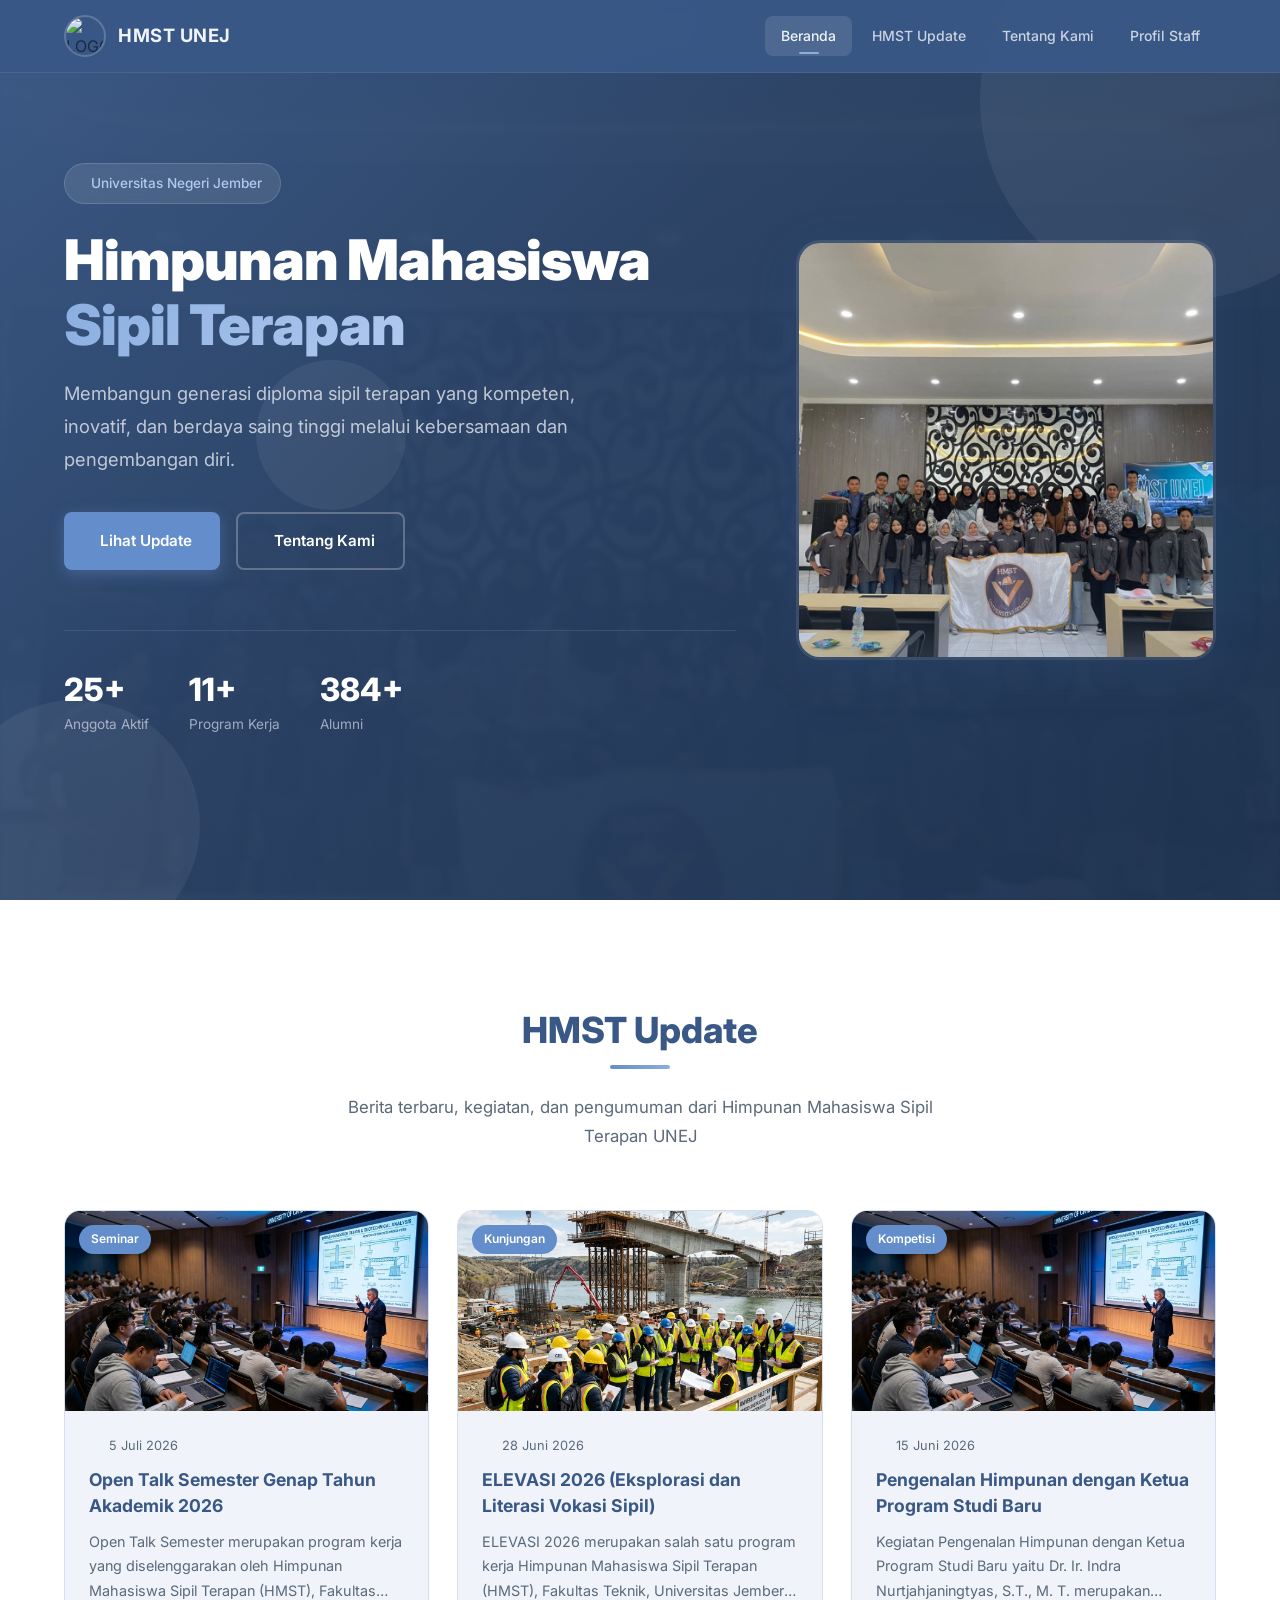
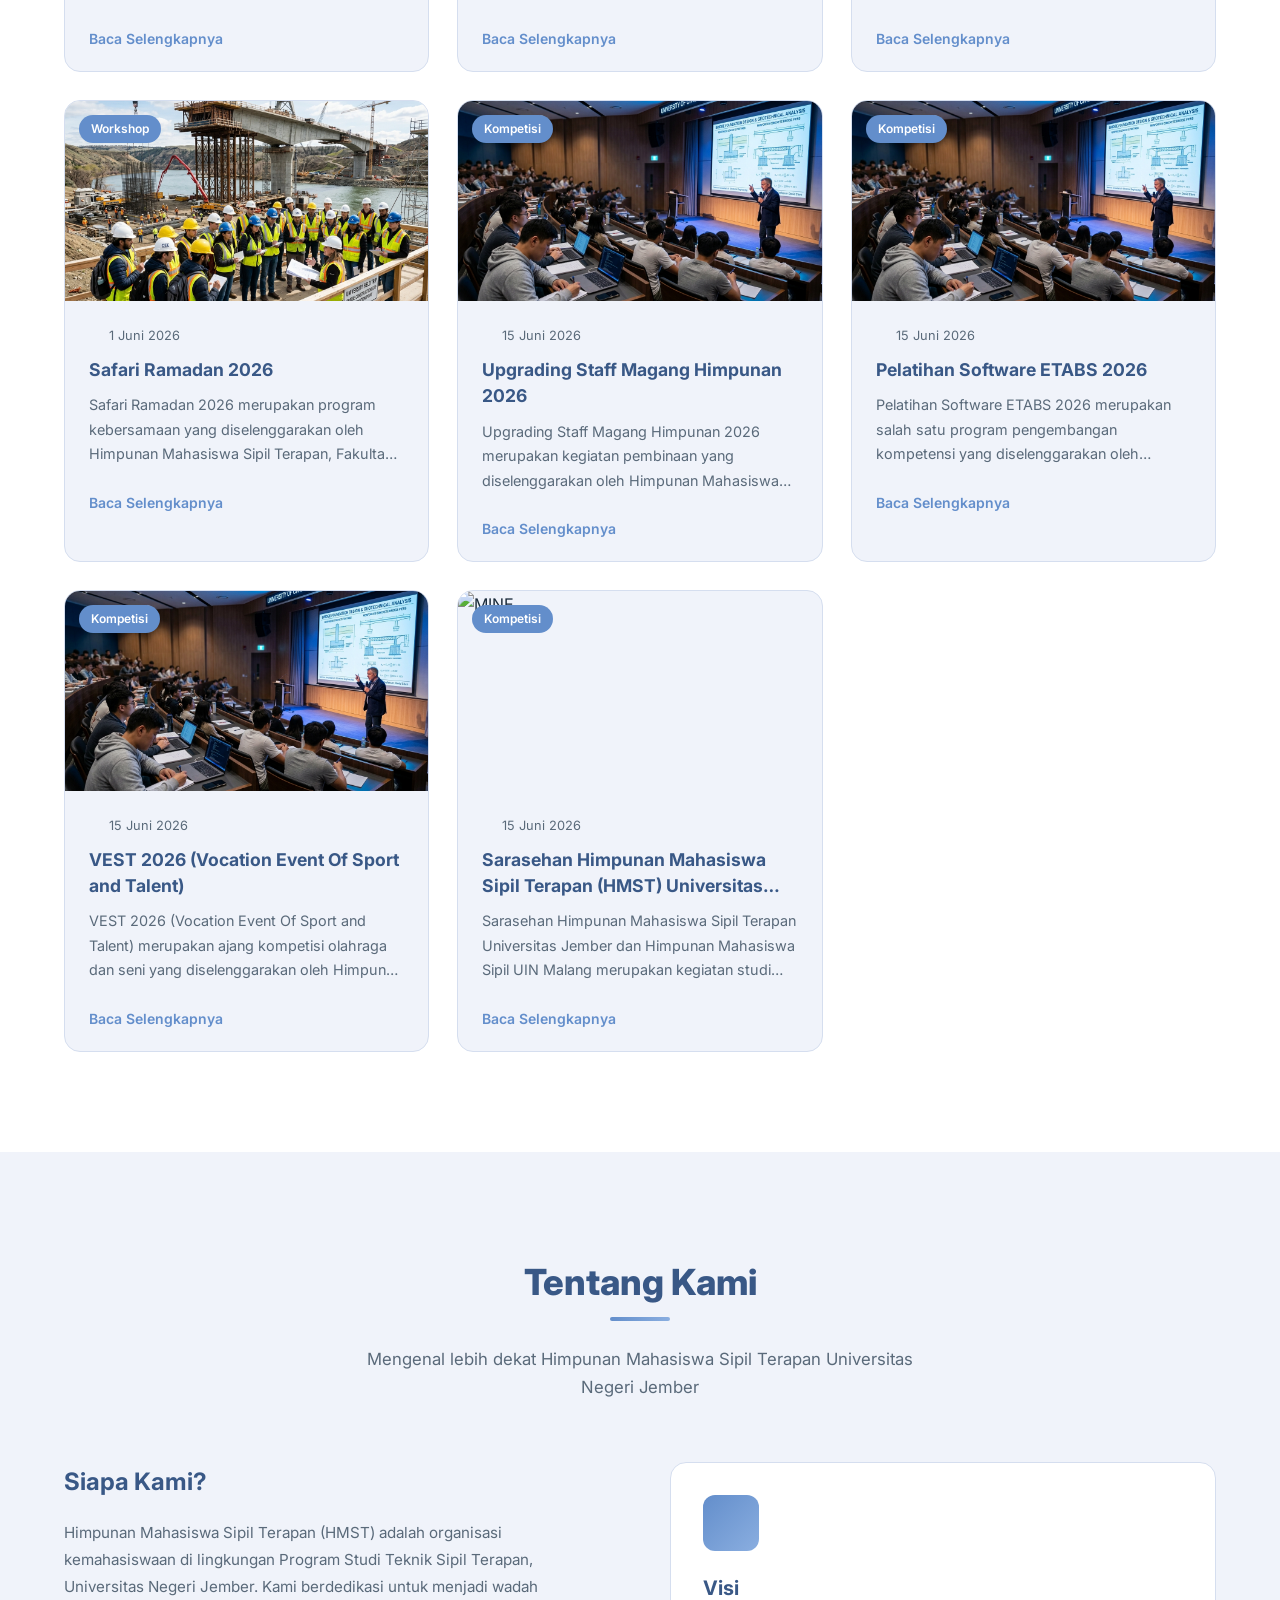
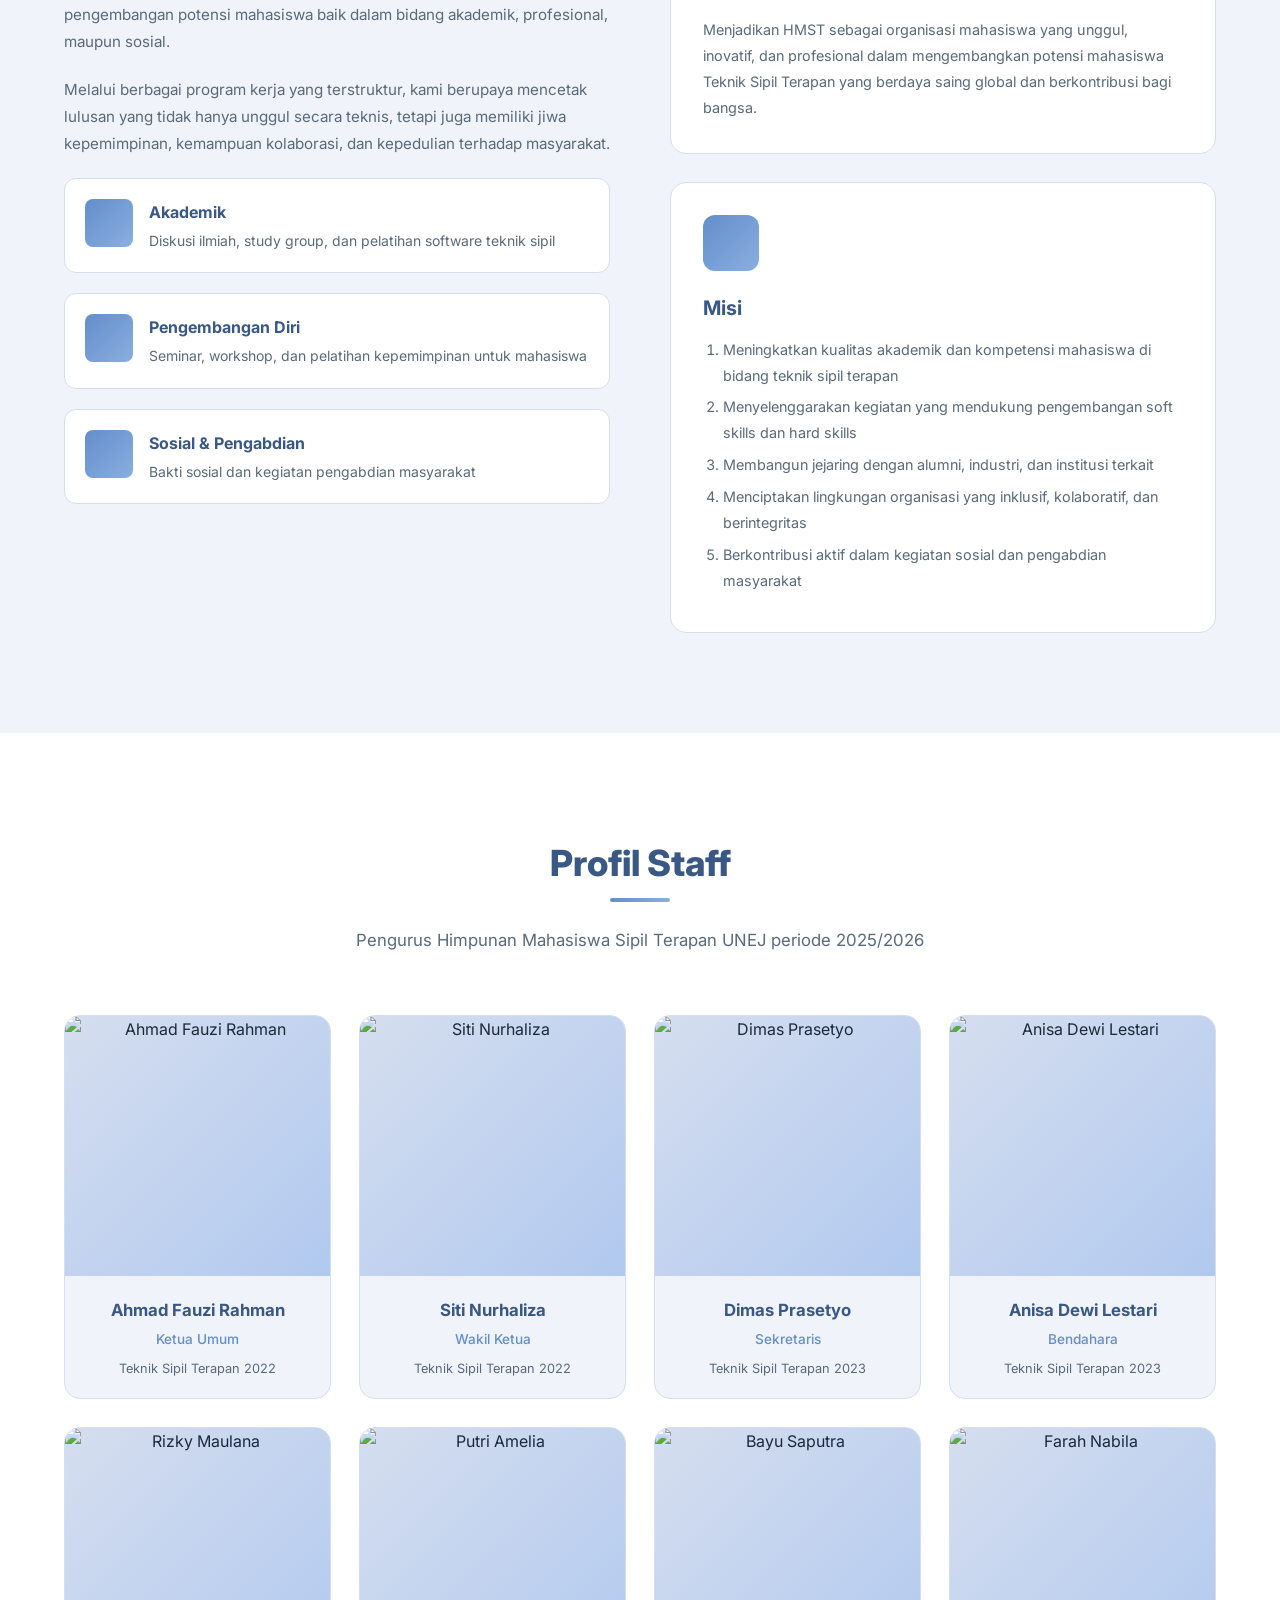
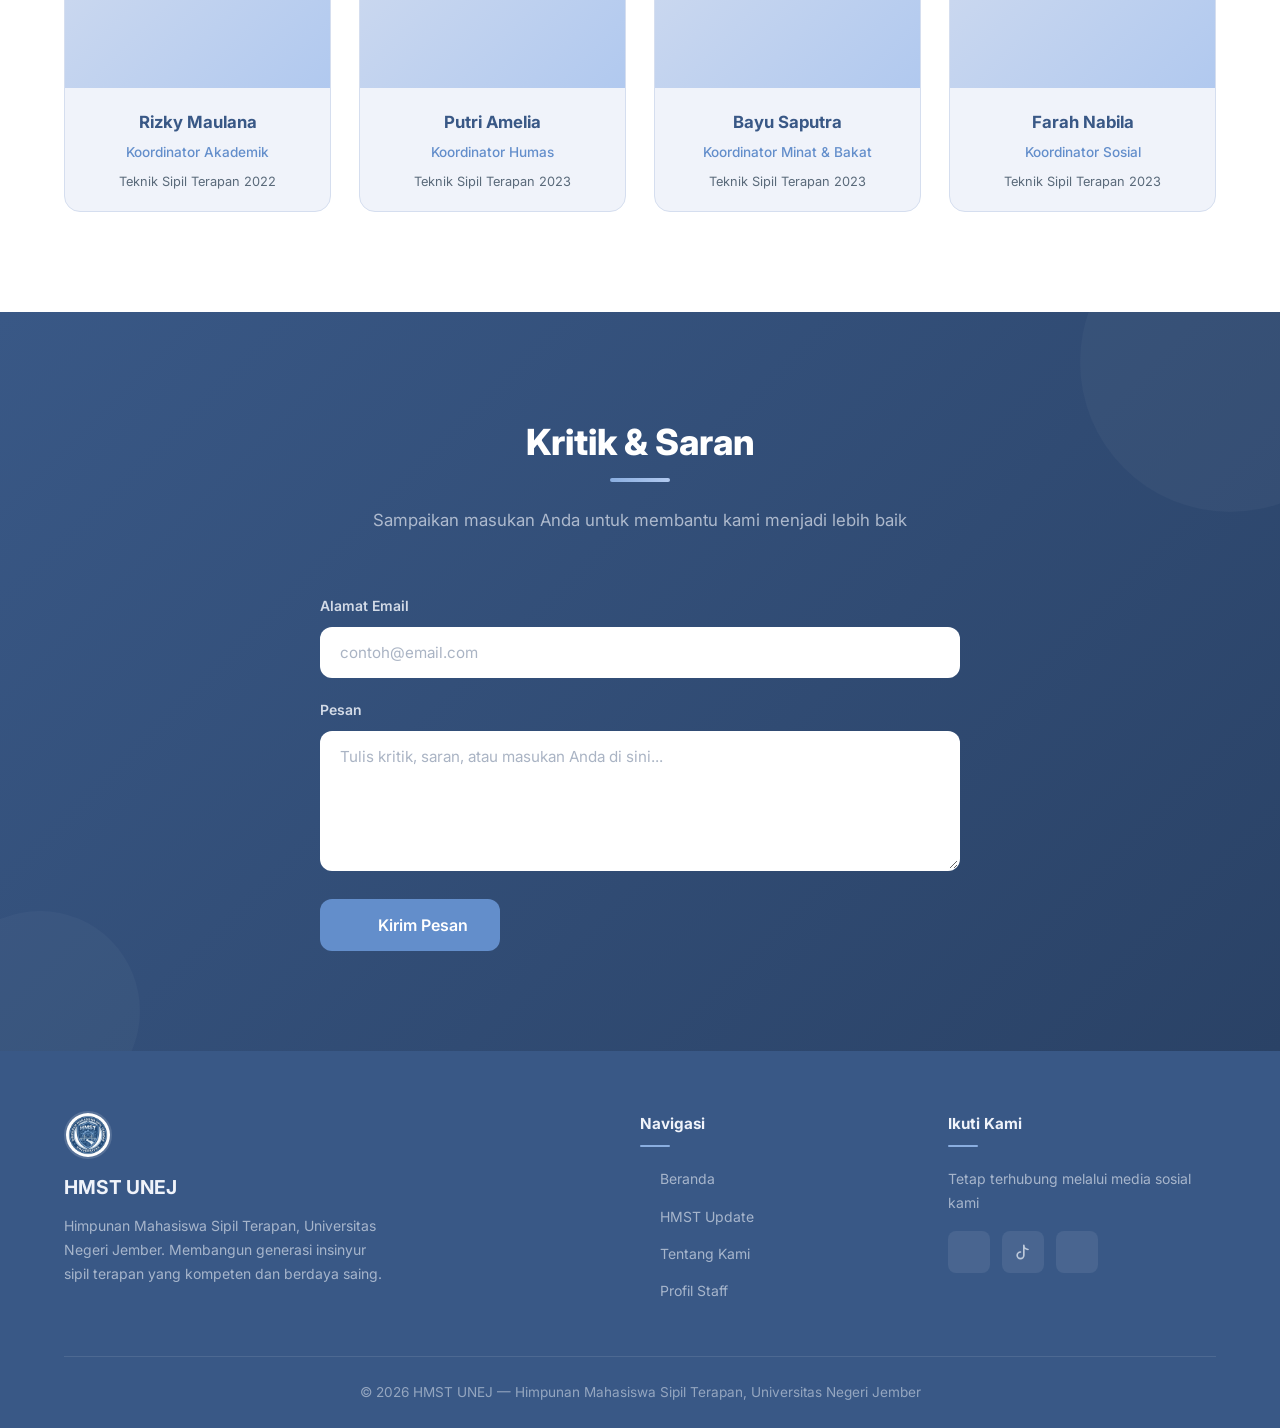
==== index.html @ e12eb019 "Add files via upload" ====
<!DOCTYPE html>
<html lang="id">
<head>
  <meta charset="UTF-8">
  <meta name="viewport" content="width=device-width, initial-scale=1.0">
  <meta name="description" content="Website resmi Himpunan Mahasiswa Sipil Terapan (HMST) Universitas Negeri Jember. Informasi kegiatan, profil pengurus, alumni, dan dosen.">
  <meta name="keywords" content="HMST, UNEJ, Teknik Sipil Terapan, Universitas Negeri Jember, Himpunan Mahasiswa">
  <title>HMST UNEJ — Himpunan Mahasiswa Sipil Terapan</title>

  <!-- Google Fonts -->
  <link rel="preconnect" href="https://fonts.googleapis.com">
  <link rel="preconnect" href="https://fonts.gstatic.com" crossorigin>
  <link href="https://fonts.googleapis.com/css2?family=Inter:wght@300;400;500;600;700;800;900&display=swap" rel="stylesheet">

  <!-- Lucide Icons (CDN) -->
  <script src="https://unpkg.com/lucide@latest"></script>

  <!-- Stylesheet -->
  <link rel="stylesheet" href="style.css">
</head>
<body>

  <!-- ============ NAVBAR ============ -->
  <nav class="navbar" id="navbar">
    <div class="container">
      <a href="#beranda" class="nav-brand">
        <img src="assets/LOGO HMST.jpeg" alt="LOGO HMST">
        <span>HMST UNEJ</span>
      </a>

      <div class="nav-links" id="navLinks">
        <a href="#beranda" class="active">Beranda</a>
        <a href="#update">HMST Update</a>
        <a href="#tentang">Tentang Kami</a>
        <a href="#staff">Profil Staff</a>
      </div>

      <div class="nav-hamburger" id="navHamburger">
        <span></span>
        <span></span>
        <span></span>
      </div>
    </div>
  </nav>

  <!-- Mobile Nav Overlay -->
  <div class="nav-overlay" id="navOverlay"></div>

  <!-- ============ HERO / BERANDA ============ -->
  <section class="hero" id="beranda">
    <div class="hero-bg">
      <img src="assets/HMST.jpg" alt="Banner Teknik Sipil Terapan">
    </div>

    <div class="hero-shapes">
      <div class="shape shape-1"></div>
      <div class="shape shape-2"></div>
      <div class="shape shape-3"></div>
    </div>

    <div class="container">
      <div class="hero-content">
        <div class="hero-badge">
          <i data-lucide="graduation-cap"></i>
          Universitas Negeri Jember
        </div>

        <h1>Himpunan Mahasiswa <span class="highlight">Sipil Terapan</span></h1>

        <p class="hero-desc">
          Membangun generasi diploma sipil terapan yang kompeten, inovatif, dan berdaya saing tinggi 
          melalui kebersamaan dan pengembangan diri.
        </p>

        <div class="hero-buttons">
          <a href="#update" class="btn btn-primary">
            <i data-lucide="newspaper"></i>
            Lihat Update
          </a>
          <a href="#tentang" class="btn btn-outline">
            <i data-lucide="info"></i>
            Tentang Kami
          </a>
        </div>

        <div class="hero-stats">
          <div class="hero-stat">
            <span class="number" data-target="33" data-suffix="+">0+</span>
            <span class="label">Anggota Aktif</span>
          </div>
          <div class="hero-stat">
            <span class="number" data-target="15" data-suffix="+">0+</span>
            <span class="label">Program Kerja</span>
          </div>
          <div class="hero-stat">
            <span class="number" data-target="500" data-suffix="+">0+</span>
            <span class="label">Alumni</span>
          </div>
        </div>
      </div>

      <div class="hero-image">
        <div class="hero-image-wrapper">
          <img src="assets/HMST.jpg" alt="Mahasiswa Teknik Sipil Terapan">
        </div>
        <!-- <div class="hero-float-card">
          <div class="icon-circle">
            <i data-lucide="award"></i>
          </div>
          <div class="card-text">
            <strong>Terakreditasi</strong>
            Program Studi Unggulan
          </div> -->
        </div>
      </div>
    </div>
  </section>

  <!-- ============ HMST UPDATE ============ -->
  <section class="updates-section section-padding" id="update">
    <div class="container">
      <div class="section-header fade-up">
        <h2>HMST Update</h2>
        <p>Berita terbaru, kegiatan, dan pengumuman dari Himpunan Mahasiswa Sipil Terapan UNEJ</p>
      </div>

      <div class="news-grid stagger-children">
        <!-- Card 1 -->
        <article class="news-card fade-up">
          <div class="news-card-img">
            <img src="assets/news-seminar.jpg" alt="Seminar Nasional">
            <span class="badge">Seminar</span>
          </div>
          <div class="news-card-body">
            <div class="news-card-date">
              <i data-lucide="calendar" style="width:14px;height:14px;"></i>
              5 Juli 2026
            </div>
            <h3>Open Talk Semester Genap Tahun Akademik 2026</h3>
            <p>Open Talk Semester merupakan program kerja yang diselenggarakan oleh Himpunan Mahasiswa Sipil Terapan (HMST), Fakultas Teknik, Universitas Jember sebagai wadah komunikasi dan diskusi antara mahasiswa dengan Program Studi Sipil Terapan. Kegiatan ini dilaksanakan secara rutin pada setiap awal pergantian semester sebagai bentuk komitmen himpunan dalam mendukung kelancaran proses akademik mahasiswa serta menjembatani penyampaian informasi yang relevan dengan perkuliahan.</p>
          </div>
          <div class="news-card-footer">
            Baca Selengkapnya <i data-lucide="arrow-right" style="width:16px;height:16px;"></i>
          </div>
        </article>

        <!-- Card 2 -->
        <article class="news-card fade-up">
          <div class="news-card-img">
            <img src="assets/news-kunjungan.jpg" alt="Kunjungan Lapangan">
            <span class="badge">Kunjungan</span>
          </div>
          <div class="news-card-body">
            <div class="news-card-date">
              <i data-lucide="calendar" style="width:14px;height:14px;"></i>
              28 Juni 2026
            </div>
            <h3>ELEVASI 2026 (Eksplorasi dan Literasi Vokasi Sipil)</h3>
            <p>ELEVASI 2026 merupakan salah satu program kerja Himpunan Mahasiswa Sipil Terapan (HMST), Fakultas Teknik, Universitas Jember yang berfokus pada kegiatan sosialisasi dan promosi Program Studi Teknologi Rekayasa Konstruksi Bangunan Gedung (TRKBG)  kepada siswa-siswi sekolah menengah. Kegiatan ini diselenggarakan pada Jumat, 13 Februari 2026 melalui kunjungan langsung ke beberapa sekolah-sekolah (SMA/SMK) di Jember sebagai upaya memperkenalkan Program Studi TRKBG kepada calon mahasiswa sekaligus meningkatkan eksistensi program studi di tengah masyarakat.</p>
          </div>
          <div class="news-card-footer">
            Baca Selengkapnya <i data-lucide="arrow-right" style="width:16px;height:16px;"></i>
          </div>
        </article>

        <!-- Card 3 -->
        <article class="news-card fade-up">
          <div class="news-card-img">
            <img src="assets/news-seminar.jpg" alt="Lomba Jembatan">
            <span class="badge">Kompetisi</span>
          </div>
          <div class="news-card-body">
            <div class="news-card-date">
              <i data-lucide="calendar" style="width:14px;height:14px;"></i>
              15 Juni 2026
            </div>
            <h3>Pengenalan Himpunan dengan Ketua Program Studi Baru</h3>
            <p>Kegiatan Pengenalan Himpunan dengan Ketua Program Studi Baru yaitu Dr. Ir. Indra Nurtjahjaningtyas, S.T., M. T. merupakan agenda silaturahmi yang diselenggarakan oleh Himpunan Mahasiswa Sipil Terapan, Fakultas Teknik, Universitas Jember sebagai bentuk penyambutan dan pengenalan kepengurusan kepada Ketua Program Studi yang baru. Kegiatan ini dilaksanakan pada Jumat, 9 Mei 2026, dengan tujuan membangun komunikasi yang baik serta memperkuat sinergi antara himpunan dan Program Studi TRKBG.</p>
          </div>
          <div class="news-card-footer">
            Baca Selengkapnya <i data-lucide="arrow-right" style="width:16px;height:16px;"></i>
          </div>
        </article>

        <!-- Card 4 -->
        <article class="news-card fade-up">
          <div class="news-card-img">
            <img src="assets/news-kunjungan.jpg" alt="Workshop AutoCAD">
            <span class="badge">Workshop</span>
          </div>
          <div class="news-card-body">
            <div class="news-card-date">
              <i data-lucide="calendar" style="width:14px;height:14px;"></i>
              1 Juni 2026
            </div>
            <h3>Safari Ramadan 2026</h3>
            <p>Safari Ramadan 2026 merupakan program kebersamaan yang diselenggarakan oleh Himpunan Mahasiswa Sipil Terapan, Fakultas Teknik, Universitas Jember pada Selasa, 10 Maret 2026. Kegiatan ini bertujuan untuk mempererat tali silaturahmi serta memperkuat rasa kekeluargaan di lingkungan Program Studi TRKBG. Acara ini dihadiri oleh Kepala Jurusan Teknik Sipil, Ketua Program Studi TRKBG, dosen beserta keluarganya, dan juga mahasiswa yang bersama-sama mengikuti rangkaian kegiatan dalam suasana penuh kehangatan dan kebersamaan.
</p>
          </div>
          <div class="news-card-footer">
            Baca Selengkapnya <i data-lucide="arrow-right" style="width:16px;height:16px;"></i>
          </div>
        </article>

         <!-- Card 5 -->
        <article class="news-card fade-up">
          <div class="news-card-img">
            <img src="assets/news-seminar.jpg" alt="Lomba Jembatan">
            <span class="badge">Kompetisi</span>
          </div>
          <div class="news-card-body">
            <div class="news-card-date">
              <i data-lucide="calendar" style="width:14px;height:14px;"></i>
              15 Juni 2026
            </div>
            <h3>Upgrading Staff Magang Himpunan 2026</h3>
            <p>Upgrading Staff Magang Himpunan 2026 merupakan kegiatan pembinaan yang diselenggarakan oleh Himpunan Mahasiswa Sipil Terapan, Fakultas Teknik, Universitas Jember pada Sabtu, 9 Mei 2026. Kegiatan ini diikuti oleh seluruh staf magang Himpunan periode 2026 sebagai langkah awal dalam meningkatkan kapasitas, pengetahuan, dan kesiapan mereka untuk berkontribusi secara aktif dalam menjalankan roda organisasi.</p>
          </div>
          <div class="news-card-footer">
            Baca Selengkapnya <i data-lucide="arrow-right" style="width:16px;height:16px;"></i>
          </div>
        </article>

        <!-- Card 6 -->
        <article class="news-card fade-up">
          <div class="news-card-img">
            <img src="assets/news-seminar.jpg" alt="Lomba Jembatan">
            <span class="badge">Kompetisi</span>
          </div>
          <div class="news-card-body">
            <div class="news-card-date">
              <i data-lucide="calendar" style="width:14px;height:14px;"></i>
              15 Juni 2026
            </div>
            <h3>Pelatihan Software ETABS 2026</h3>
            <p>Pelatihan Software ETABS 2026 merupakan salah satu program pengembangan kompetensi yang diselenggarakan oleh Himpunan Mahasiswa Sipil Terapan, Fakultas Teknik, Universitas Jember pada Sabtu, 16 Mei 2026. Kegiatan ini diikuti oleh mahasiswa angkatan 2025 dengan menghadirkan pemateri dari mahasiswa angkatan 2023 yang telah memiliki pengalaman dalam penggunaan perangkat lunak ETABS. Pelatihan ini bertujuan untuk meningkatkan pengetahuan dan keterampilan mahasiswa dalam melakukan analisis struktur bangunan menggunakan software ETABS sebagai salah satu aplikasi yang banyak digunakan di dunia konstruksi.
</p>
          </div>
          <div class="news-card-footer">
            Baca Selengkapnya <i data-lucide="arrow-right" style="width:16px;height:16px;"></i>
          </div>
        </article>

        <!-- Card 7 -->
        <article class="news-card fade-up">
          <div class="news-card-img">
            <img src="assets/news-seminar.jpg" alt="Lomba Jembatan">
            <span class="badge">Kompetisi</span>
          </div>
          <div class="news-card-body">
            <div class="news-card-date">
              <i data-lucide="calendar" style="width:14px;height:14px;"></i>
              15 Juni 2026
            </div>
            <h3>VEST 2026 (Vocation Event Of Sport and Talent)</h3>
            <p>VEST 2026 (Vocation Event Of Sport and Talent) merupakan ajang kompetisi olahraga dan seni yang diselenggarakan oleh Himpunan Mahasiswa Sipil Terapan, Fakultas Teknik, Universitas Jember. Kegiatan ini menjadi wadah untuk mempererat hubungan antarhimpunan mahasiswa di lingkungan Kampus Vokasi Universitas Jember melalui semangat sportivitas, kreativitas, dan kebersamaan. VEST 2026 diikuti oleh empat himpunan mahasiswa yang ada di Kampus Vokasi Universitas Jember dengan mempertandingkan tiga cabang perlombaan, yaitu futsal, voli, dan menyanyi. Rangkaian perlombaan dilaksanakan pada Sabtu–Minggu, 6–7 Juni 2026 dan Jumat–Sabtu, 12–13 Juni 2026.
</p>
          </div>
          <div class="news-card-footer">
            Baca Selengkapnya <i data-lucide="arrow-right" style="width:16px;height:16px;"></i>
          </div>
        </article>

         <!-- Card 8 -->
        <article class="news-card fade-up">
          <div class="news-card-img">
            <img src="assets/MINE.jpeg" alt="MINE">
            <span class="badge">Kompetisi</span>
          </div>
          <div class="news-card-body">
            <div class="news-card-date">
              <i data-lucide="calendar" style="width:14px;height:14px;"></i>
              15 Juni 2026
            </div>
            <h3>Sarasehan Himpunan Mahasiswa Sipil Terapan (HMST) Universitas Jember dan Himpunan Mahasiswa Sipil (HMS) UIN Malang</h3>
            <p>Sarasehan Himpunan Mahasiswa Sipil Terapan Universitas Jember dan Himpunan Mahasiswa Sipil UIN Malang merupakan kegiatan studi banding yang diselenggarakan oleh Himpunan Mahasiswa Sipil Terapan, Fakultas Teknik, Universitas Jember pada Selasa, 16 Juni 2026. Kegiatan ini bertujuan untuk mempererat hubungan antarlembaga kemahasiswaan sekaligus menjadi wadah berbagi pengalaman, wawasan, dan praktik terbaik dalam pengelolaan organisasi. Melalui sarasehan ini, kedua himpunan dapat saling mengenal serta membangun jejaring yang bermanfaat bagi pengembangan organisasi di masa mendatang.
</p>
          </div>
          <div class="news-card-footer">
            Baca Selengkapnya <i data-lucide="arrow-right" style="width:16px;height:16px;"></i>
          </div>
        </article>
      </div>
    </div>
  </section>

  <!-- ============ TENTANG KAMI ============ -->
  <section class="about-section section-padding" id="tentang">
    <div class="container">
      <div class="section-header fade-up">
        <h2>Tentang Kami</h2>
        <p>Mengenal lebih dekat Himpunan Mahasiswa Sipil Terapan Universitas Negeri Jember</p>
      </div>

      <div class="about-grid">
        <!-- Left: Description -->
        <div class="about-text fade-up">
          <h3>Siapa Kami?</h3>
          <p>
            Himpunan Mahasiswa Sipil Terapan (HMST) adalah organisasi kemahasiswaan di lingkungan 
            Program Studi Teknik Sipil Terapan, Universitas Negeri Jember. Kami berdedikasi untuk 
            menjadi wadah pengembangan potensi mahasiswa baik dalam bidang akademik, profesional, 
            maupun sosial.
          </p>
          <p>
            Melalui berbagai program kerja yang terstruktur, kami berupaya mencetak lulusan yang 
            tidak hanya unggul secara teknis, tetapi juga memiliki jiwa kepemimpinan, kemampuan 
            kolaborasi, dan kepedulian terhadap masyarakat.
          </p>

          <div class="about-features">
            <div class="about-feature">
              <div class="feature-icon">
                <i data-lucide="book-open"></i>
              </div>
              <div>
                <h4>Akademik</h4>
                <p>Diskusi ilmiah, study group, dan pelatihan software teknik sipil</p>
              </div>
            </div>
            <div class="about-feature">
              <div class="feature-icon">
                <i data-lucide="users"></i>
              </div>
              <div>
                <h4>Pengembangan Diri</h4>
                <p>Seminar, workshop, dan pelatihan kepemimpinan untuk mahasiswa</p>
              </div>
            </div>
            <div class="about-feature">
              <div class="feature-icon">
                <i data-lucide="heart-handshake"></i>
              </div>
              <div>
                <h4>Sosial & Pengabdian</h4>
                <p>Bakti sosial dan kegiatan pengabdian masyarakat</p>
              </div>
            </div>
          </div>
        </div>

        <!-- Right: Visi & Misi -->
        <div class="visi-misi-grid">
          <div class="vm-card fade-up" style="grid-column: 1 / -1;">
            <div class="vm-icon">
              <i data-lucide="eye"></i>
            </div>
            <h3>Visi</h3>
            <p>
              Menjadikan HMST sebagai organisasi mahasiswa yang unggul, inovatif, dan profesional 
              dalam mengembangkan potensi mahasiswa Teknik Sipil Terapan yang berdaya saing 
              global dan berkontribusi bagi bangsa.
            </p>
          </div>

          <div class="vm-card fade-up" style="grid-column: 1 / -1;">
            <div class="vm-icon">
              <i data-lucide="target"></i>
            </div>
            <h3>Misi</h3>
            <ol>
              <li>Meningkatkan kualitas akademik dan kompetensi mahasiswa di bidang teknik sipil terapan</li>
              <li>Menyelenggarakan kegiatan yang mendukung pengembangan soft skills dan hard skills</li>
              <li>Membangun jejaring dengan alumni, industri, dan institusi terkait</li>
              <li>Menciptakan lingkungan organisasi yang inklusif, kolaboratif, dan berintegritas</li>
              <li>Berkontribusi aktif dalam kegiatan sosial dan pengabdian masyarakat</li>
            </ol>
          </div>
        </div>
      </div>
    </div>
  </section>

  <!-- ============ PROFIL STAFF ============ -->
  <section class="staff-section section-padding" id="staff">
    <div class="container">
      <div class="section-header fade-up">
        <h2>Profil Staff</h2>
        <p>Pengurus Himpunan Mahasiswa Sipil Terapan UNEJ periode 2025/2026</p>
      </div>

      <div class="people-grid stagger-children">
        <!-- Ketua -->
        <div class="person-card fade-up">
          <div class="person-card-img">
            <img src="https://i.pravatar.cc/300?img=11" alt="Ahmad Fauzi Rahman">
          </div>
          <div class="person-card-body">
            <h3>Ahmad Fauzi Rahman</h3>
            <p class="role">Ketua Umum</p>
            <p class="detail">Teknik Sipil Terapan 2022</p>
          </div>
        </div>

        <!-- Wakil Ketua -->
        <div class="person-card fade-up">
          <div class="person-card-img">
            <img src="https://i.pravatar.cc/300?img=5" alt="Siti Nurhaliza">
          </div>
          <div class="person-card-body">
            <h3>Siti Nurhaliza</h3>
            <p class="role">Wakil Ketua</p>
            <p class="detail">Teknik Sipil Terapan 2022</p>
          </div>
        </div>

        <!-- Sekretaris -->
        <div class="person-card fade-up">
          <div class="person-card-img">
            <img src="https://i.pravatar.cc/300?img=13" alt="Dimas Prasetyo">
          </div>
          <div class="person-card-body">
            <h3>Dimas Prasetyo</h3>
            <p class="role">Sekretaris</p>
            <p class="detail">Teknik Sipil Terapan 2023</p>
          </div>
        </div>

        <!-- Bendahara -->
        <div class="person-card fade-up">
          <div class="person-card-img">
            <img src="https://i.pravatar.cc/300?img=9" alt="Anisa Dewi Lestari">
          </div>
          <div class="person-card-body">
            <h3>Anisa Dewi Lestari</h3>
            <p class="role">Bendahara</p>
            <p class="detail">Teknik Sipil Terapan 2023</p>
          </div>
        </div>

        <!-- Koordinator Akademik -->
        <div class="person-card fade-up">
          <div class="person-card-img">
            <img src="https://i.pravatar.cc/300?img=15" alt="Rizky Maulana">
          </div>
          <div class="person-card-body">
            <h3>Rizky Maulana</h3>
            <p class="role">Koordinator Akademik</p>
            <p class="detail">Teknik Sipil Terapan 2022</p>
          </div>
        </div>

        <!-- Humas -->
        <div class="person-card fade-up">
          <div class="person-card-img">
            <img src="https://i.pravatar.cc/300?img=10" alt="Putri Amelia">
          </div>
          <div class="person-card-body">
            <h3>Putri Amelia</h3>
            <p class="role">Koordinator Humas</p>
            <p class="detail">Teknik Sipil Terapan 2023</p>
          </div>
        </div>

        <!-- Minat Bakat -->
        <div class="person-card fade-up">
          <div class="person-card-img">
            <img src="https://i.pravatar.cc/300?img=33" alt="Bayu Saputra">
          </div>
          <div class="person-card-body">
            <h3>Bayu Saputra</h3>
            <p class="role">Koordinator Minat & Bakat</p>
            <p class="detail">Teknik Sipil Terapan 2023</p>
          </div>
        </div>

        <!-- Sosial -->
        <div class="person-card fade-up">
          <div class="person-card-img">
            <img src="https://i.pravatar.cc/300?img=20" alt="Farah Nabila">
          </div>
          <div class="person-card-body">
            <h3>Farah Nabila</h3>
            <p class="role">Koordinator Sosial</p>
            <p class="detail">Teknik Sipil Terapan 2023</p>
          </div>
        </div>
      </div>
    </div>
  </section>

  <!-- ============ KRITIK & SARAN ============ -->
  <section class="feedback-section section-padding" id="kritik-saran">
    <div class="container">
      <div class="section-header fade-up">
        <h2>Kritik & Saran</h2>
        <p>Sampaikan masukan Anda untuk membantu kami menjadi lebih baik</p>
      </div>

      <div class="feedback-form-wrapper fade-up">
        <form class="feedback-form" id="feedbackForm" novalidate>
          <div class="form-group">
            <label for="feedbackEmail">
              <i data-lucide="mail" style="width:14px;height:14px;display:inline;vertical-align:middle;"></i>
              Alamat Email
            </label>
            <input type="email" id="feedbackEmail" placeholder="contoh@email.com" required>
            <p class="error-msg">Masukkan alamat email yang valid</p>
          </div>

          <div class="form-group">
            <label for="feedbackMessage">
              <i data-lucide="message-square" style="width:14px;height:14px;display:inline;vertical-align:middle;"></i>
              Pesan
            </label>
            <textarea id="feedbackMessage" placeholder="Tulis kritik, saran, atau masukan Anda di sini..." required></textarea>
            <p class="error-msg">Pesan tidak boleh kosong</p>
          </div>

          <button type="submit" class="btn-submit">
            <i data-lucide="send" style="width:18px;height:18px;"></i>
            Kirim Pesan
          </button>
        </form>

        <div class="form-success" id="formSuccess">
          <div class="success-icon">
            <i data-lucide="check-circle"></i>
          </div>
          <h3>Terima Kasih!</h3>
          <p>Pesan Anda telah berhasil dikirim. Kami sangat menghargai masukan Anda.</p>
        </div>
      </div>
    </div>
  </section>

  <!-- ============ FOOTER ============ -->
  <footer class="footer">
    <div class="container">
      <div class="footer-grid">
        <!-- Brand -->
        <div class="footer-brand">
          <img src="assets/logo.jpg" alt="Logo HMST UNEJ">
          <h3>HMST UNEJ</h3>
          <p>Himpunan Mahasiswa Sipil Terapan, Universitas Negeri Jember. Membangun generasi insinyur sipil terapan yang kompeten dan berdaya saing.</p>
        </div>

        <!-- Quick Links -->
        <div>
          <h4>Navigasi</h4>
          <ul class="footer-links">
            <li><a href="#beranda"><i data-lucide="chevron-right" style="width:14px;height:14px;"></i> Beranda</a></li>
            <li><a href="#update"><i data-lucide="chevron-right" style="width:14px;height:14px;"></i> HMST Update</a></li>
            <li><a href="#tentang"><i data-lucide="chevron-right" style="width:14px;height:14px;"></i> Tentang Kami</a></li>
            <li><a href="#staff"><i data-lucide="chevron-right" style="width:14px;height:14px;"></i> Profil Staff</a></li>
          </ul>
        </div>

        <!-- Social Media -->
        <div>
          <h4>Ikuti Kami</h4>
          <p style="font-size:0.875rem;color:rgba(240,243,250,0.6);margin-bottom:16px;">Tetap terhubung melalui media sosial kami</p>
          <div class="footer-social">
            <a href="https://www.instagram.com/hmst.unej" target="_blank" rel="noopener noreferrer" aria-label="Instagram HMST UNEJ">
              <i data-lucide="instagram"></i>
            </a>
            <a href="https://vt.tiktok.com/ZSCoVULDy/" target="_blank" rel="noopener noreferrer" aria-label="TikTok HMST UNEJ">
              <svg xmlns="http://www.w3.org/2000/svg" width="20" height="20" viewBox="0 0 24 24" fill="none" stroke="currentColor" stroke-width="2" stroke-linecap="round" stroke-linejoin="round">
                <path d="M9 12a4 4 0 1 0 4 4V4a5 5 0 0 0 5 5"/>
              </svg>
            </a>
            <a href="https://hmstunej.taplink.site" target="_blank" rel="noopener noreferrer" aria-label="Taplink HMST UNEJ">
              <i data-lucide="link"></i>
            </a>
          </div>
        </div>
      </div>

      <div class="footer-bottom">
        <p>&copy; 2026 HMST UNEJ — Himpunan Mahasiswa Sipil Terapan, Universitas Negeri Jember</p>
      </div>
    </div>
  </footer>

  <!-- Back to Top Button -->
  <button class="back-to-top" id="backToTop" aria-label="Kembali ke atas">
    <i data-lucide="chevron-up"></i>
  </button>

  <!-- JavaScript -->
  <script src="script.js"></script>
  <script>
    // Initialize Lucide icons
    lucide.createIcons();
  </script>
</body>
</html>
---- style.css ----
/* ============================================
   HMST UNEJ Website - Stylesheet
   ============================================ */

/* ---------- Google Font ---------- */
@import url('https://fonts.googleapis.com/css2?family=Inter:wght@300;400;500;600;700;800;900&display=swap');

/* ---------- CSS Variables ---------- */
:root {
  --color-1: #F0F3FA;
  --color-2: #D5DEEF;
  --color-3: #B1C9EF;
  --color-4: #8AAEE0;
  --color-5: #638ECB;
  --color-6: #395886;

  --white: #ffffff;
  --text-dark: #1a2a3a;
  --text-muted: #5a6a7a;
  --shadow-sm: 0 2px 8px rgba(57, 88, 134, 0.08);
  --shadow-md: 0 4px 20px rgba(57, 88, 134, 0.12);
  --shadow-lg: 0 8px 40px rgba(57, 88, 134, 0.16);
  --shadow-xl: 0 12px 48px rgba(57, 88, 134, 0.20);
  --radius-sm: 8px;
  --radius-md: 12px;
  --radius-lg: 16px;
  --radius-xl: 24px;
  --transition: 0.3s cubic-bezier(0.4, 0, 0.2, 1);
}

/* ---------- Reset & Base ---------- */
*,
*::before,
*::after {
  margin: 0;
  padding: 0;
  box-sizing: border-box;
}

html {
  scroll-behavior: smooth;
  scroll-padding-top: 80px;
}

body {
  font-family: 'Inter', sans-serif;
  background-color: var(--color-1);
  color: var(--text-dark);
  line-height: 1.7;
  overflow-x: hidden;
  -webkit-font-smoothing: antialiased;
  -moz-osx-font-smoothing: grayscale;
}

img {
  max-width: 100%;
  height: auto;
  display: block;
}

a {
  text-decoration: none;
  color: inherit;
}

ul {
  list-style: none;
}

/* ---------- Utility ---------- */
.container {
  max-width: 1200px;
  margin: 0 auto;
  padding: 0 24px;
}

.section-padding {
  padding: 100px 0;
}

.section-header {
  text-align: center;
  margin-bottom: 60px;
}

.section-header h2 {
  font-size: 2.25rem;
  font-weight: 800;
  color: var(--color-6);
  margin-bottom: 12px;
  position: relative;
  display: inline-block;
}

.section-header h2::after {
  content: '';
  position: absolute;
  bottom: -8px;
  left: 50%;
  transform: translateX(-50%);
  width: 60px;
  height: 4px;
  border-radius: 2px;
  background: linear-gradient(90deg, var(--color-5), var(--color-4));
}

.section-header p {
  color: var(--text-muted);
  font-size: 1.05rem;
  max-width: 600px;
  margin: 20px auto 0;
}

/* ---------- Scroll Animations ---------- */
.fade-up {
  opacity: 0;
  transform: translateY(40px);
  transition: opacity 0.7s var(--transition), transform 0.7s var(--transition);
}

.fade-up.visible {
  opacity: 1;
  transform: translateY(0);
}

/* stagger children */
.stagger-children .fade-up:nth-child(1) { transition-delay: 0.05s; }
.stagger-children .fade-up:nth-child(2) { transition-delay: 0.1s; }
.stagger-children .fade-up:nth-child(3) { transition-delay: 0.15s; }
.stagger-children .fade-up:nth-child(4) { transition-delay: 0.2s; }
.stagger-children .fade-up:nth-child(5) { transition-delay: 0.25s; }
.stagger-children .fade-up:nth-child(6) { transition-delay: 0.3s; }

/* ============================================
   NAVBAR
   ============================================ */
.navbar {
  position: fixed;
  top: 0;
  left: 0;
  right: 0;
  z-index: 1000;
  background: rgba(57, 88, 134, 0.95);
  backdrop-filter: blur(12px);
  -webkit-backdrop-filter: blur(12px);
  border-bottom: 1px solid rgba(255, 255, 255, 0.08);
  transition: var(--transition);
}

.navbar.scrolled {
  background: rgba(57, 88, 134, 0.98);
  box-shadow: 0 4px 30px rgba(0, 0, 0, 0.15);
}

.navbar .container {
  display: flex;
  align-items: center;
  justify-content: space-between;
  height: 72px;
}

.nav-brand {
  display: flex;
  align-items: center;
  gap: 12px;
}

.nav-brand img {
  width: 42px;
  height: 42px;
  border-radius: 50%;
  object-fit: cover;
  border: 2px solid rgba(255, 255, 255, 0.2);
}

.nav-brand span {
  font-size: 1.15rem;
  font-weight: 700;
  color: var(--color-1);
  letter-spacing: 0.5px;
}

.nav-links {
  display: flex;
  align-items: center;
  gap: 4px;
}

.nav-links a {
  color: rgba(240, 243, 250, 0.8);
  font-size: 0.875rem;
  font-weight: 500;
  padding: 8px 16px;
  border-radius: var(--radius-sm);
  transition: var(--transition);
  position: relative;
}

.nav-links a:hover,
.nav-links a.active {
  color: var(--color-1);
  background: rgba(255, 255, 255, 0.1);
}

.nav-links a::after {
  content: '';
  position: absolute;
  bottom: 2px;
  left: 50%;
  transform: translateX(-50%) scaleX(0);
  width: 20px;
  height: 2px;
  background: var(--color-4);
  border-radius: 1px;
  transition: transform var(--transition);
}

.nav-links a:hover::after,
.nav-links a.active::after {
  transform: translateX(-50%) scaleX(1);
}

/* Hamburger */
.nav-hamburger {
  display: none;
  flex-direction: column;
  gap: 5px;
  cursor: pointer;
  padding: 8px;
  z-index: 1001;
}

.nav-hamburger span {
  display: block;
  width: 24px;
  height: 2.5px;
  background: var(--color-1);
  border-radius: 2px;
  transition: var(--transition);
}

.nav-hamburger.active span:nth-child(1) {
  transform: rotate(45deg) translate(5px, 5px);
}

.nav-hamburger.active span:nth-child(2) {
  opacity: 0;
}

.nav-hamburger.active span:nth-child(3) {
  transform: rotate(-45deg) translate(6px, -6px);
}

/* ============================================
   HERO SECTION
   ============================================ */
.hero {
  position: relative;
  min-height: 100vh;
  display: flex;
  align-items: center;
  overflow: hidden;
  background: linear-gradient(135deg, var(--color-6) 0%, #2a4266 50%, #1e3350 100%);
}

.hero-bg {
  position: absolute;
  inset: 0;
  z-index: 0;
}

.hero-bg img {
  width: 100%;
  height: 100%;
  object-fit: cover;
  opacity: 0.2;
  filter: blur(2px);
}

.hero-bg::after {
  content: '';
  position: absolute;
  inset: 0;
  background: linear-gradient(
    135deg,
    rgba(57, 88, 134, 0.92) 0%,
    rgba(42, 66, 102, 0.85) 40%,
    rgba(30, 51, 80, 0.88) 100%
  );
}

/* Floating shapes */
.hero-shapes {
  position: absolute;
  inset: 0;
  z-index: 1;
  overflow: hidden;
  pointer-events: none;
}

.hero-shapes .shape {
  position: absolute;
  border-radius: 50%;
  opacity: 0.06;
  background: var(--white);
}

.hero-shapes .shape-1 {
  width: 400px;
  height: 400px;
  top: -100px;
  right: -100px;
  animation: float 8s ease-in-out infinite;
}

.hero-shapes .shape-2 {
  width: 250px;
  height: 250px;
  bottom: -50px;
  left: -50px;
  animation: float 10s ease-in-out infinite reverse;
}

.hero-shapes .shape-3 {
  width: 150px;
  height: 150px;
  top: 40%;
  left: 20%;
  animation: float 6s ease-in-out infinite 1s;
}

@keyframes float {
  0%, 100% { transform: translateY(0) rotate(0deg); }
  50% { transform: translateY(-20px) rotate(5deg); }
}

.hero-content {
  position: relative;
  z-index: 2;
  max-width: 680px;
}

.hero-badge {
  display: inline-flex;
  align-items: center;
  gap: 8px;
  background: rgba(255, 255, 255, 0.1);
  border: 1px solid rgba(255, 255, 255, 0.15);
  padding: 8px 18px;
  border-radius: 50px;
  color: var(--color-3);
  font-size: 0.85rem;
  font-weight: 500;
  margin-bottom: 24px;
  backdrop-filter: blur(8px);
}

.hero-badge i {
  font-size: 0.75rem;
}

.hero h1 {
  font-size: 3.5rem;
  font-weight: 900;
  color: var(--white);
  line-height: 1.15;
  margin-bottom: 20px;
  letter-spacing: -1px;
}

.hero h1 .highlight {
  background: linear-gradient(135deg, var(--color-4), var(--color-3));
  -webkit-background-clip: text;
  -webkit-text-fill-color: transparent;
  background-clip: text;
}

.hero-desc {
  font-size: 1.15rem;
  color: rgba(240, 243, 250, 0.75);
  line-height: 1.8;
  margin-bottom: 36px;
  max-width: 520px;
}

.hero-buttons {
  display: flex;
  gap: 16px;
  flex-wrap: wrap;
}

.btn {
  display: inline-flex;
  align-items: center;
  gap: 8px;
  padding: 14px 28px;
  font-size: 0.95rem;
  font-weight: 600;
  border-radius: var(--radius-sm);
  cursor: pointer;
  border: none;
  transition: var(--transition);
  font-family: 'Inter', sans-serif;
}

.btn-primary {
  background: var(--color-5);
  color: var(--white);
  box-shadow: 0 4px 15px rgba(99, 142, 203, 0.4);
}

.btn-primary:hover {
  background: var(--color-4);
  transform: translateY(-2px);
  box-shadow: 0 6px 20px rgba(99, 142, 203, 0.5);
}

.btn-outline {
  background: transparent;
  color: var(--white);
  border: 2px solid rgba(255, 255, 255, 0.25);
}

.btn-outline:hover {
  background: rgba(255, 255, 255, 0.1);
  border-color: rgba(255, 255, 255, 0.4);
  transform: translateY(-2px);
}

.hero-stats {
  display: flex;
  gap: 40px;
  margin-top: 60px;
  padding-top: 40px;
  border-top: 1px solid rgba(255, 255, 255, 0.1);
}

.hero-stat {
  text-align: left;
}

.hero-stat .number {
  font-size: 2rem;
  font-weight: 800;
  color: var(--white);
  display: block;
  line-height: 1.2;
}

.hero-stat .label {
  font-size: 0.85rem;
  color: rgba(240, 243, 250, 0.6);
  font-weight: 400;
}

/* Hero illustration (right side) */
.hero .container {
  display: flex;
  align-items: center;
  justify-content: space-between;
  gap: 60px;
}

.hero-image {
  position: relative;
  z-index: 2;
  flex-shrink: 0;
}

.hero-image-wrapper {
  width: 420px;
  height: 420px;
  border-radius: var(--radius-xl);
  overflow: hidden;
  border: 3px solid rgba(255, 255, 255, 0.1);
  box-shadow: var(--shadow-xl);
  position: relative;
}

.hero-image-wrapper img {
  width: 100%;
  height: 100%;
  object-fit: cover;
}

.hero-image-wrapper::before {
  content: '';
  position: absolute;
  inset: 0;
  background: linear-gradient(to bottom, transparent 60%, rgba(57, 88, 134, 0.3));
  z-index: 1;
}

/* Floating card on hero image */
.hero-float-card {
  position: absolute;
  bottom: -20px;
  left: -30px;
  background: var(--white);
  padding: 16px 24px;
  border-radius: var(--radius-md);
  box-shadow: var(--shadow-lg);
  display: flex;
  align-items: center;
  gap: 12px;
  z-index: 3;
  animation: float 4s ease-in-out infinite;
}

.hero-float-card .icon-circle {
  width: 44px;
  height: 44px;
  border-radius: 50%;
  background: linear-gradient(135deg, var(--color-5), var(--color-4));
  display: flex;
  align-items: center;
  justify-content: center;
  color: var(--white);
  font-size: 1.1rem;
}

.hero-float-card .card-text {
  font-size: 0.85rem;
  color: var(--text-muted);
}

.hero-float-card .card-text strong {
  display: block;
  color: var(--color-6);
  font-size: 1rem;
}

/* ============================================
   HMST UPDATE / NEWS SECTION
   ============================================ */
.updates-section {
  background: var(--white);
}

.news-grid {
  display: grid;
  grid-template-columns: repeat(auto-fill, minmax(320px, 1fr));
  gap: 28px;
}

.news-card {
  background: var(--color-1);
  border-radius: var(--radius-lg);
  overflow: hidden;
  border: 1px solid var(--color-2);
  transition: var(--transition);
  cursor: pointer;
}

.news-card:hover {
  transform: translateY(-6px);
  box-shadow: var(--shadow-lg);
  border-color: var(--color-3);
}

.news-card-img {
  width: 100%;
  height: 200px;
  overflow: hidden;
  position: relative;
}

.news-card-img img {
  width: 100%;
  height: 100%;
  object-fit: cover;
  transition: transform 0.5s ease;
}

.news-card:hover .news-card-img img {
  transform: scale(1.05);
}

.news-card-img .badge {
  position: absolute;
  top: 14px;
  left: 14px;
  background: var(--color-5);
  color: var(--white);
  padding: 4px 12px;
  border-radius: 50px;
  font-size: 0.75rem;
  font-weight: 600;
}

.news-card-body {
  padding: 24px;
}

.news-card-date {
  display: flex;
  align-items: center;
  gap: 6px;
  font-size: 0.8rem;
  color: var(--text-muted);
  margin-bottom: 10px;
}

.news-card-body h3 {
  font-size: 1.1rem;
  font-weight: 700;
  color: var(--color-6);
  margin-bottom: 10px;
  line-height: 1.5;
  display: -webkit-box;
  -webkit-line-clamp: 2;
  -webkit-box-orient: vertical;
  overflow: hidden;
}

.news-card-body p {
  font-size: 0.9rem;
  color: var(--text-muted);
  line-height: 1.7;
  display: -webkit-box;
  -webkit-line-clamp: 3;
  -webkit-box-orient: vertical;
  overflow: hidden;
}

.news-card-footer {
  padding: 0 24px 20px;
  display: flex;
  align-items: center;
  gap: 8px;
  color: var(--color-5);
  font-size: 0.875rem;
  font-weight: 600;
  transition: var(--transition);
}

.news-card:hover .news-card-footer {
  color: var(--color-6);
  gap: 12px;
}

/* ============================================
   TENTANG KAMI
   ============================================ */
.about-section {
  background: var(--color-1);
}

.about-grid {
  display: grid;
  grid-template-columns: 1fr 1fr;
  gap: 60px;
  align-items: start;
}

.about-text h3 {
  font-size: 1.5rem;
  font-weight: 700;
  color: var(--color-6);
  margin-bottom: 16px;
}

.about-text p {
  color: var(--text-muted);
  margin-bottom: 20px;
  font-size: 0.95rem;
  line-height: 1.8;
}

.about-features {
  display: flex;
  flex-direction: column;
  gap: 20px;
}

.about-feature {
  display: flex;
  gap: 16px;
  padding: 20px;
  background: var(--white);
  border-radius: var(--radius-md);
  border: 1px solid var(--color-2);
  transition: var(--transition);
}

.about-feature:hover {
  border-color: var(--color-4);
  box-shadow: var(--shadow-sm);
  transform: translateX(4px);
}

.about-feature .feature-icon {
  width: 48px;
  height: 48px;
  flex-shrink: 0;
  border-radius: var(--radius-sm);
  background: linear-gradient(135deg, var(--color-5), var(--color-4));
  display: flex;
  align-items: center;
  justify-content: center;
  color: var(--white);
  font-size: 1.2rem;
}

.about-feature h4 {
  font-size: 1rem;
  font-weight: 700;
  color: var(--color-6);
  margin-bottom: 4px;
}

.about-feature p {
  font-size: 0.875rem;
  color: var(--text-muted);
  margin: 0;
  line-height: 1.6;
}

/* Visi Misi Cards */
.visi-misi-grid {
  display: grid;
  grid-template-columns: 1fr 1fr;
  gap: 28px;
}

.vm-card {
  padding: 32px;
  border-radius: var(--radius-lg);
  background: var(--white);
  border: 1px solid var(--color-2);
  transition: var(--transition);
}

.vm-card:hover {
  border-color: var(--color-4);
  box-shadow: var(--shadow-md);
  transform: translateY(-4px);
}

.vm-card .vm-icon {
  width: 56px;
  height: 56px;
  border-radius: var(--radius-md);
  background: linear-gradient(135deg, var(--color-5), var(--color-4));
  display: flex;
  align-items: center;
  justify-content: center;
  color: var(--white);
  font-size: 1.4rem;
  margin-bottom: 20px;
}

.vm-card h3 {
  font-size: 1.25rem;
  font-weight: 700;
  color: var(--color-6);
  margin-bottom: 12px;
}

.vm-card p,
.vm-card li {
  font-size: 0.9rem;
  color: var(--text-muted);
  line-height: 1.8;
}

.vm-card ol {
  list-style: decimal;
  padding-left: 20px;
}

.vm-card ol li {
  margin-bottom: 6px;
}

/* ============================================
   PROFIL STAFF
   ============================================ */
.staff-section {
  background: var(--white);
}

.people-grid {
  display: grid;
  grid-template-columns: repeat(auto-fill, minmax(240px, 1fr));
  gap: 28px;
}

.person-card {
  background: var(--color-1);
  border-radius: var(--radius-lg);
  overflow: hidden;
  border: 1px solid var(--color-2);
  text-align: center;
  transition: var(--transition);
}

.person-card:hover {
  transform: translateY(-6px);
  box-shadow: var(--shadow-lg);
  border-color: var(--color-3);
}

.person-card-img {
  width: 100%;
  height: 260px;
  overflow: hidden;
  position: relative;
  background: linear-gradient(135deg, var(--color-2), var(--color-3));
}

.person-card-img img {
  width: 100%;
  height: 100%;
  object-fit: cover;
  transition: transform 0.5s ease;
}

.person-card:hover .person-card-img img {
  transform: scale(1.05);
}

/* Avatar placeholder when no image */
.person-card-img .avatar-placeholder {
  width: 100%;
  height: 100%;
  display: flex;
  align-items: center;
  justify-content: center;
  background: linear-gradient(135deg, var(--color-3), var(--color-4));
}

.person-card-img .avatar-placeholder i {
  font-size: 4rem;
  color: var(--white);
  opacity: 0.7;
}

.person-card-body {
  padding: 20px;
}

.person-card-body h3 {
  font-size: 1.05rem;
  font-weight: 700;
  color: var(--color-6);
  margin-bottom: 4px;
}

.person-card-body .role {
  font-size: 0.85rem;
  color: var(--color-5);
  font-weight: 500;
  margin-bottom: 8px;
}

.person-card-body .detail {
  font-size: 0.8rem;
  color: var(--text-muted);
  line-height: 1.5;
}

/* ============================================
   ALUMNI SECTION
   ============================================ */
.alumni-section {
  background: var(--color-1);
}

.alumni-grid {
  display: grid;
  grid-template-columns: repeat(auto-fill, minmax(350px, 1fr));
  gap: 28px;
}

.alumni-card {
  background: var(--white);
  border-radius: var(--radius-lg);
  padding: 28px;
  border: 1px solid var(--color-2);
  transition: var(--transition);
  display: flex;
  gap: 20px;
  align-items: flex-start;
}

.alumni-card:hover {
  transform: translateY(-4px);
  box-shadow: var(--shadow-md);
  border-color: var(--color-3);
}

.alumni-avatar {
  width: 64px;
  height: 64px;
  flex-shrink: 0;
  border-radius: 50%;
  background: linear-gradient(135deg, var(--color-4), var(--color-5));
  display: flex;
  align-items: center;
  justify-content: center;
  color: var(--white);
  font-size: 1.5rem;
  font-weight: 700;
}

.alumni-info h3 {
  font-size: 1.05rem;
  font-weight: 700;
  color: var(--color-6);
  margin-bottom: 2px;
}

.alumni-info .batch {
  font-size: 0.8rem;
  color: var(--color-5);
  font-weight: 500;
  margin-bottom: 6px;
}

.alumni-info .profession {
  display: flex;
  align-items: center;
  gap: 6px;
  font-size: 0.85rem;
  color: var(--text-muted);
  margin-bottom: 10px;
}

.alumni-info .testimonial {
  font-size: 0.875rem;
  color: var(--text-muted);
  line-height: 1.7;
  font-style: italic;
  position: relative;
  padding-left: 16px;
  border-left: 3px solid var(--color-3);
}

/* ============================================
   DOSEN SECTION
   ============================================ */
.dosen-section {
  background: var(--white);
}

.dosen-card .person-card-body .specialization {
  display: flex;
  flex-wrap: wrap;
  gap: 6px;
  margin-top: 10px;
  justify-content: center;
}

.specialization .tag {
  padding: 4px 10px;
  background: var(--color-2);
  color: var(--color-6);
  font-size: 0.72rem;
  font-weight: 500;
  border-radius: 50px;
  transition: var(--transition);
}

.person-card:hover .tag {
  background: var(--color-3);
}

/* ============================================
   KRITIK & SARAN (FEEDBACK)
   ============================================ */
.feedback-section {
  background: linear-gradient(135deg, var(--color-6), #2a4266);
  position: relative;
  overflow: hidden;
}

.feedback-section::before {
  content: '';
  position: absolute;
  width: 300px;
  height: 300px;
  border-radius: 50%;
  background: rgba(255, 255, 255, 0.03);
  top: -100px;
  right: -100px;
}

.feedback-section::after {
  content: '';
  position: absolute;
  width: 200px;
  height: 200px;
  border-radius: 50%;
  background: rgba(255, 255, 255, 0.03);
  bottom: -60px;
  left: -60px;
}

.feedback-section .section-header h2 {
  color: var(--white);
}

.feedback-section .section-header h2::after {
  background: linear-gradient(90deg, var(--color-4), var(--color-3));
}

.feedback-section .section-header p {
  color: rgba(240, 243, 250, 0.65);
}

.feedback-form-wrapper {
  max-width: 640px;
  margin: 0 auto;
  position: relative;
  z-index: 1;
}

.feedback-form {
  display: flex;
  flex-direction: column;
  gap: 20px;
}

.form-group {
  position: relative;
}

.form-group label {
  display: block;
  font-size: 0.875rem;
  font-weight: 600;
  color: rgba(240, 243, 250, 0.85);
  margin-bottom: 8px;
}

.form-group input,
.form-group textarea {
  width: 100%;
  padding: 14px 18px;
  font-size: 0.95rem;
  font-family: 'Inter', sans-serif;
  color: var(--text-dark);
  background: var(--white);
  border: 2px solid transparent;
  border-radius: var(--radius-md);
  transition: var(--transition);
  outline: none;
}

.form-group input:focus,
.form-group textarea:focus {
  border-color: var(--color-4);
  box-shadow: 0 0 0 4px rgba(138, 174, 224, 0.2);
}

.form-group input::placeholder,
.form-group textarea::placeholder {
  color: #aab4c4;
}

.form-group textarea {
  min-height: 140px;
  resize: vertical;
}

.form-group .error-msg {
  font-size: 0.8rem;
  color: #ff6b6b;
  margin-top: 6px;
  display: none;
}

.form-group.error input,
.form-group.error textarea {
  border-color: #ff6b6b;
}

.form-group.error .error-msg {
  display: block;
}

.btn-submit {
  background: var(--color-5);
  color: var(--white);
  padding: 16px 32px;
  font-size: 1rem;
  font-weight: 600;
  border: none;
  border-radius: var(--radius-md);
  cursor: pointer;
  transition: var(--transition);
  font-family: 'Inter', sans-serif;
  display: inline-flex;
  align-items: center;
  justify-content: center;
  gap: 8px;
  align-self: flex-start;
}

.btn-submit:hover {
  background: var(--color-6);
  transform: translateY(-2px);
  box-shadow: 0 6px 20px rgba(0, 0, 0, 0.2);
}

.form-success {
  display: none;
  text-align: center;
  padding: 40px;
}

.form-success.show {
  display: block;
}

.form-success .success-icon {
  width: 64px;
  height: 64px;
  border-radius: 50%;
  background: rgba(255, 255, 255, 0.1);
  display: inline-flex;
  align-items: center;
  justify-content: center;
  font-size: 2rem;
  color: #4ecdc4;
  margin-bottom: 16px;
}

.form-success h3 {
  color: var(--white);
  font-size: 1.25rem;
  margin-bottom: 8px;
}

.form-success p {
  color: rgba(240, 243, 250, 0.7);
  font-size: 0.95rem;
}

/* ============================================
   FOOTER
   ============================================ */
.footer {
  background: var(--color-6);
  color: var(--color-1);
  padding: 60px 0 0;
}

.footer-grid {
  display: grid;
  grid-template-columns: 2fr 1fr 1fr;
  gap: 40px;
  padding-bottom: 40px;
  border-bottom: 1px solid rgba(255, 255, 255, 0.1);
}

.footer-brand img {
  width: 48px;
  height: 48px;
  border-radius: 50%;
  margin-bottom: 12px;
  border: 2px solid rgba(255, 255, 255, 0.15);
}

.footer-brand h3 {
  font-size: 1.2rem;
  font-weight: 700;
  margin-bottom: 10px;
}

.footer-brand p {
  font-size: 0.875rem;
  color: rgba(240, 243, 250, 0.6);
  line-height: 1.7;
  max-width: 320px;
}

.footer h4 {
  font-size: 0.95rem;
  font-weight: 700;
  margin-bottom: 20px;
  position: relative;
  padding-bottom: 10px;
}

.footer h4::after {
  content: '';
  position: absolute;
  bottom: 0;
  left: 0;
  width: 30px;
  height: 2px;
  background: var(--color-4);
  border-radius: 1px;
}

.footer-links li {
  margin-bottom: 10px;
}

.footer-links a {
  font-size: 0.875rem;
  color: rgba(240, 243, 250, 0.6);
  transition: var(--transition);
  display: inline-flex;
  align-items: center;
  gap: 6px;
}

.footer-links a:hover {
  color: var(--color-3);
  transform: translateX(4px);
}

.footer-social {
  display: flex;
  gap: 12px;
  margin-top: 8px;
}

.footer-social a {
  width: 42px;
  height: 42px;
  border-radius: var(--radius-sm);
  background: rgba(255, 255, 255, 0.08);
  display: flex;
  align-items: center;
  justify-content: center;
  color: rgba(240, 243, 250, 0.7);
  font-size: 1.1rem;
  transition: var(--transition);
}

.footer-social a:hover {
  background: var(--color-5);
  color: var(--white);
  transform: translateY(-3px);
}

.footer-bottom {
  text-align: center;
  padding: 24px 0;
  font-size: 0.85rem;
  color: rgba(240, 243, 250, 0.5);
}

/* ============================================
   BACK TO TOP
   ============================================ */
.back-to-top {
  position: fixed;
  bottom: 30px;
  right: 30px;
  width: 48px;
  height: 48px;
  border-radius: 50%;
  background: var(--color-5);
  color: var(--white);
  font-size: 1.1rem;
  border: none;
  cursor: pointer;
  box-shadow: var(--shadow-md);
  display: flex;
  align-items: center;
  justify-content: center;
  opacity: 0;
  visibility: hidden;
  transform: translateY(20px);
  transition: var(--transition);
  z-index: 999;
}

.back-to-top.visible {
  opacity: 1;
  visibility: visible;
  transform: translateY(0);
}

.back-to-top:hover {
  background: var(--color-6);
  transform: translateY(-3px);
}

/* ============================================
   RESPONSIVE
   ============================================ */
@media (max-width: 1024px) {
  .hero h1 {
    font-size: 2.75rem;
  }

  .hero-image-wrapper {
    width: 340px;
    height: 340px;
  }

  .about-grid {
    grid-template-columns: 1fr;
    gap: 40px;
  }

  .footer-grid {
    grid-template-columns: 1fr 1fr;
  }
}

@media (max-width: 768px) {
  .nav-links {
    position: fixed;
    top: 0;
    right: -100%;
    width: 280px;
    height: 100vh;
    background: var(--color-6);
    flex-direction: column;
    justify-content: center;
    gap: 8px;
    padding: 24px;
    transition: right 0.4s cubic-bezier(0.4, 0, 0.2, 1);
    box-shadow: -10px 0 30px rgba(0, 0, 0, 0.2);
  }

  .nav-links.open {
    right: 0;
  }

  .nav-links a {
    font-size: 1rem;
    padding: 12px 20px;
    width: 100%;
  }

  .nav-hamburger {
    display: flex;
  }

  .hero .container {
    flex-direction: column;
    text-align: center;
  }

  .hero-content {
    max-width: 100%;
  }

  .hero h1 {
    font-size: 2.25rem;
  }

  .hero-desc {
    margin-left: auto;
    margin-right: auto;
  }

  .hero-buttons {
    justify-content: center;
  }

  .hero-image {
    display: none;
  }

  .hero-stats {
    justify-content: center;
    gap: 28px;
  }

  .hero-stat {
    text-align: center;
  }

  .section-padding {
    padding: 70px 0;
  }

  .section-header h2 {
    font-size: 1.75rem;
  }

  .visi-misi-grid {
    grid-template-columns: 1fr;
  }

  .news-grid {
    grid-template-columns: 1fr;
  }

  .people-grid {
    grid-template-columns: repeat(auto-fill, minmax(200px, 1fr));
  }

  .alumni-grid {
    grid-template-columns: 1fr;
  }

  .alumni-card {
    flex-direction: column;
    align-items: center;
    text-align: center;
  }

  .alumni-info .testimonial {
    border-left: none;
    padding-left: 0;
    border-top: 3px solid var(--color-3);
    padding-top: 12px;
  }

  .footer-grid {
    grid-template-columns: 1fr;
    text-align: center;
  }

  .footer h4::after {
    left: 50%;
    transform: translateX(-50%);
  }

  .footer-brand p {
    max-width: 100%;
  }

  .footer-social {
    justify-content: center;
  }

  .footer-links a:hover {
    transform: none;
  }
}

@media (max-width: 480px) {
  .container {
    padding: 0 16px;
  }

  .hero h1 {
    font-size: 1.85rem;
  }

  .hero-badge {
    font-size: 0.78rem;
  }

  .hero-stats {
    flex-direction: column;
    gap: 16px;
  }

  .btn {
    padding: 12px 22px;
    font-size: 0.9rem;
  }

  .people-grid {
    grid-template-columns: 1fr 1fr;
    gap: 16px;
  }

  .person-card-img {
    height: 180px;
  }
}

/* Mobile nav overlay */
.nav-overlay {
  position: fixed;
  inset: 0;
  background: rgba(0, 0, 0, 0.4);
  z-index: 999;
  opacity: 0;
  visibility: hidden;
  transition: var(--transition);
}

.nav-overlay.active {
  opacity: 1;
  visibility: visible;
}
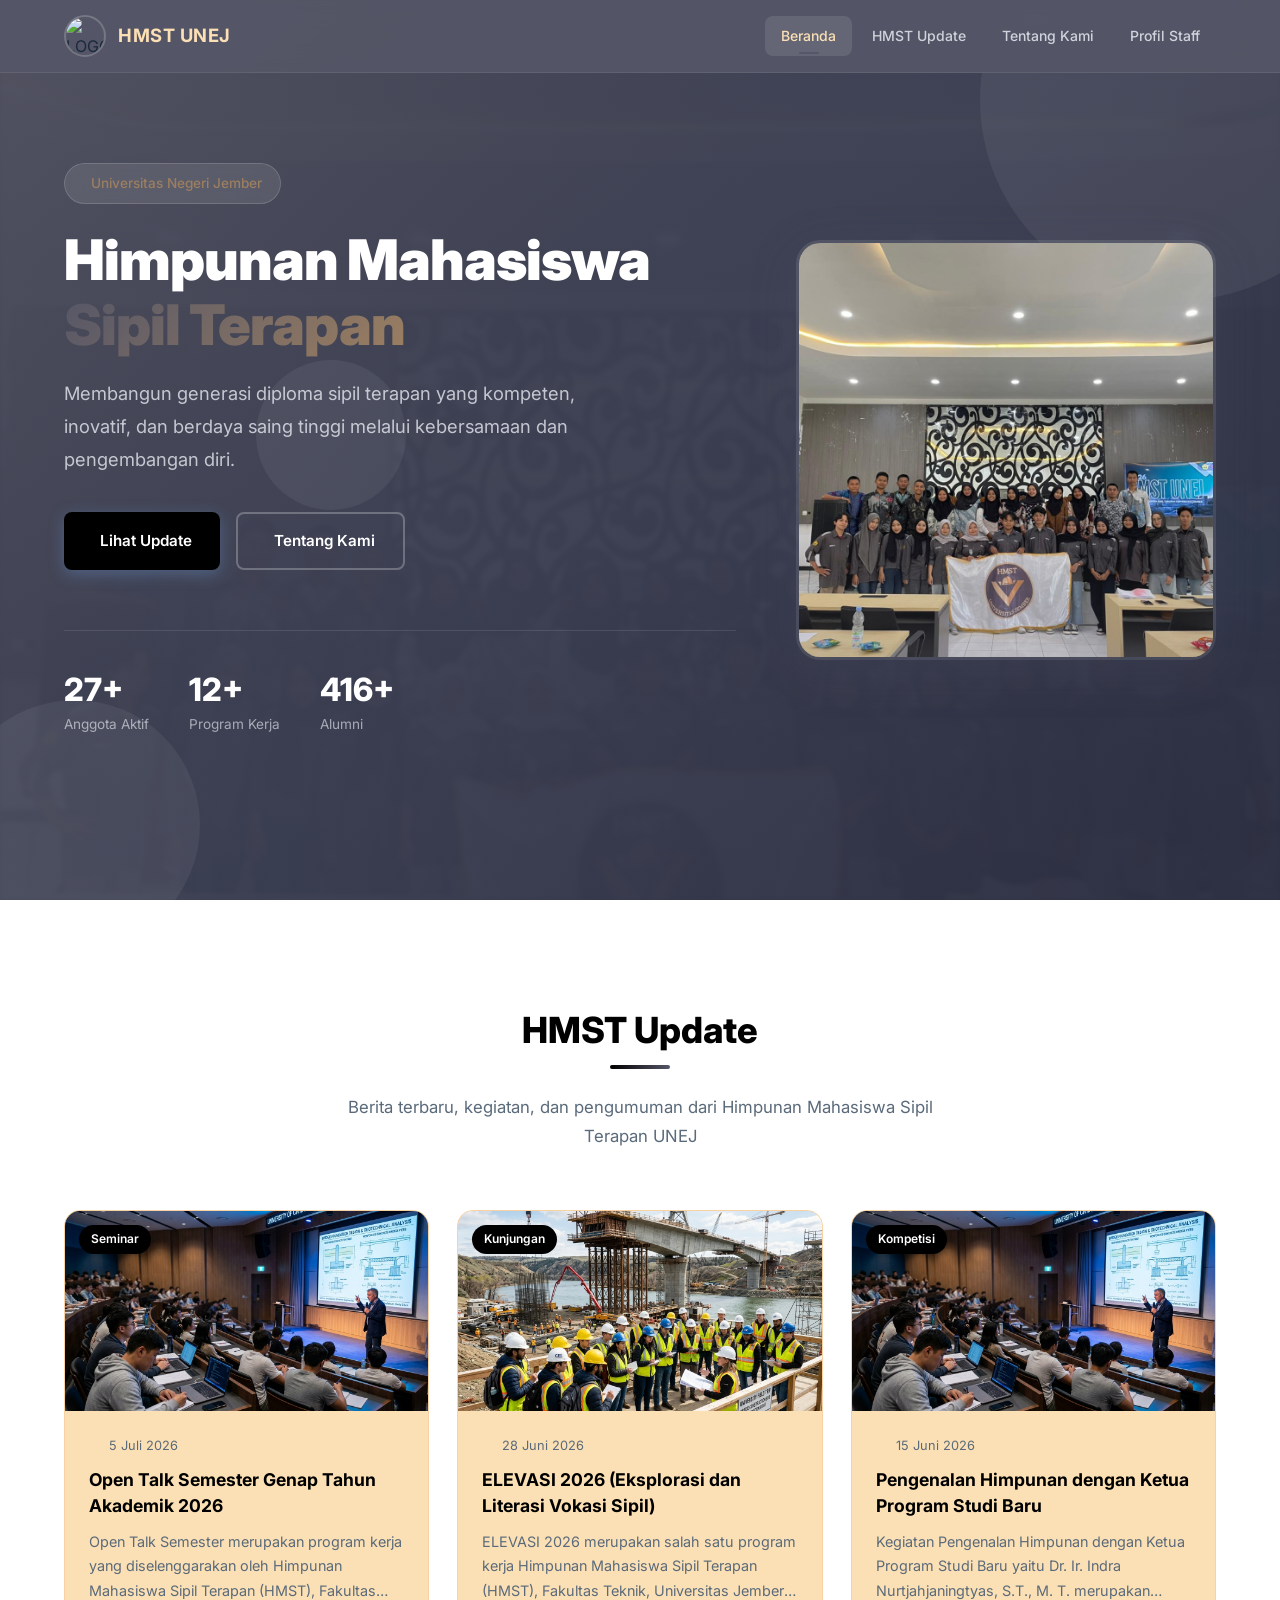
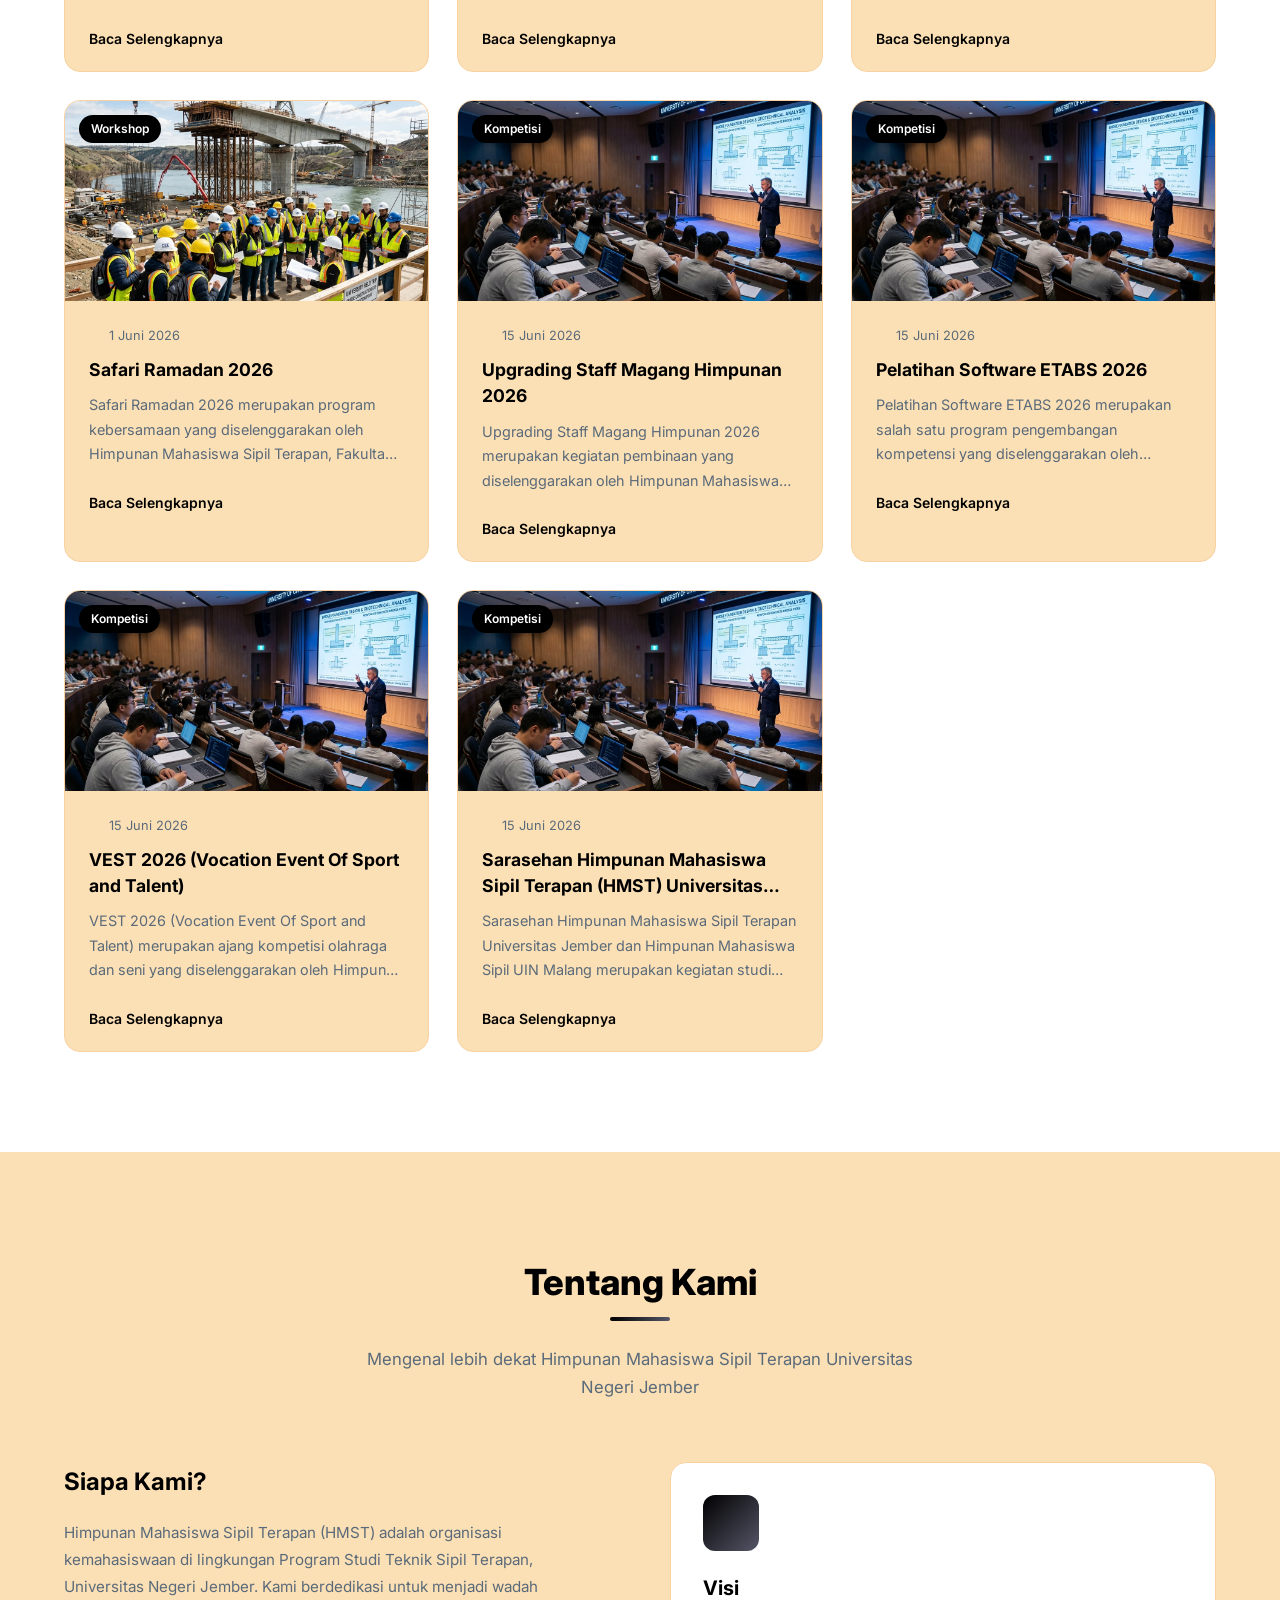
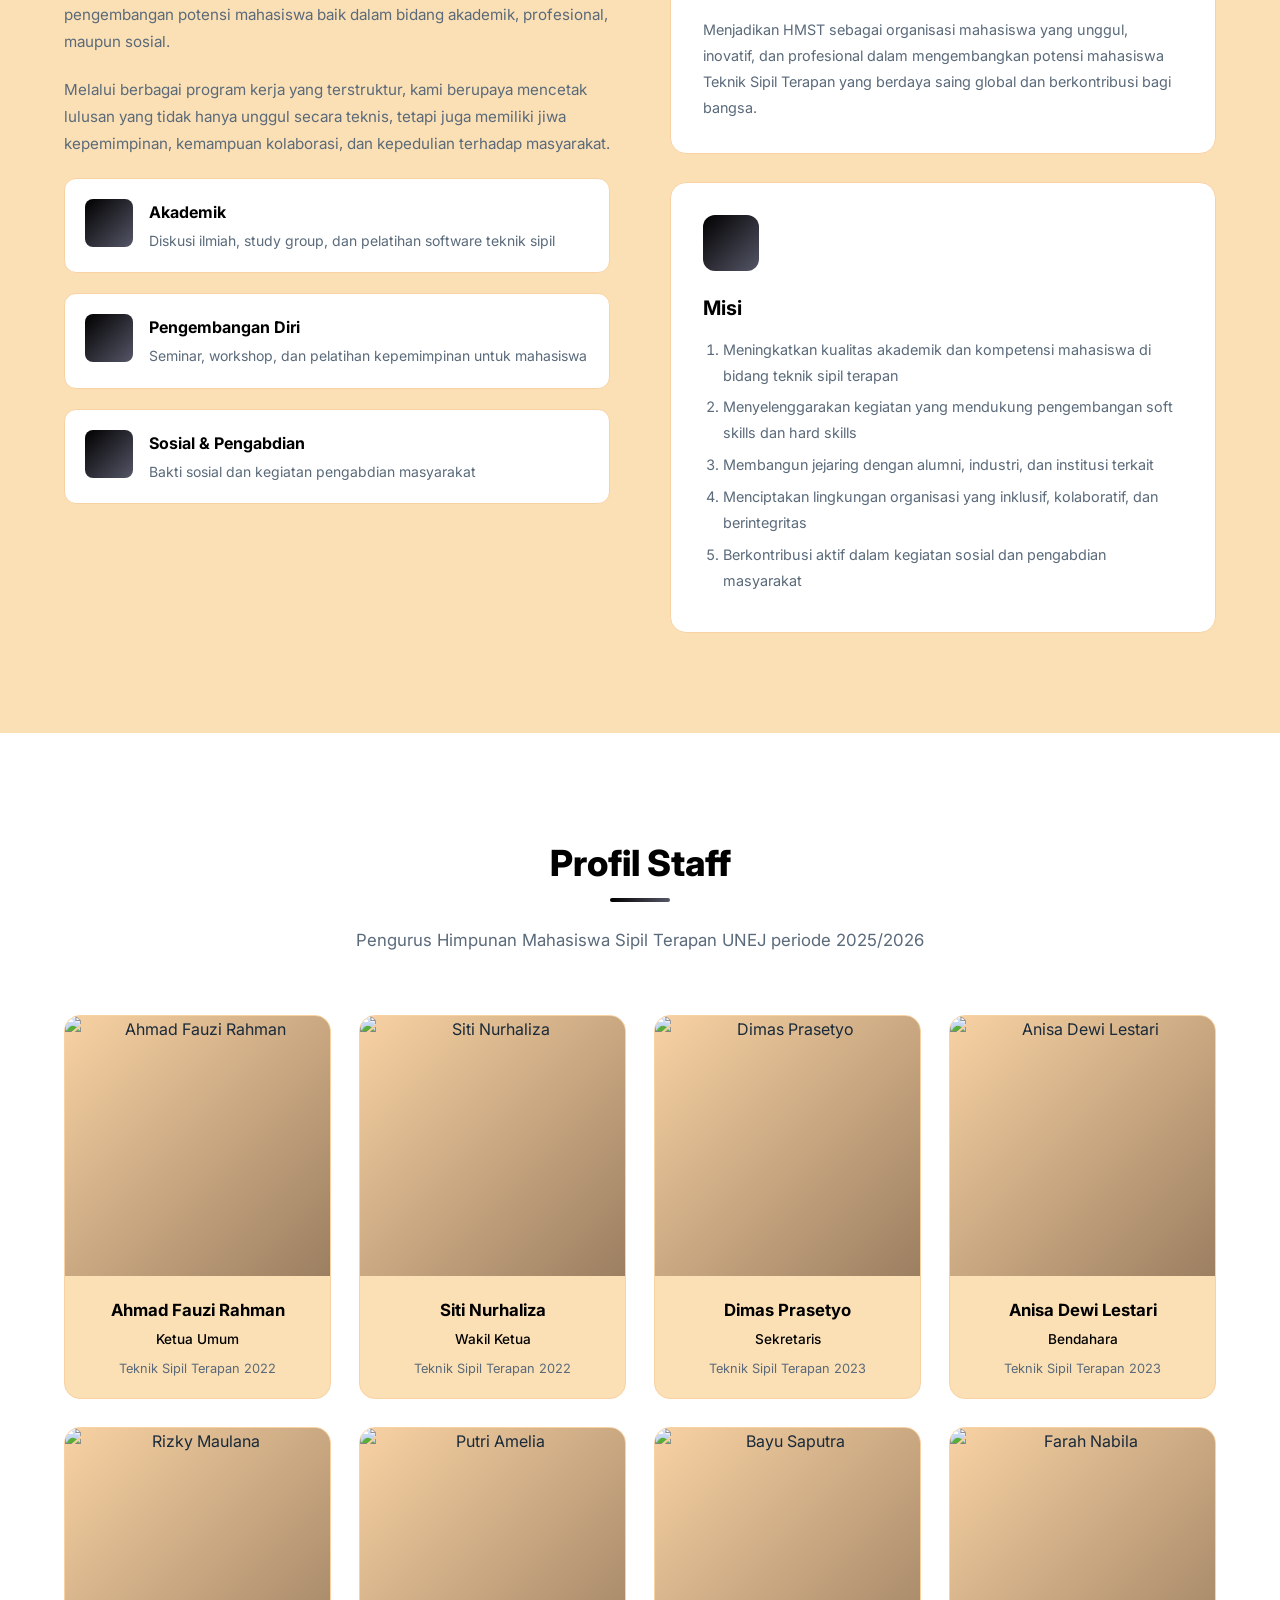
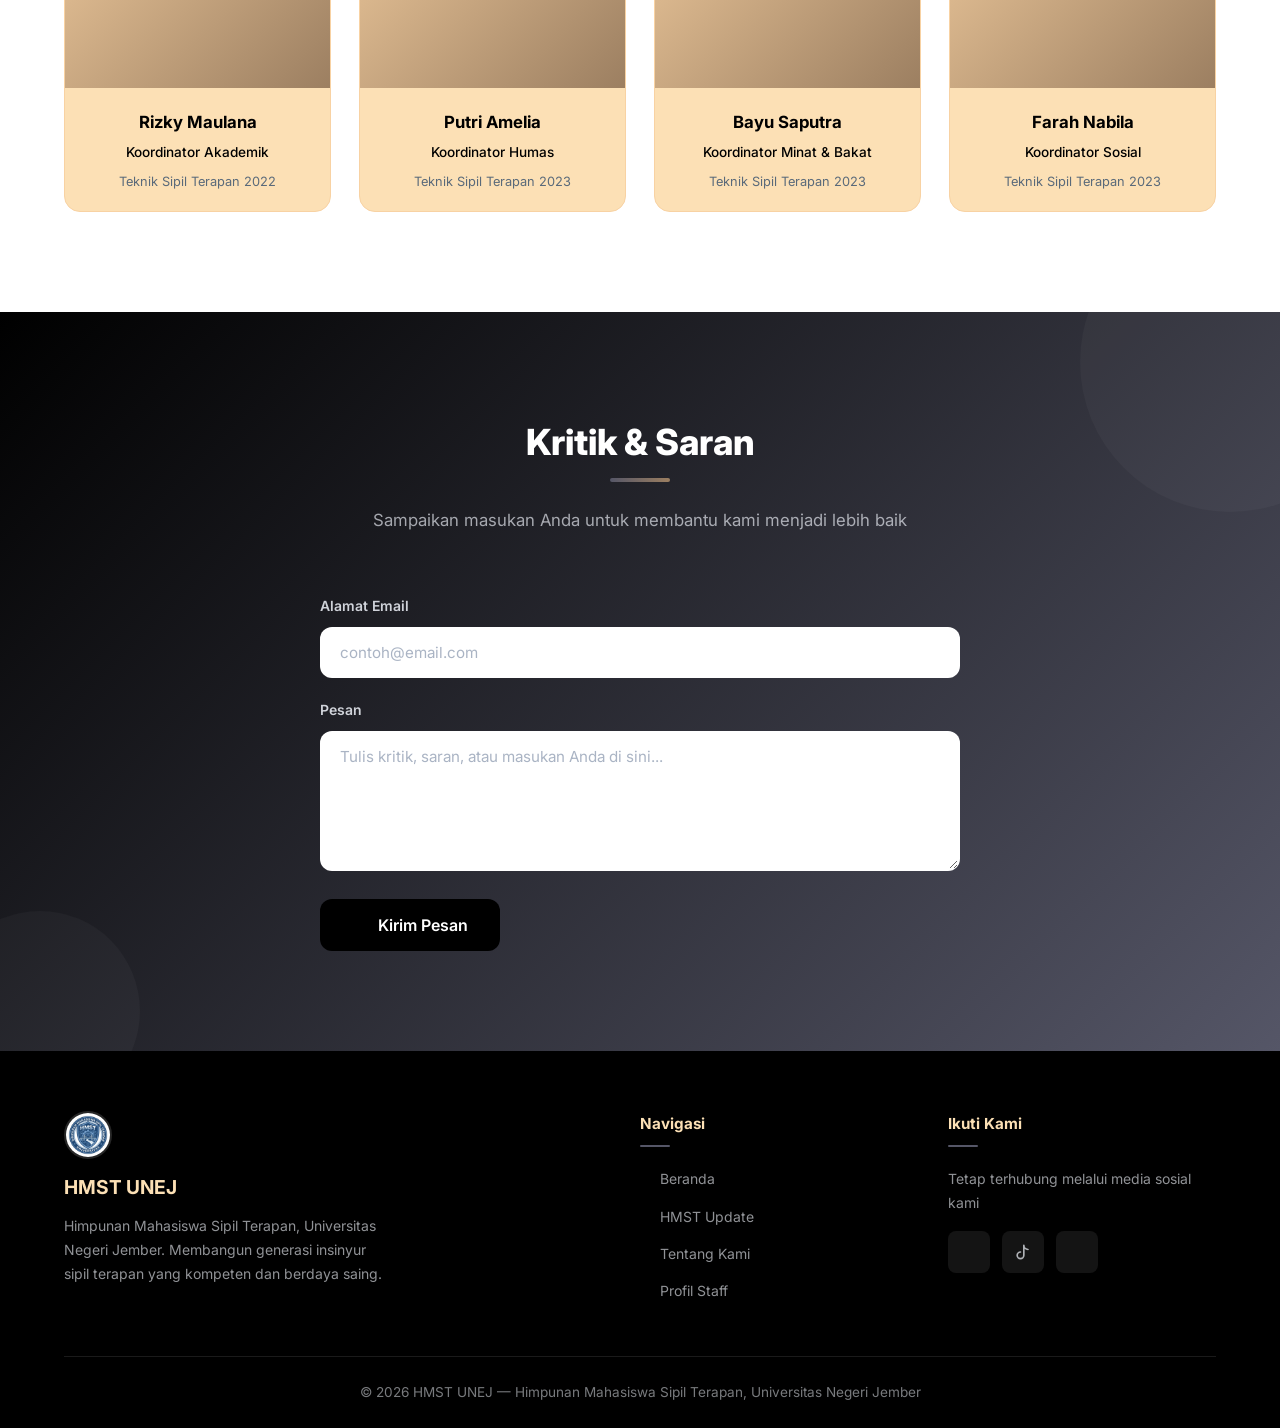
==== commit 1f5c2647: "Add files via upload" ====
--- a/index.html
+++ b/index.html
@@ -264,7 +264,7 @@
          <!-- Card 8 -->
         <article class="news-card fade-up">
           <div class="news-card-img">
-            <img src="assets/MINE.jpeg" alt="MINE">
+            <img src="assets/news-seminar.jpg" alt="Lomba Jembatan">
             <span class="badge">Kompetisi</span>
           </div>
           <div class="news-card-body">
--- a/style.css
+++ b/style.css
@@ -7,20 +7,20 @@
 
 /* ---------- CSS Variables ---------- */
 :root {
-  --color-1: #F0F3FA;
-  --color-2: #D5DEEF;
-  --color-3: #B1C9EF;
-  --color-4: #8AAEE0;
-  --color-5: #638ECB;
-  --color-6: #395886;
+  --color-1: #FCE0B5;
+  --color-2: #F8D2A3;
+  --color-3: #9C7F61;
+  --color-4: #555667;
+  --color-5: #000000;
+  --color-6: #000000;
 
   --white: #ffffff;
   --text-dark: #1a2a3a;
   --text-muted: #5a6a7a;
-  --shadow-sm: 0 2px 8px rgba(57, 88, 134, 0.08);
-  --shadow-md: 0 4px 20px rgba(57, 88, 134, 0.12);
-  --shadow-lg: 0 8px 40px rgba(57, 88, 134, 0.16);
-  --shadow-xl: 0 12px 48px rgba(57, 88, 134, 0.20);
+  --shadow-sm: 0 2px 8px rgba(85, 86, 103, 0.08);
+  --shadow-md: 0 4px 20px rgba(85, 86, 103, 0.12);
+  --shadow-lg: 0 8px 40px rgba(85, 86, 103, 0.16);
+  --shadow-xl: 0 12px 48px rgba(85, 86, 103, 0.20);
   --radius-sm: 8px;
   --radius-md: 12px;
   --radius-lg: 16px;
@@ -140,7 +140,7 @@
   left: 0;
   right: 0;
   z-index: 1000;
-  background: rgba(57, 88, 134, 0.95);
+  background: rgba(85, 86, 103, 0.95);
   backdrop-filter: blur(12px);
   -webkit-backdrop-filter: blur(12px);
   border-bottom: 1px solid rgba(255, 255, 255, 0.08);
@@ -148,7 +148,7 @@
 }
 
 .navbar.scrolled {
-  background: rgba(57, 88, 134, 0.98);
+  background: rgba(85, 86, 103, 0.98);
   box-shadow: 0 4px 30px rgba(0, 0, 0, 0.15);
 }
 
@@ -283,9 +283,9 @@
   inset: 0;
   background: linear-gradient(
     135deg,
-    rgba(57, 88, 134, 0.92) 0%,
-    rgba(42, 66, 102, 0.85) 40%,
-    rgba(30, 51, 80, 0.88) 100%
+    rgba(85, 86, 103, 0.92) 0%,
+    rgba(65, 66, 83, 0.85) 40%,
+    rgba(45, 46, 63, 0.88) 100%
   );
 }
 
@@ -487,7 +487,7 @@
   content: '';
   position: absolute;
   inset: 0;
-  background: linear-gradient(to bottom, transparent 60%, rgba(57, 88, 134, 0.3));
+  background: linear-gradient(to bottom, transparent 60%, rgba(85, 86, 103, 0.3));
   z-index: 1;
 }
 
@@ -970,7 +970,7 @@
    KRITIK & SARAN (FEEDBACK)
    ============================================ */
 .feedback-section {
-  background: linear-gradient(135deg, var(--color-6), #2a4266);
+  background: linear-gradient(135deg, var(--color-6), #555667);
   position: relative;
   overflow: hidden;
 }
@@ -1051,7 +1051,7 @@
 .form-group input:focus,
 .form-group textarea:focus {
   border-color: var(--color-4);
-  box-shadow: 0 0 0 4px rgba(138, 174, 224, 0.2);
+  box-shadow: 0 0 0 4px rgba(85, 86, 103, 0.2);
 }
 
 .form-group input::placeholder,
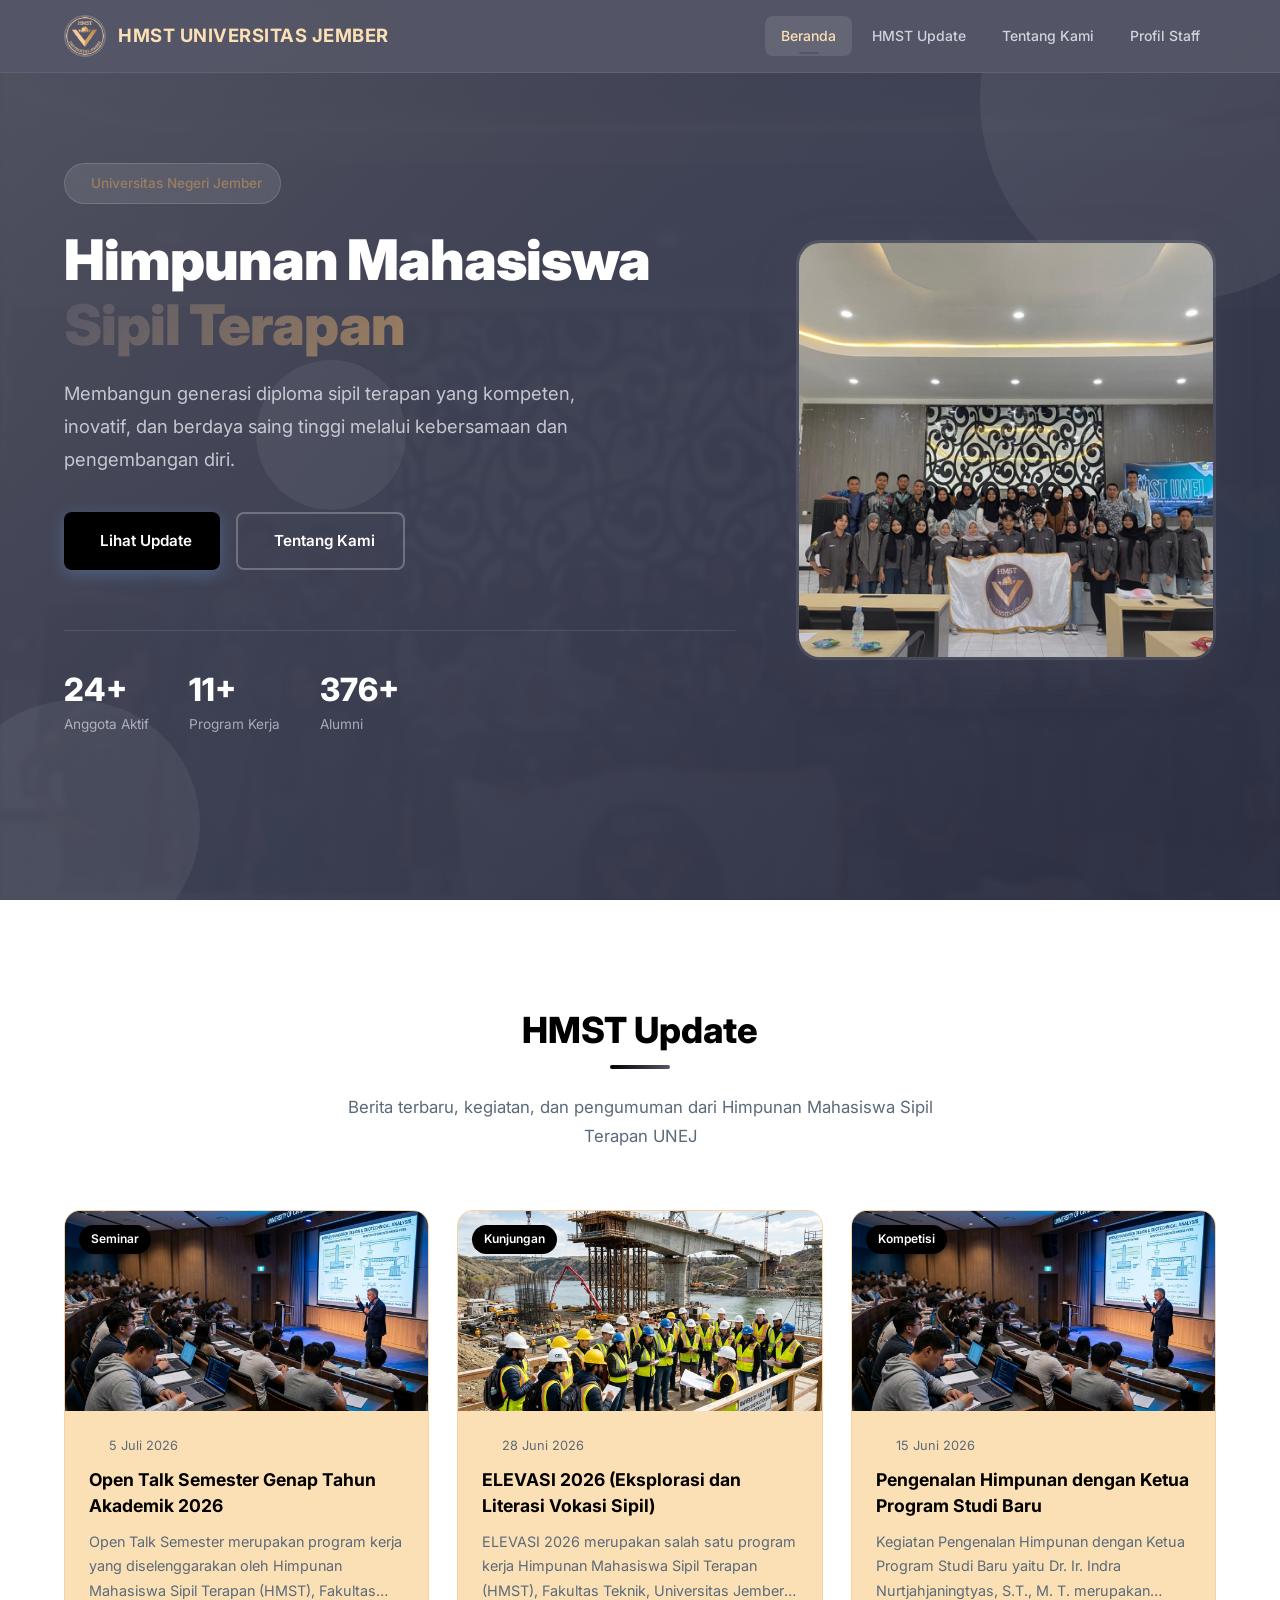
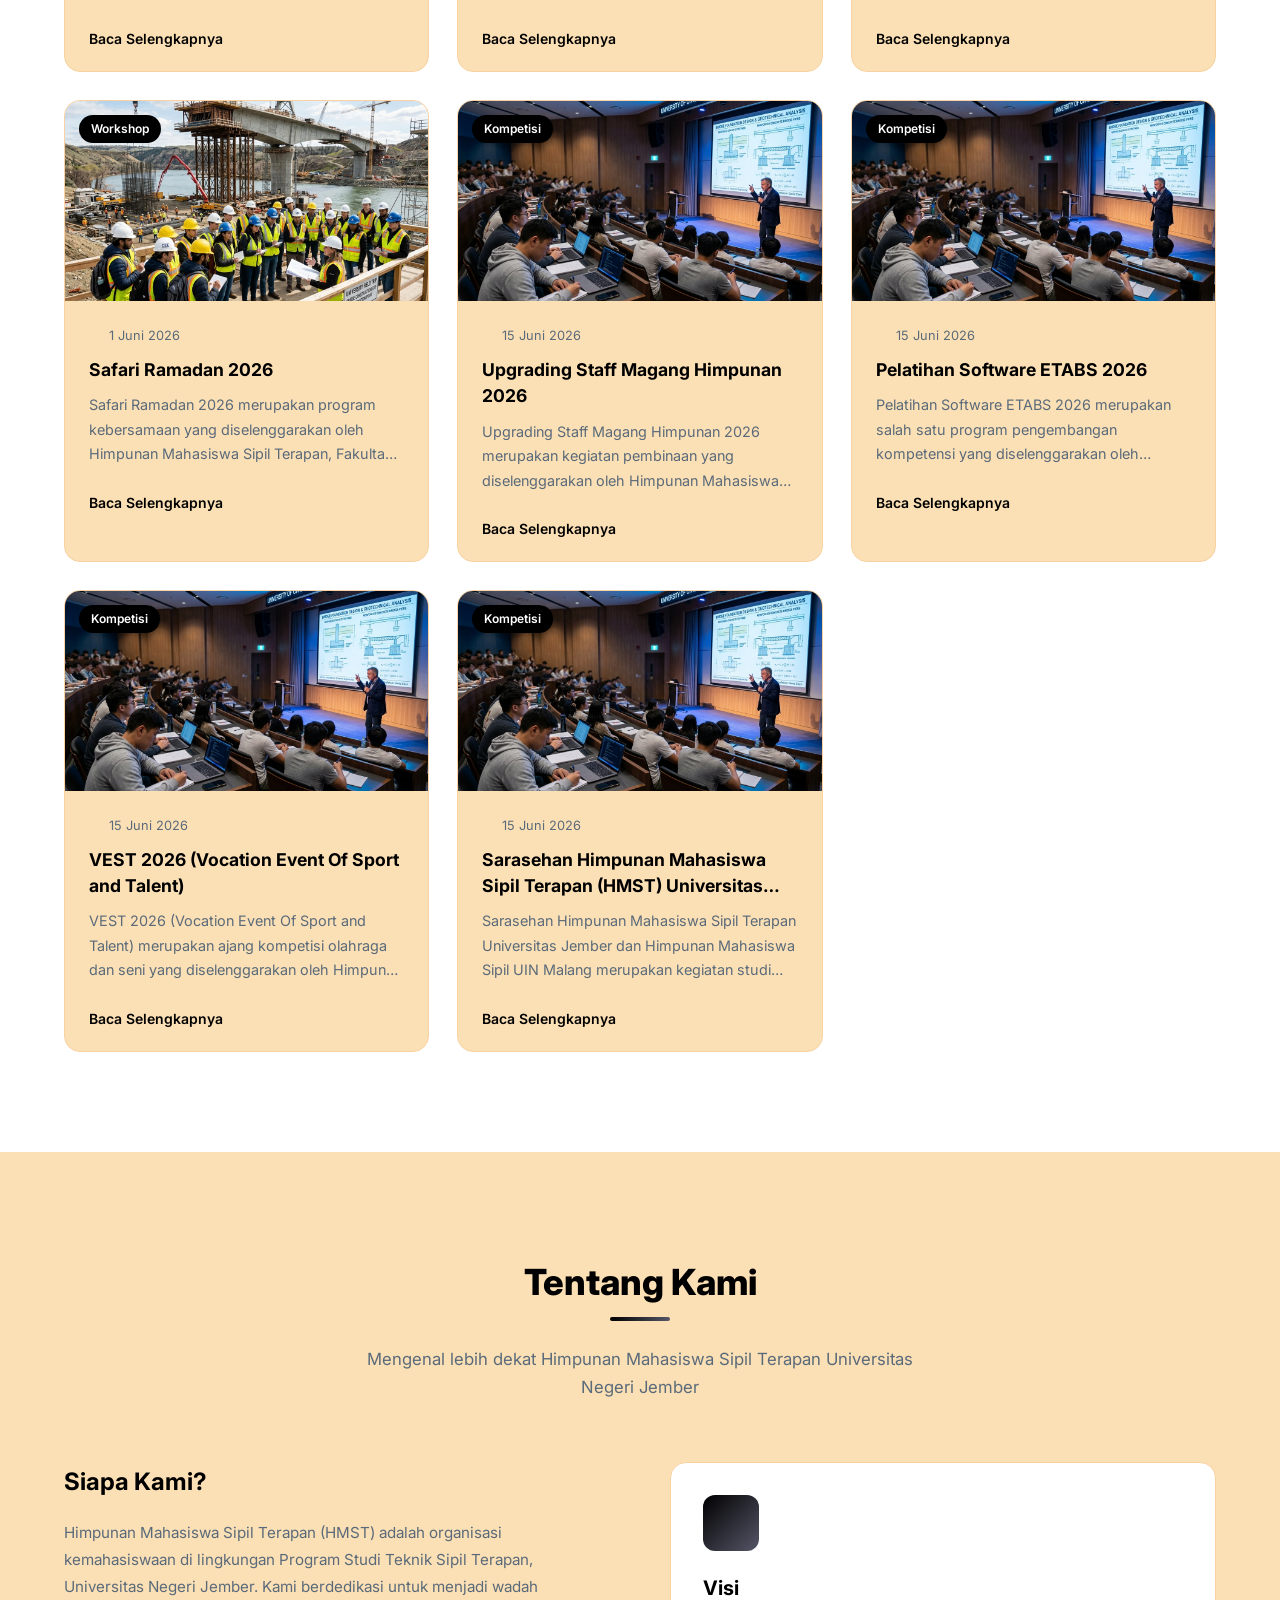
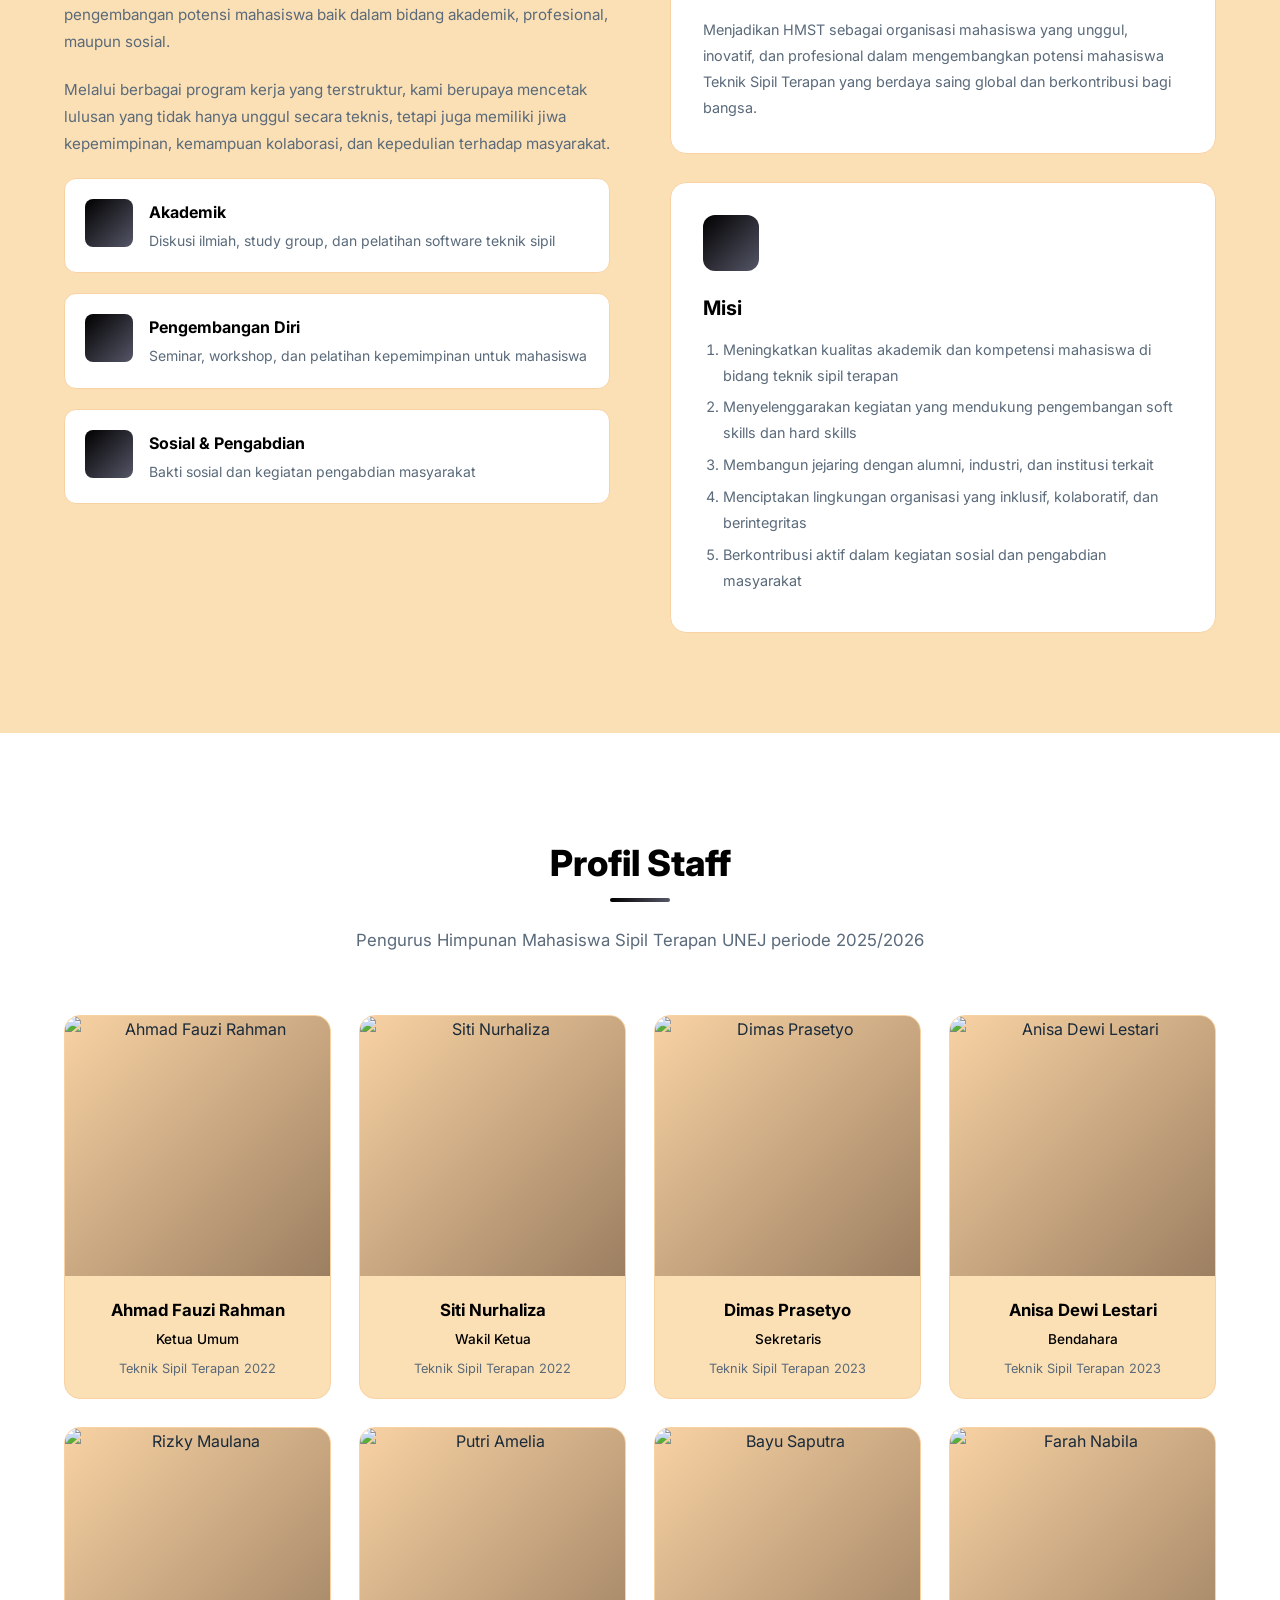
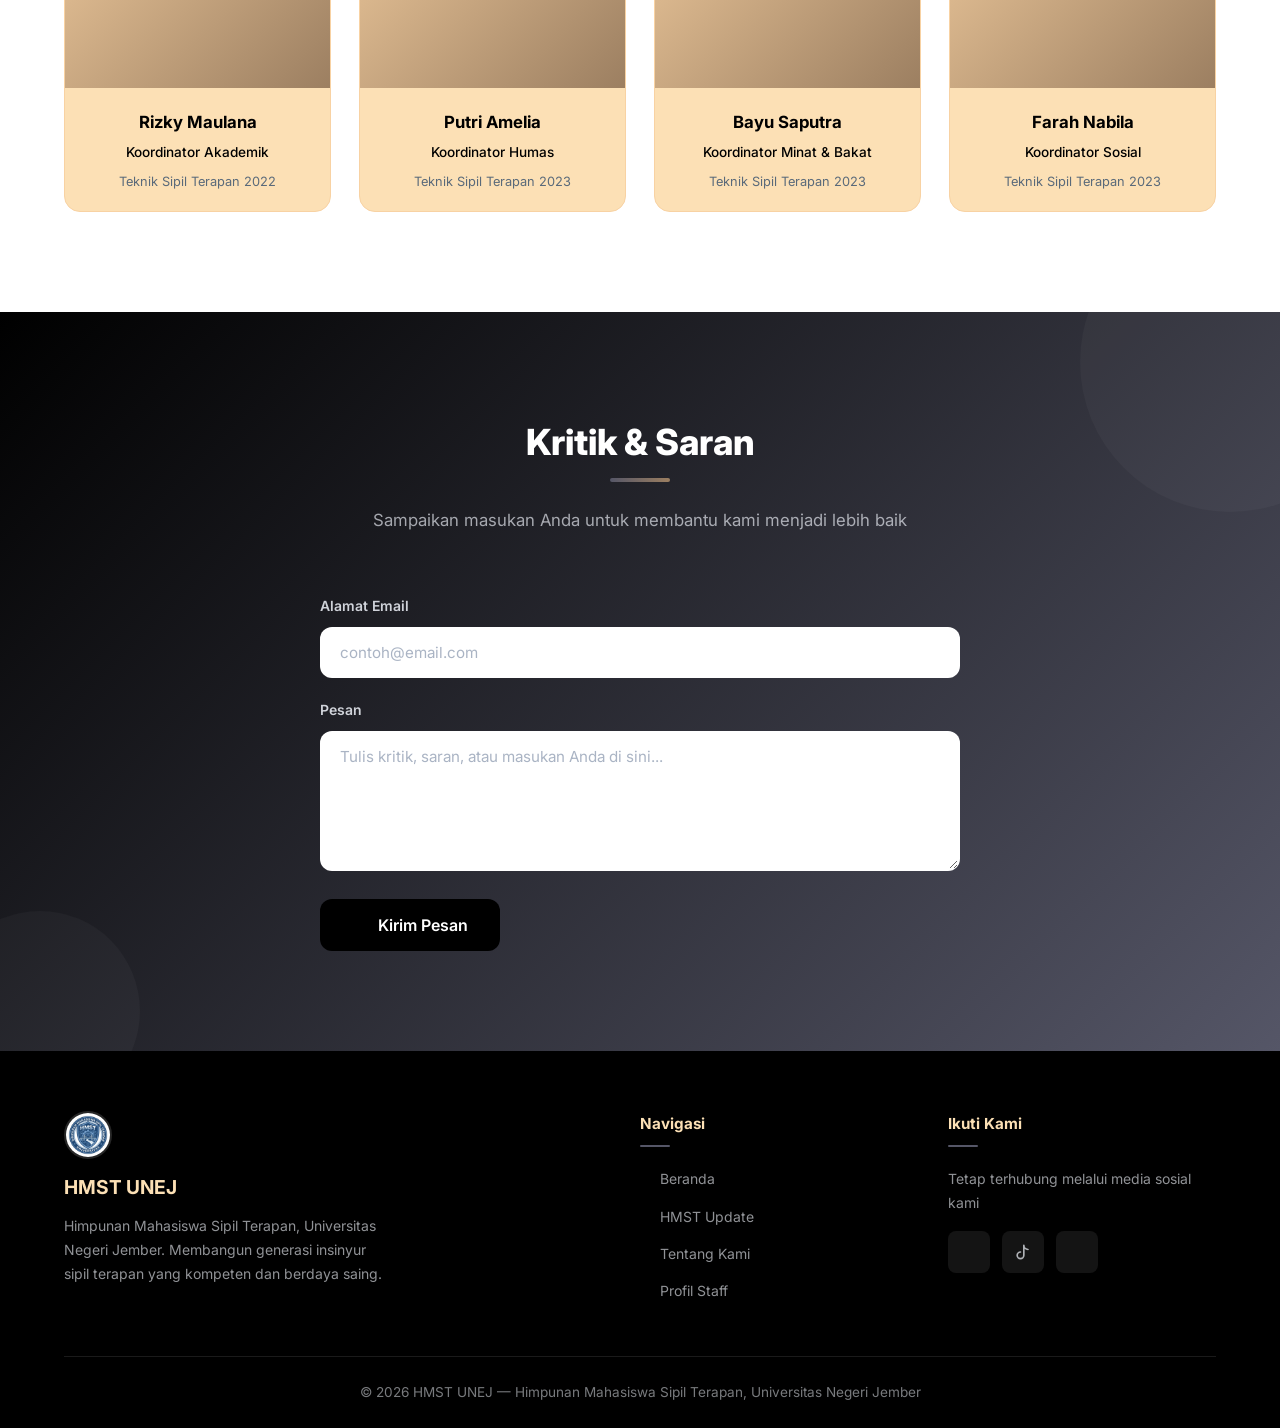
==== commit f33b5388: "Add files via upload" ====
--- a/index.html
+++ b/index.html
@@ -25,7 +25,7 @@
     <div class="container">
       <a href="#beranda" class="nav-brand">
         <img src="assets/LOGO HMST.jpeg" alt="LOGO HMST">
-        <span>HMST UNEJ</span>
+        <span>HMST UNIVERSITAS JEMBER</span>
       </a>
 
       <div class="nav-links" id="navLinks">
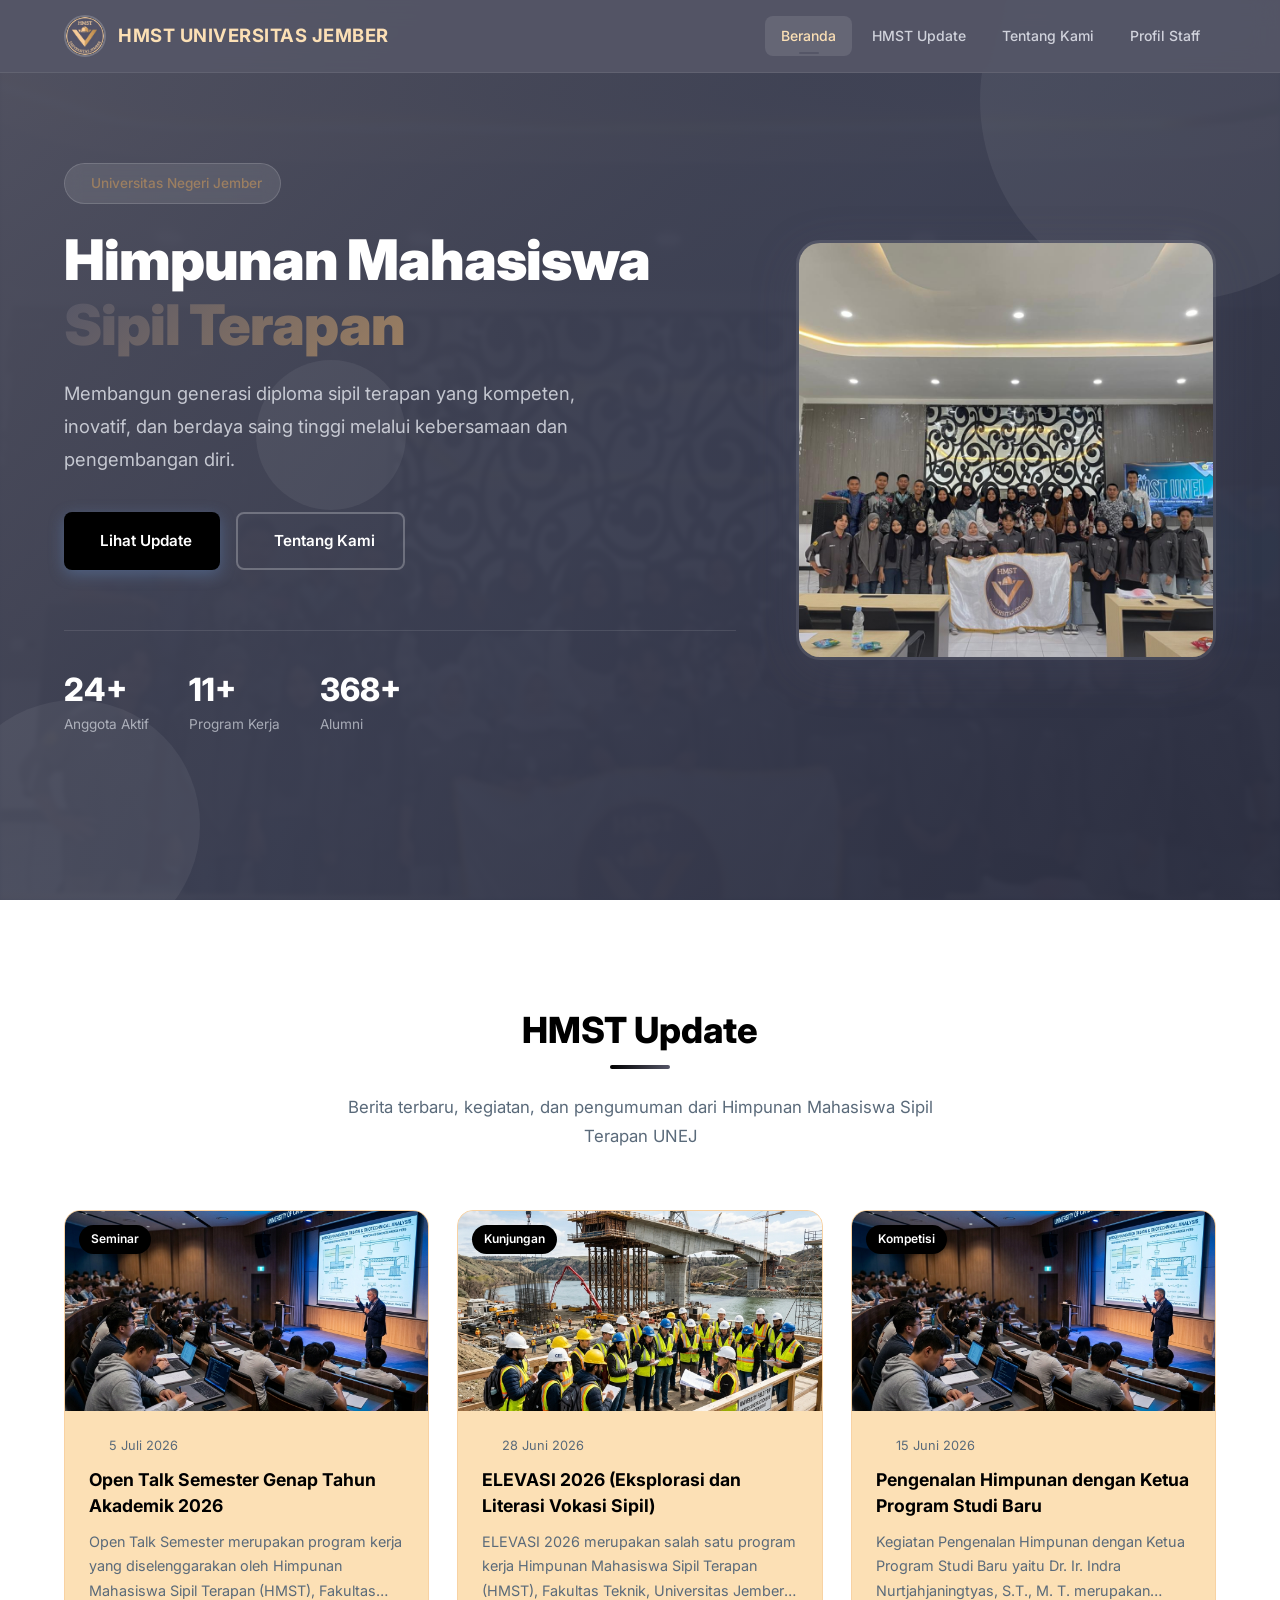
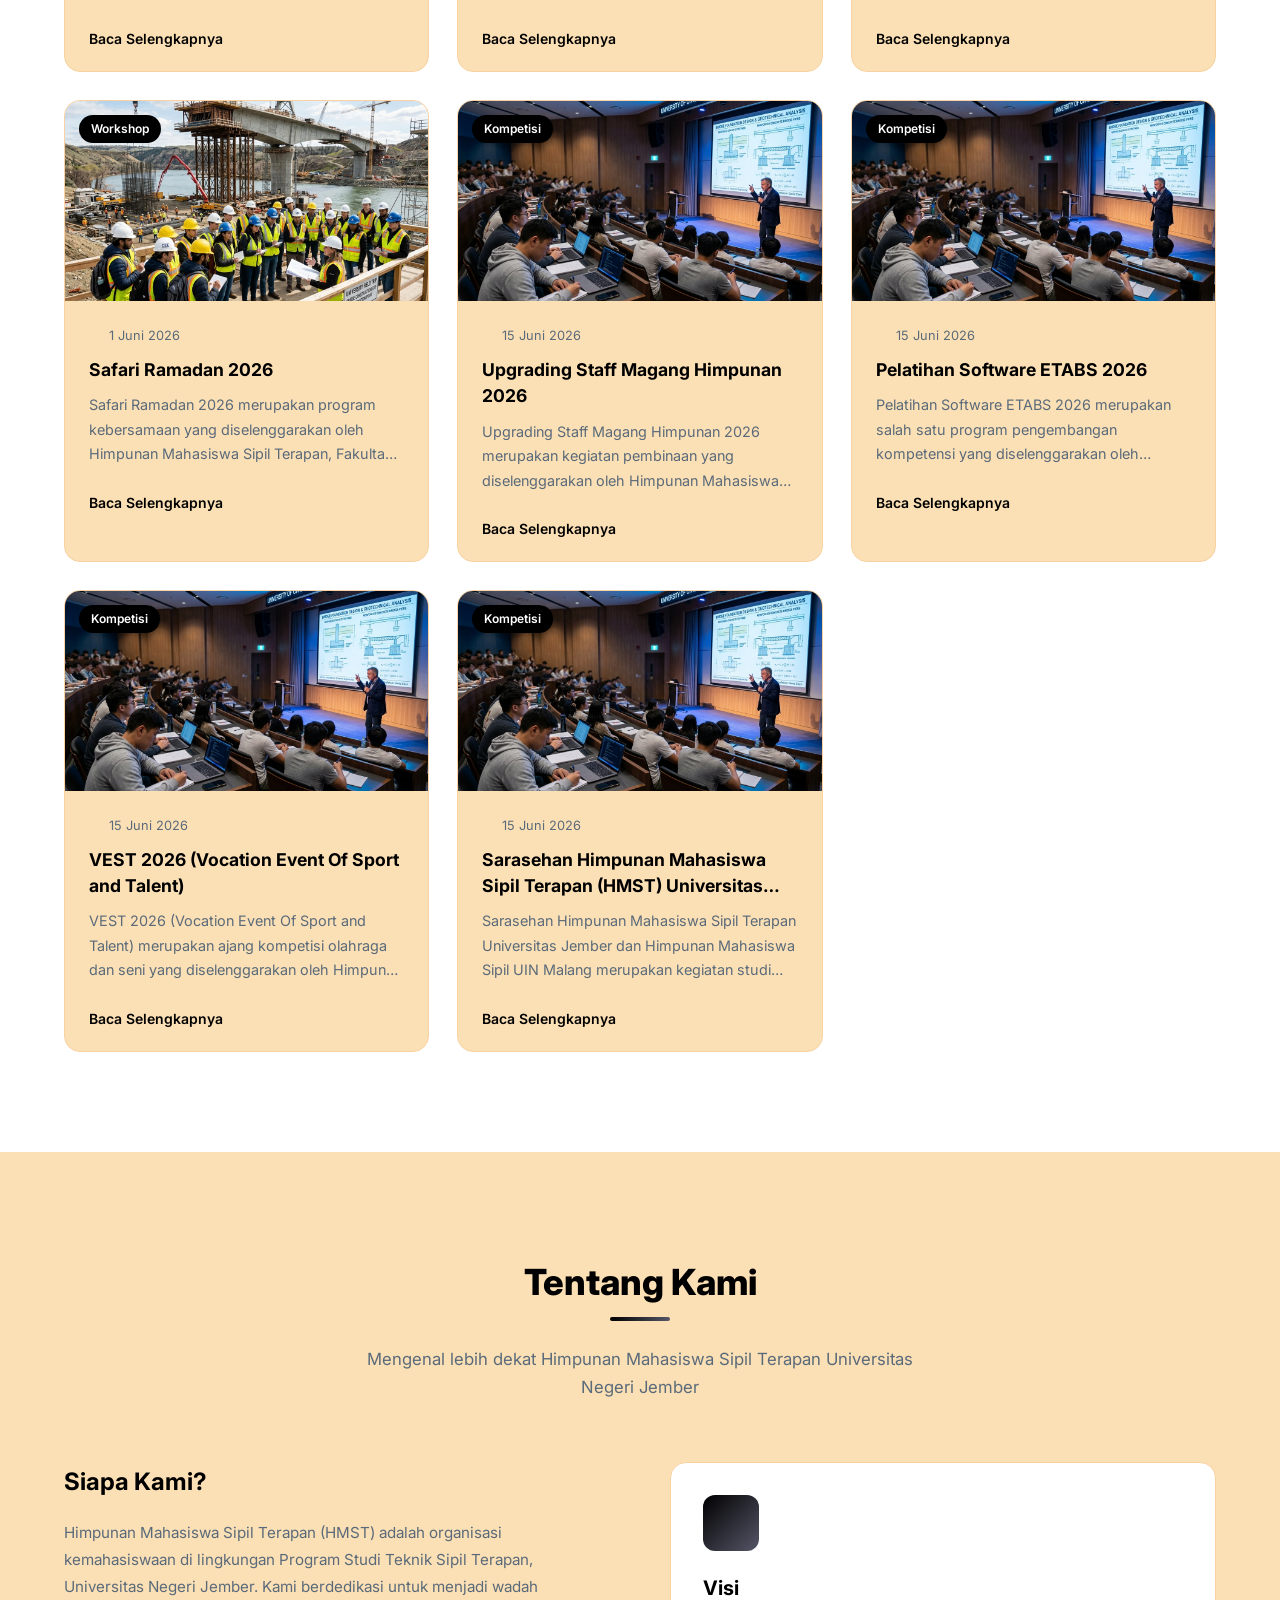
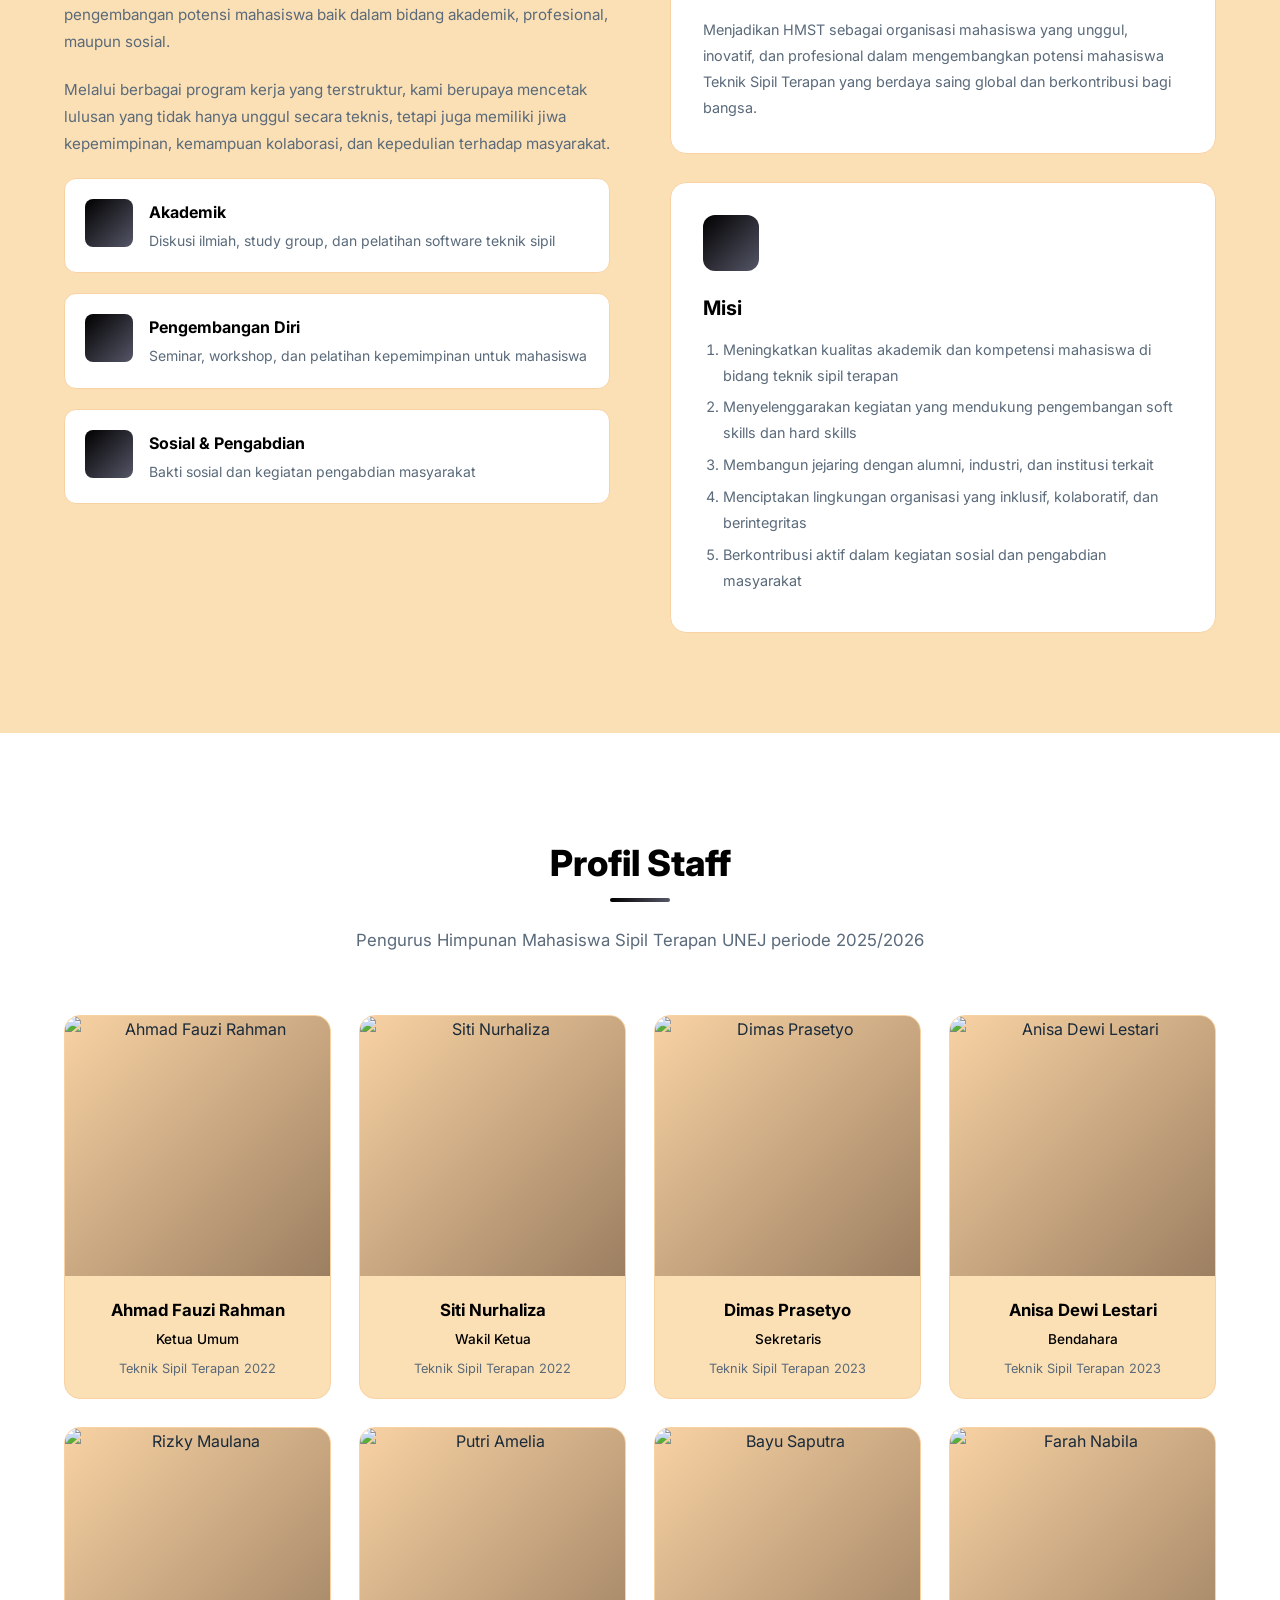
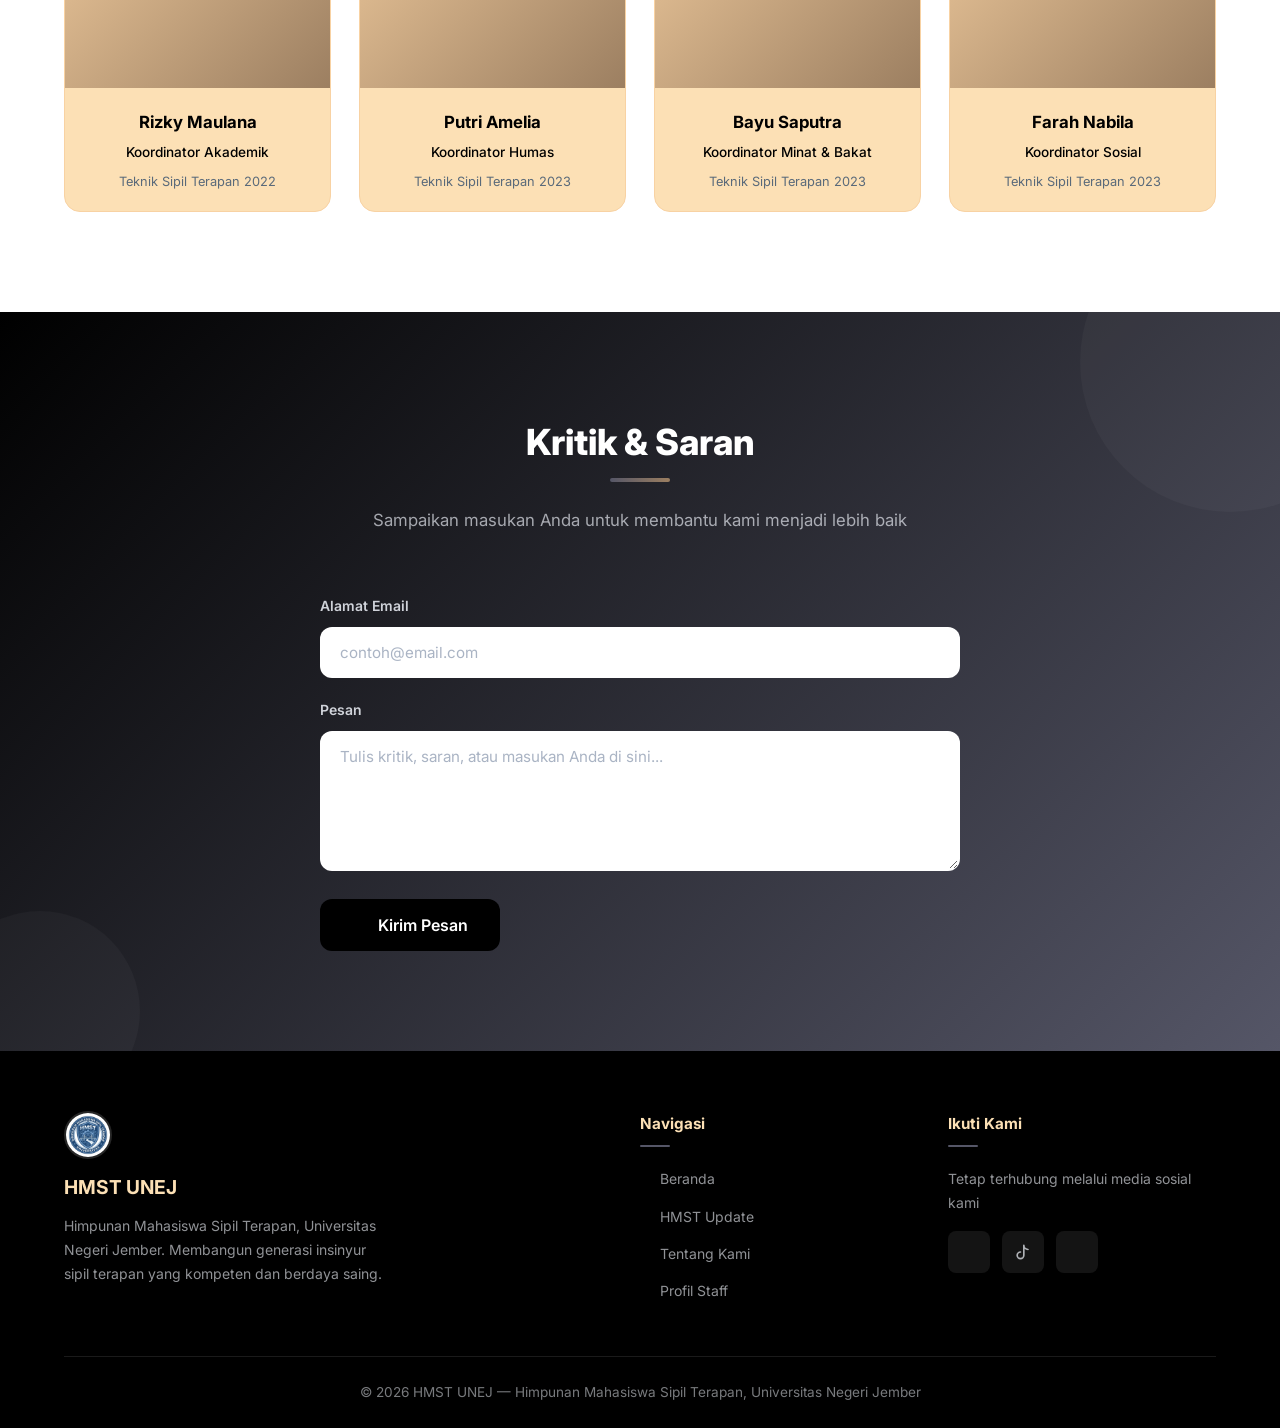
==== commit 62dfe632: "Add files via upload" ====
--- a/index.html
+++ b/index.html
@@ -24,7 +24,7 @@
   <nav class="navbar" id="navbar">
     <div class="container">
       <a href="#beranda" class="nav-brand">
-        <img src="assets/LOGO HMST.jpeg" alt="LOGO HMST">
+        <img src="assets/LOGO HMST.jpg" alt="LOGO HMST">
         <span>HMST UNIVERSITAS JEMBER</span>
       </a>
 
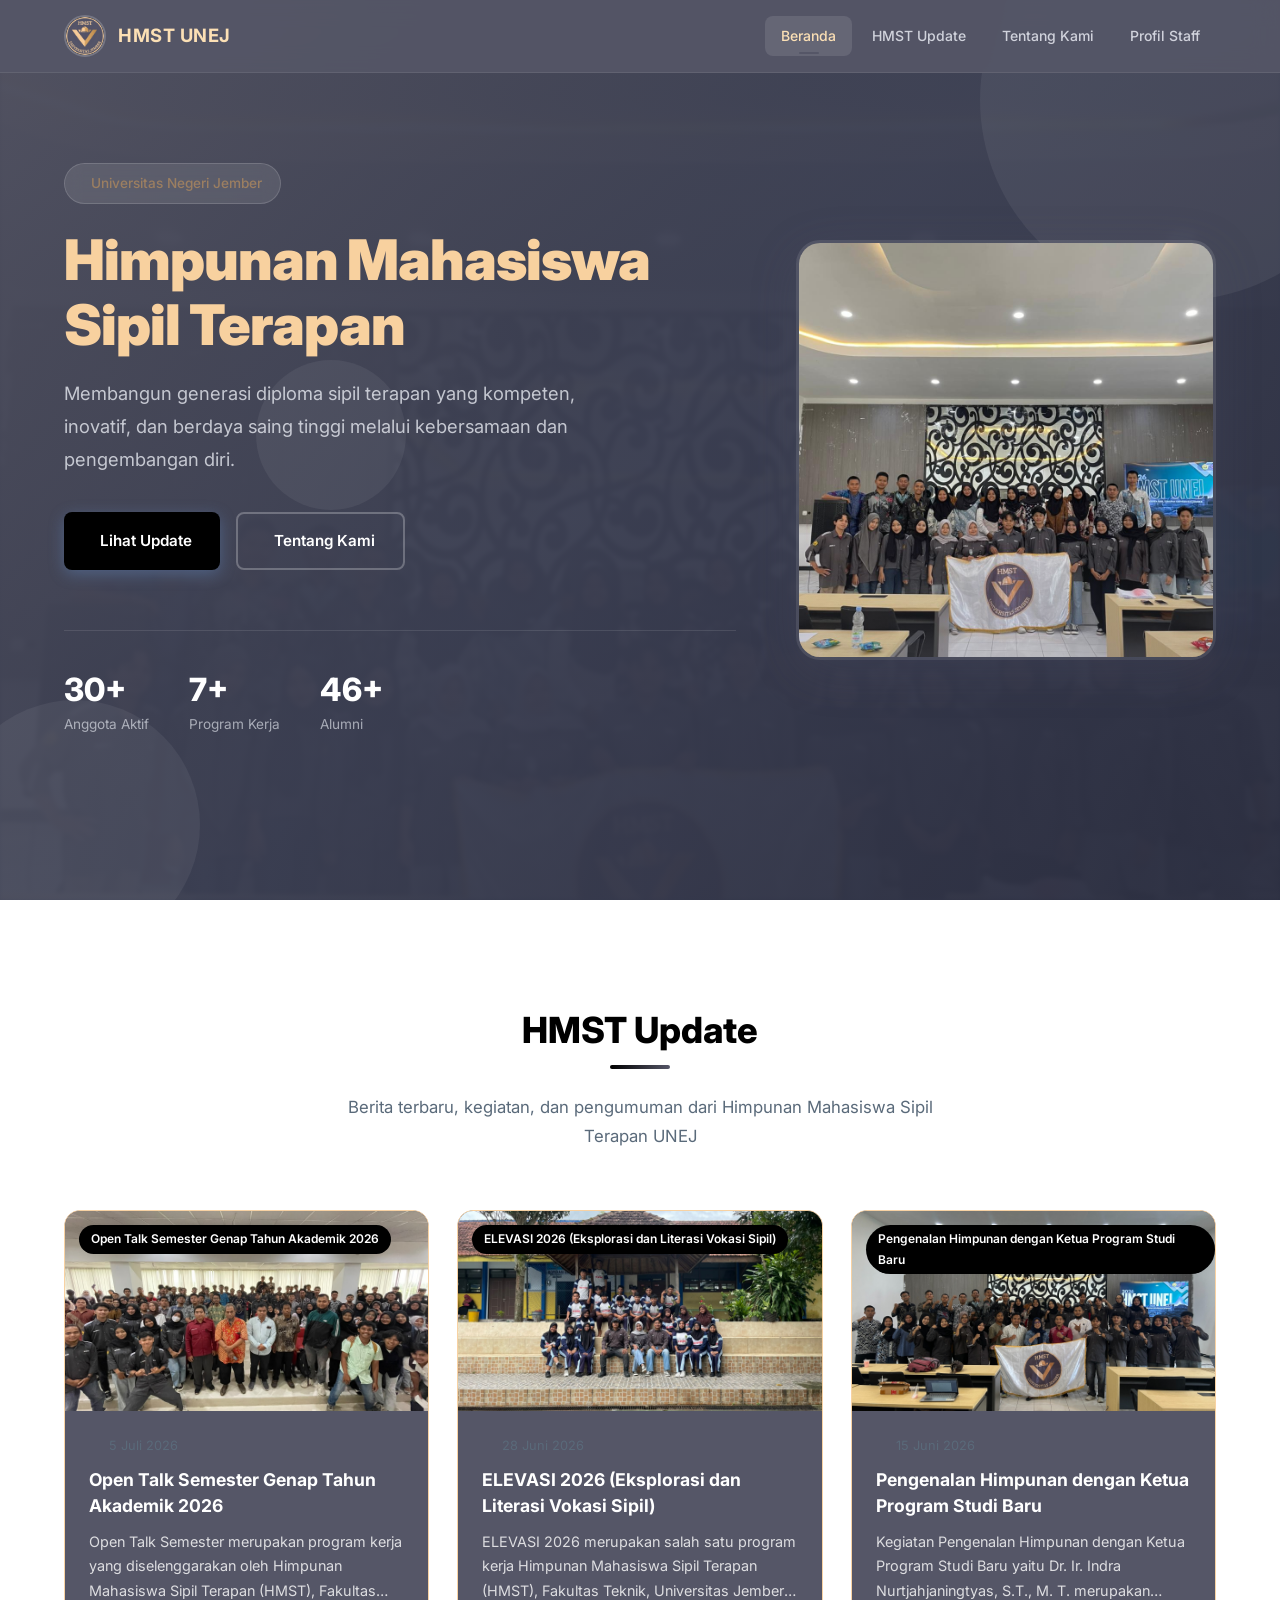
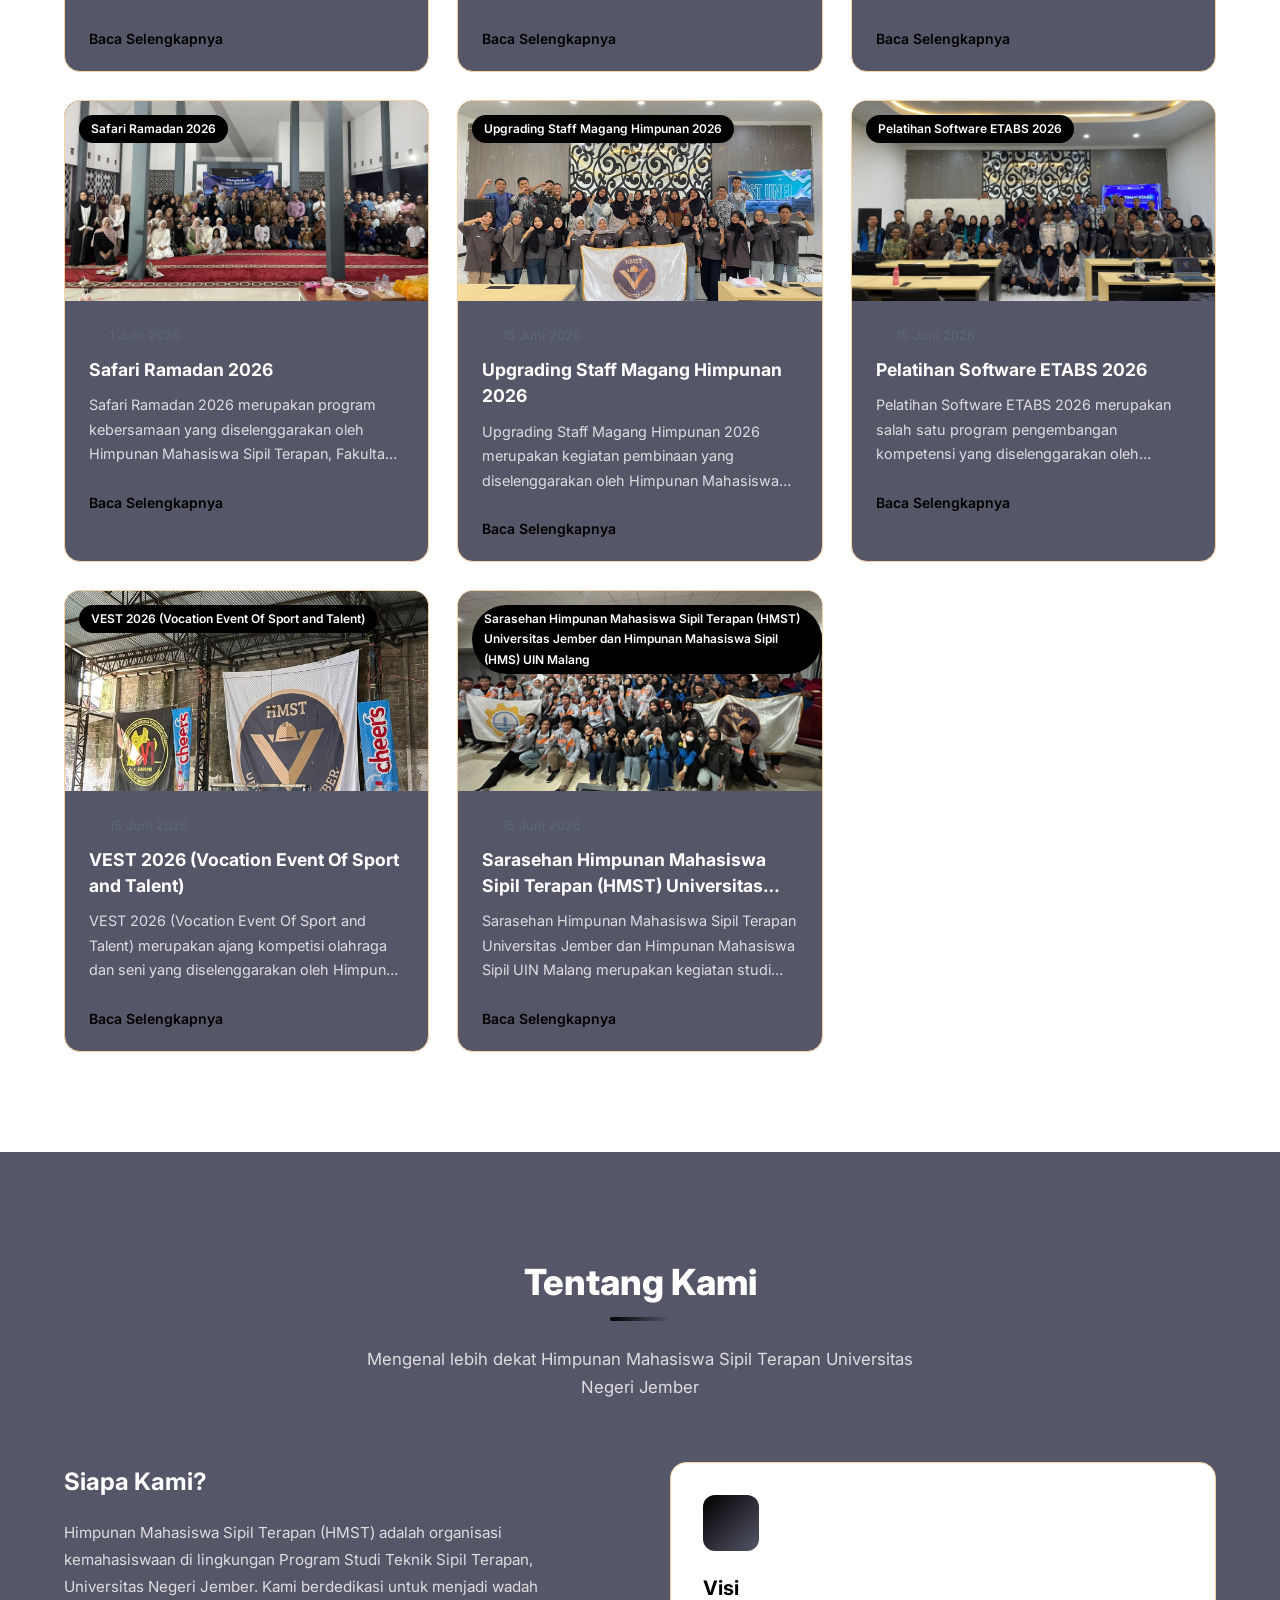
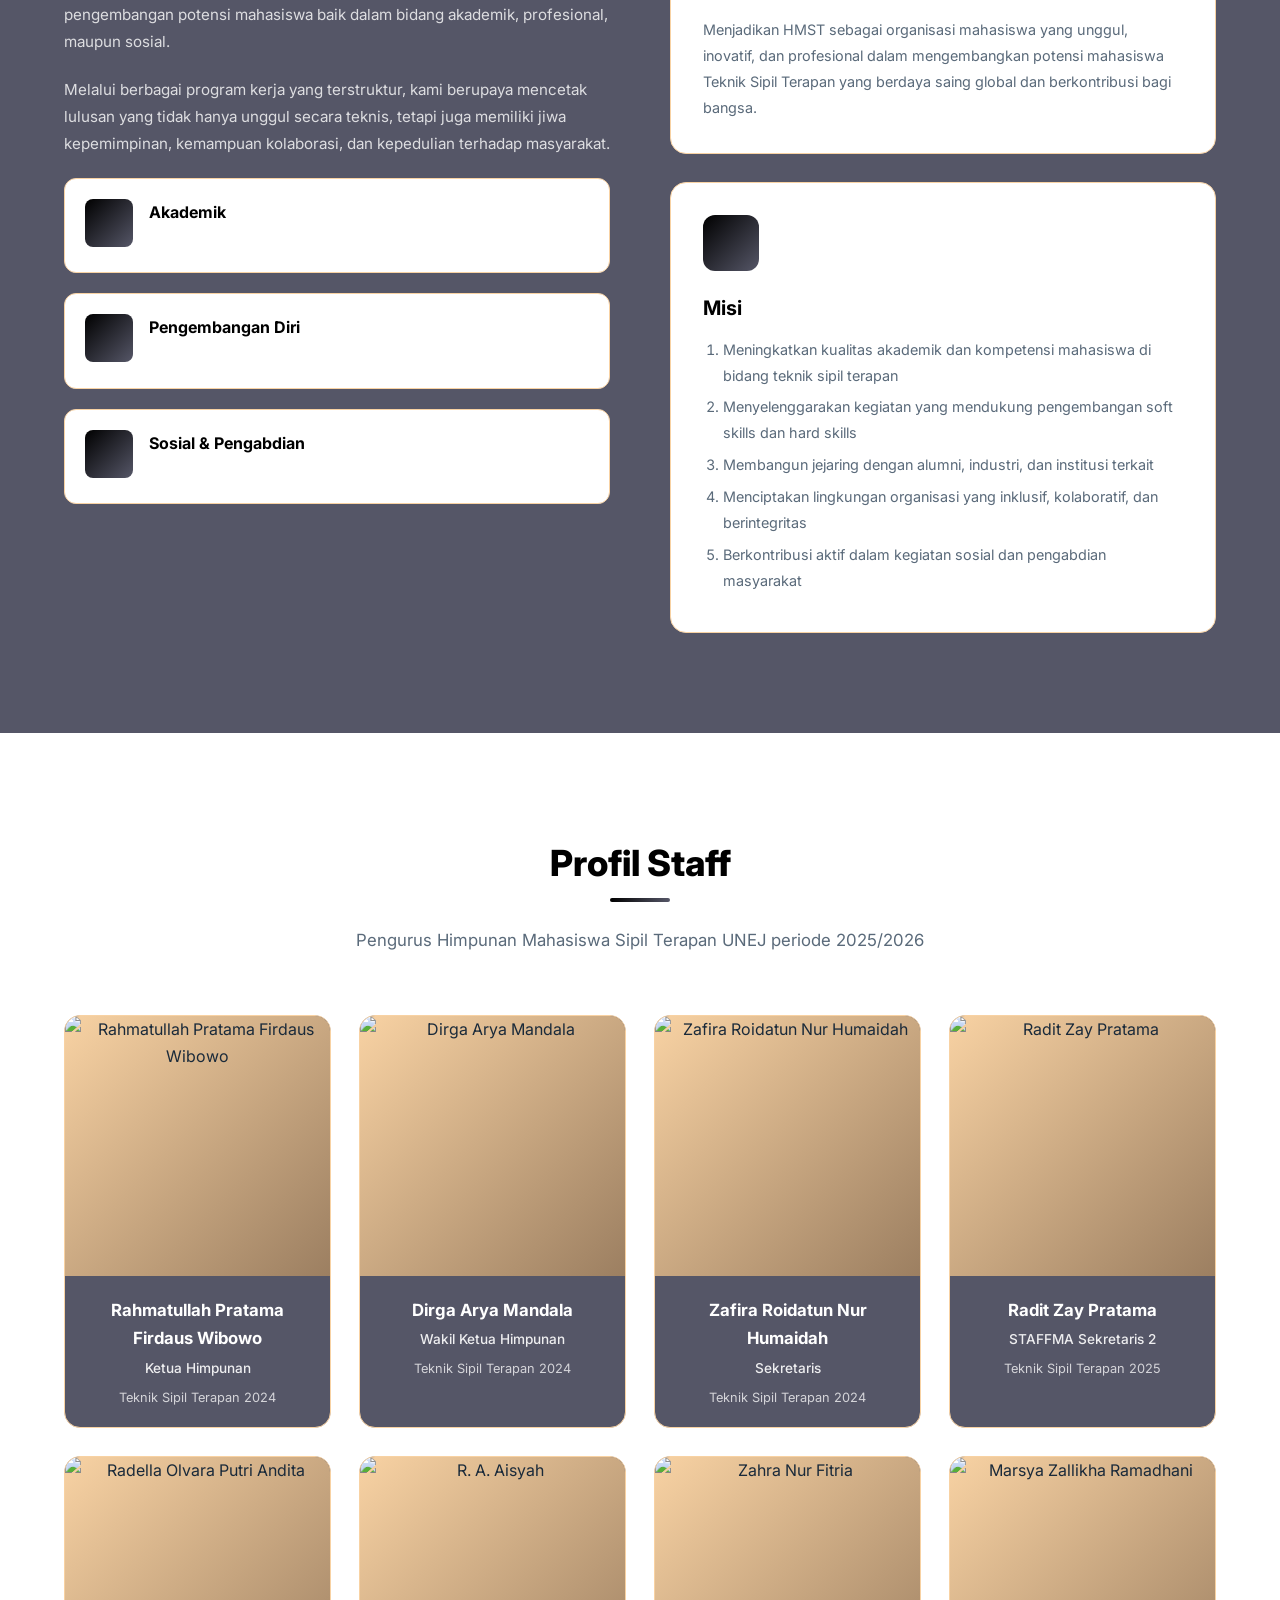
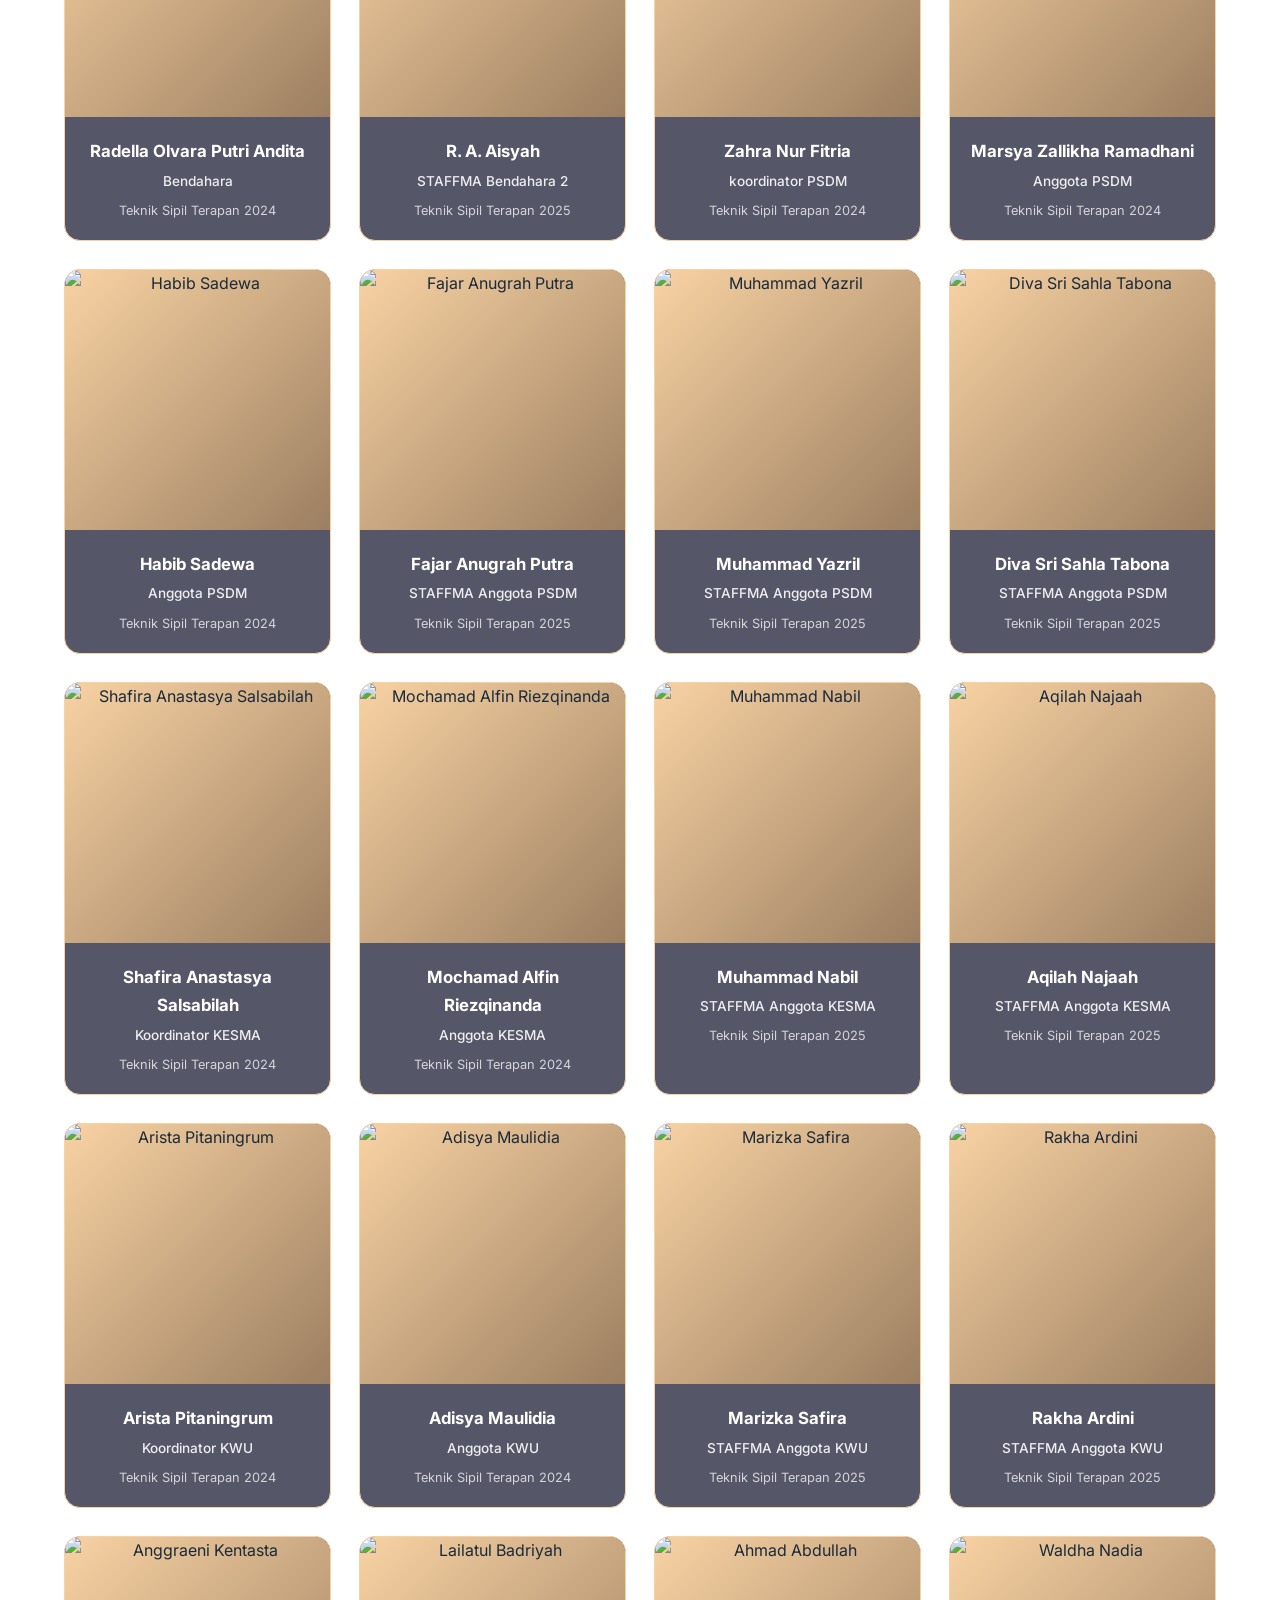
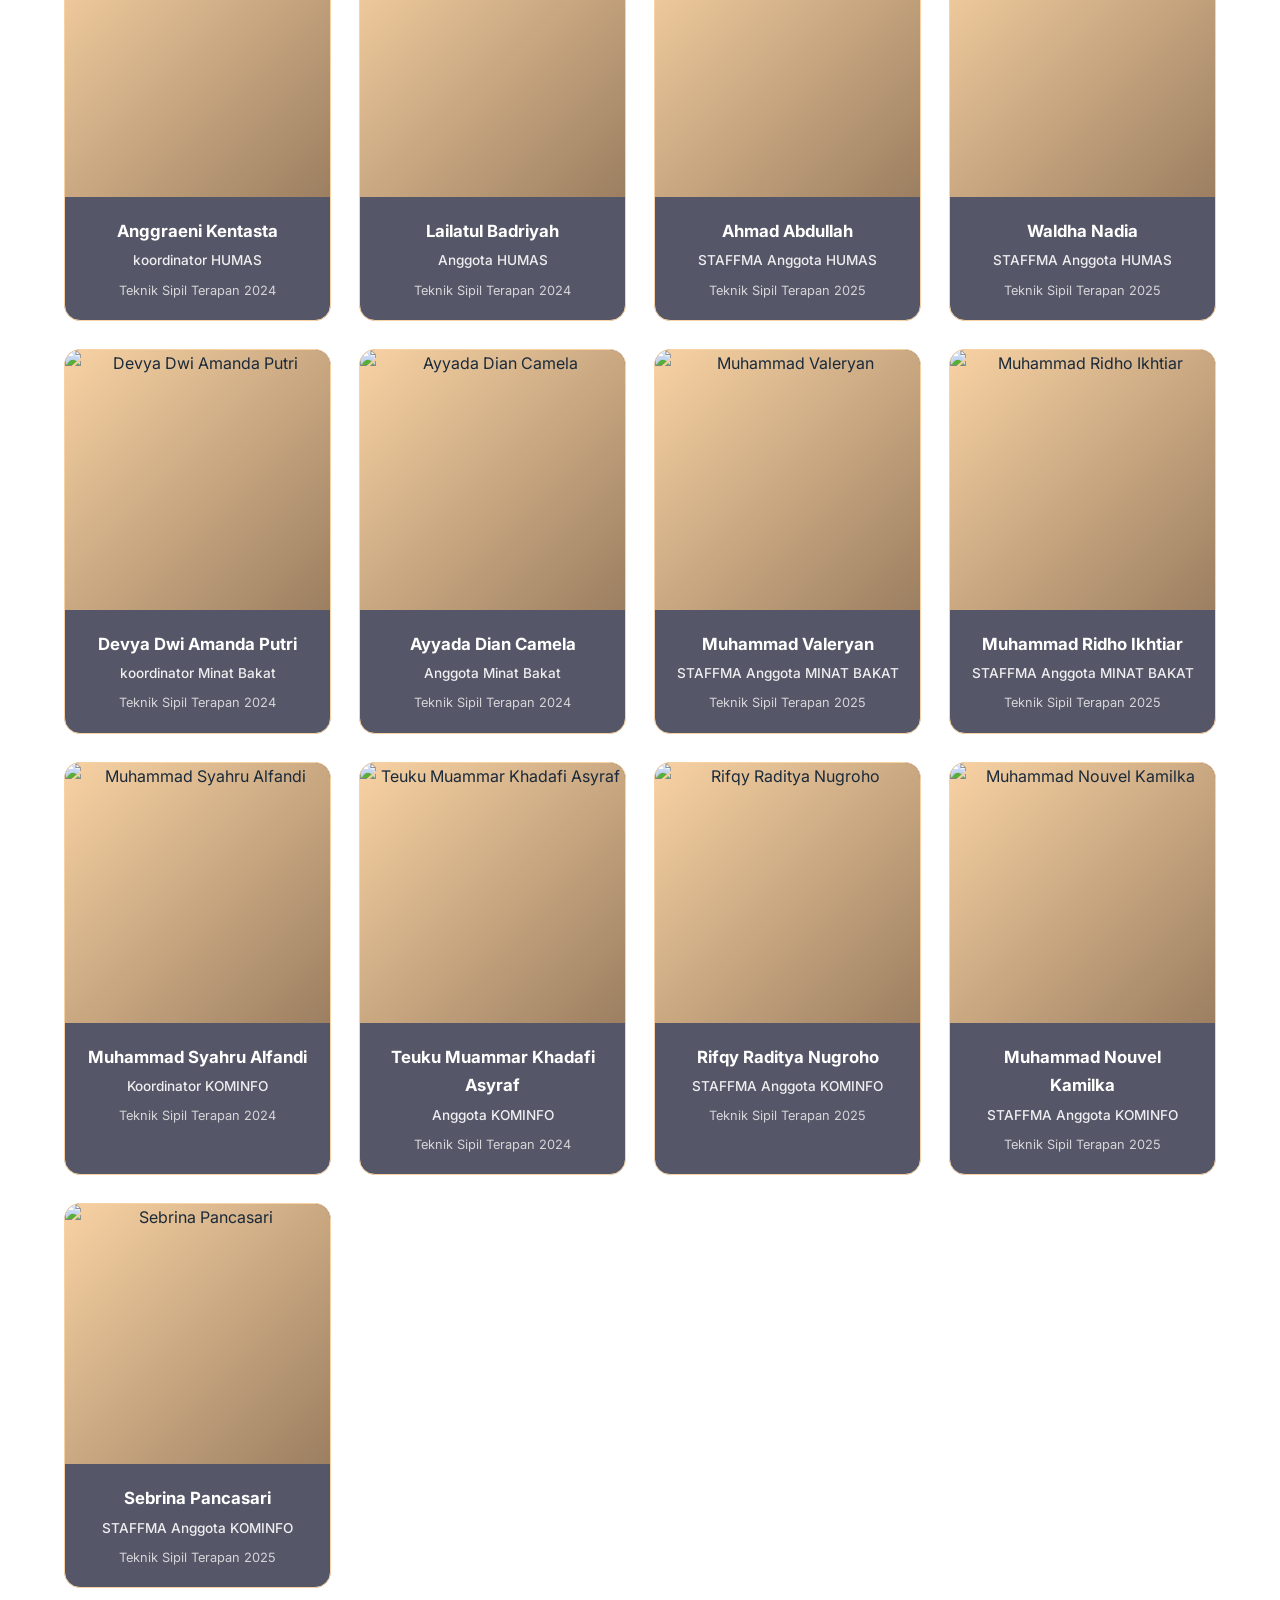
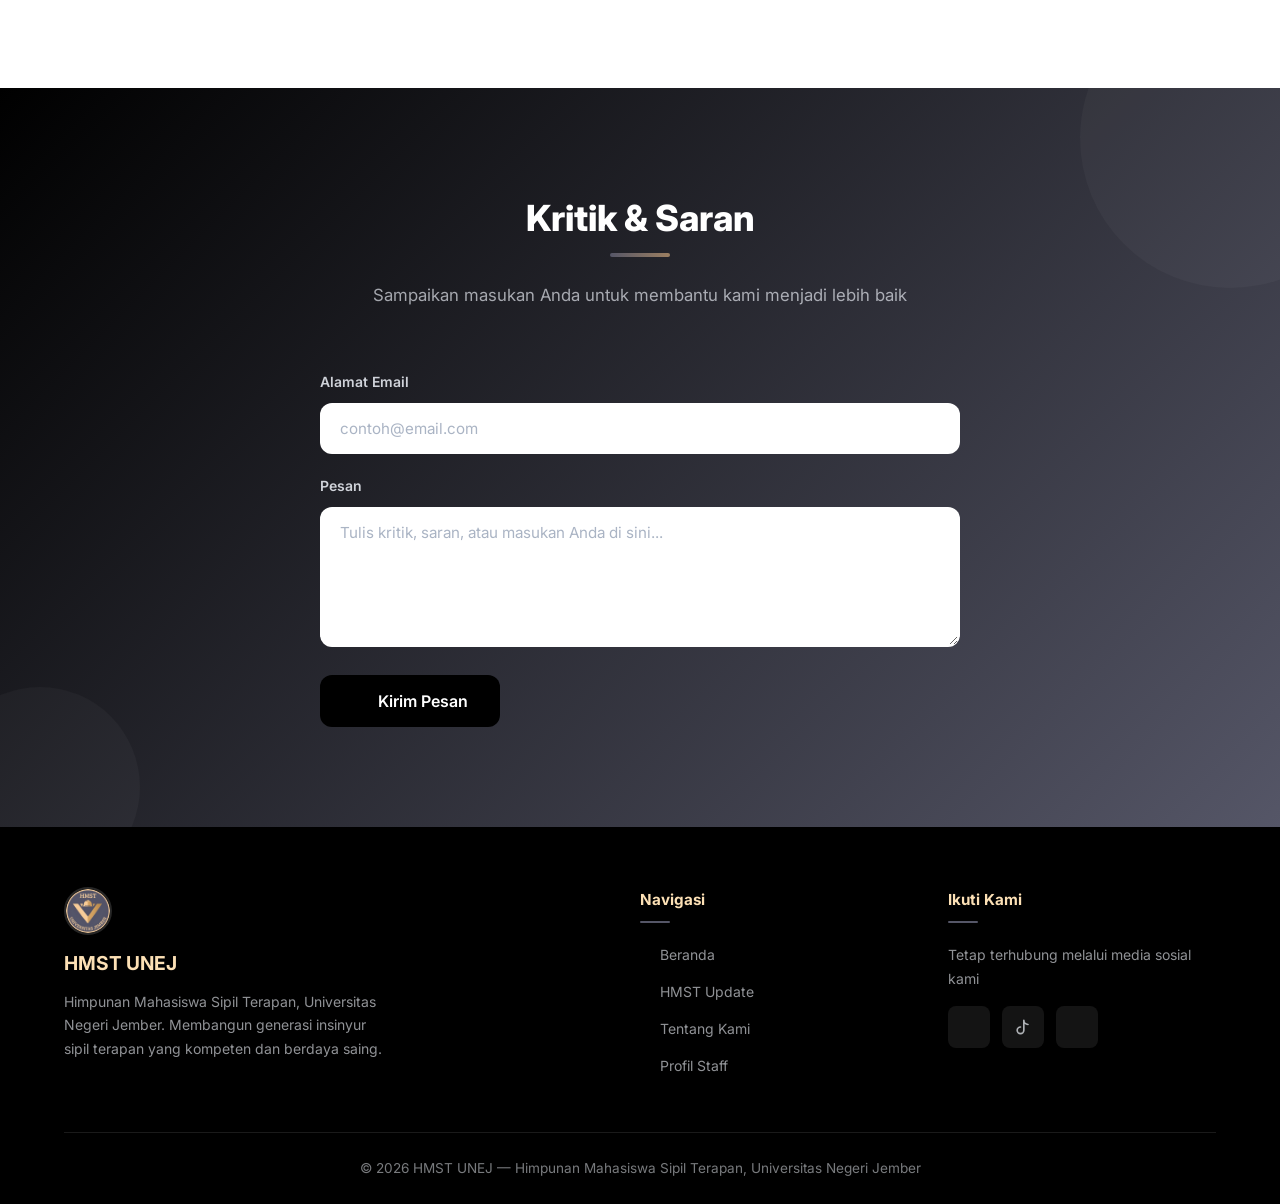
==== commit 007089d4: "Add files via upload" ====
--- a/index.html
+++ b/index.html
@@ -25,7 +25,7 @@
     <div class="container">
       <a href="#beranda" class="nav-brand">
         <img src="assets/LOGO HMST.jpg" alt="LOGO HMST">
-        <span>HMST UNIVERSITAS JEMBER</span>
+        <span>HMST UNEJ</span>
       </a>
 
       <div class="nav-links" id="navLinks">
@@ -65,7 +65,7 @@
           Universitas Negeri Jember
         </div>
 
-        <h1>Himpunan Mahasiswa <span class="highlight">Sipil Terapan</span></h1>
+        <h1>Himpunan Mahasiswa Sipil Terapan</h1>
 
         <p class="hero-desc">
           Membangun generasi diploma sipil terapan yang kompeten, inovatif, dan berdaya saing tinggi 
@@ -89,11 +89,11 @@
             <span class="label">Anggota Aktif</span>
           </div>
           <div class="hero-stat">
-            <span class="number" data-target="15" data-suffix="+">0+</span>
+            <span class="number" data-target="8" data-suffix="+">0+</span>
             <span class="label">Program Kerja</span>
           </div>
           <div class="hero-stat">
-            <span class="number" data-target="500" data-suffix="+">0+</span>
+            <span class="number" data-target="50" data-suffix="+">0+</span>
             <span class="label">Alumni</span>
           </div>
         </div>
@@ -128,8 +128,8 @@
         <!-- Card 1 -->
         <article class="news-card fade-up">
           <div class="news-card-img">
-            <img src="assets/news-seminar.jpg" alt="Seminar Nasional">
-            <span class="badge">Seminar</span>
+            <img src="assets/OPEN TALK.jpg" alt="OPEN TALK">
+            <span class="badge">Open Talk Semester Genap Tahun Akademik 2026</span>
           </div>
           <div class="news-card-body">
             <div class="news-card-date">
@@ -147,8 +147,8 @@
         <!-- Card 2 -->
         <article class="news-card fade-up">
           <div class="news-card-img">
-            <img src="assets/news-kunjungan.jpg" alt="Kunjungan Lapangan">
-            <span class="badge">Kunjungan</span>
+            <img src="assets/ELEVASI.jpg" alt="ELEVASI">
+            <span class="badge">ELEVASI 2026 (Eksplorasi dan Literasi Vokasi Sipil)</span>
           </div>
           <div class="news-card-body">
             <div class="news-card-date">
@@ -166,8 +166,8 @@
         <!-- Card 3 -->
         <article class="news-card fade-up">
           <div class="news-card-img">
-            <img src="assets/news-seminar.jpg" alt="Lomba Jembatan">
-            <span class="badge">Kompetisi</span>
+            <img src="assets/pengenalan prodi.jpg" alt="pengenalan prodi">
+            <span class="badge">Pengenalan Himpunan dengan Ketua Program Studi Baru</span>
           </div>
           <div class="news-card-body">
             <div class="news-card-date">
@@ -185,8 +185,8 @@
         <!-- Card 4 -->
         <article class="news-card fade-up">
           <div class="news-card-img">
-            <img src="assets/news-kunjungan.jpg" alt="Workshop AutoCAD">
-            <span class="badge">Workshop</span>
+            <img src="assets/SAFARI RAMADHAN.jpg" alt="SAFARI RAMADHAN">
+            <span class="badge">Safari Ramadan 2026</span>
           </div>
           <div class="news-card-body">
             <div class="news-card-date">
@@ -205,8 +205,8 @@
          <!-- Card 5 -->
         <article class="news-card fade-up">
           <div class="news-card-img">
-            <img src="assets/news-seminar.jpg" alt="Lomba Jembatan">
-            <span class="badge">Kompetisi</span>
+            <img src="assets/Upgrading.jpg" alt="Upgrading">
+            <span class="badge">Upgrading Staff Magang Himpunan 2026</span>
           </div>
           <div class="news-card-body">
             <div class="news-card-date">
@@ -224,8 +224,8 @@
         <!-- Card 6 -->
         <article class="news-card fade-up">
           <div class="news-card-img">
-            <img src="assets/news-seminar.jpg" alt="Lomba Jembatan">
-            <span class="badge">Kompetisi</span>
+            <img src="assets/PELATIHAN ETABS.jpg" alt="PELATIHAN ETABS">
+            <span class="badge">Pelatihan Software ETABS 2026</span>
           </div>
           <div class="news-card-body">
             <div class="news-card-date">
@@ -244,8 +244,8 @@
         <!-- Card 7 -->
         <article class="news-card fade-up">
           <div class="news-card-img">
-            <img src="assets/news-seminar.jpg" alt="Lomba Jembatan">
-            <span class="badge">Kompetisi</span>
+            <img src="assets/VEST.jpg" alt="VEST">
+            <span class="badge">VEST 2026 (Vocation Event Of Sport and Talent)</span>
           </div>
           <div class="news-card-body">
             <div class="news-card-date">
@@ -264,8 +264,8 @@
          <!-- Card 8 -->
         <article class="news-card fade-up">
           <div class="news-card-img">
-            <img src="assets/news-seminar.jpg" alt="Lomba Jembatan">
-            <span class="badge">Kompetisi</span>
+            <img src="assets/SARASEHAN.jpg" alt="SARASEHAN">
+            <span class="badge">Sarasehan Himpunan Mahasiswa Sipil Terapan (HMST) Universitas Jember dan Himpunan Mahasiswa Sipil (HMS) UIN Malang</span>
           </div>
           <div class="news-card-body">
             <div class="news-card-date">
@@ -383,100 +383,398 @@
         <!-- Ketua -->
         <div class="person-card fade-up">
           <div class="person-card-img">
-            <img src="https://i.pravatar.cc/300?img=11" alt="Ahmad Fauzi Rahman">
-          </div>
-          <div class="person-card-body">
-            <h3>Ahmad Fauzi Rahman</h3>
-            <p class="role">Ketua Umum</p>
-            <p class="detail">Teknik Sipil Terapan 2022</p>
+            <img src="https://i.pravatar.cc/300?img=11" alt="Rahmatullah Pratama Firdaus Wibowo">
+          </div>
+          <div class="person-card-body">
+            <h3>Rahmatullah Pratama Firdaus Wibowo</h3>
+            <p class="role">Ketua Himpunan</p>
+            <p class="detail">Teknik Sipil Terapan 2024</p>
           </div>
         </div>
 
         <!-- Wakil Ketua -->
         <div class="person-card fade-up">
           <div class="person-card-img">
-            <img src="https://i.pravatar.cc/300?img=5" alt="Siti Nurhaliza">
-          </div>
-          <div class="person-card-body">
-            <h3>Siti Nurhaliza</h3>
-            <p class="role">Wakil Ketua</p>
-            <p class="detail">Teknik Sipil Terapan 2022</p>
+            <img src="https://i.pravatar.cc/300?img=5" alt="Dirga Arya Mandala">
+          </div>
+          <div class="person-card-body">
+            <h3>Dirga Arya Mandala</h3>
+            <p class="role">Wakil Ketua Himpunan</p>
+            <p class="detail">Teknik Sipil Terapan 2024</p>
           </div>
         </div>
 
         <!-- Sekretaris -->
         <div class="person-card fade-up">
           <div class="person-card-img">
-            <img src="https://i.pravatar.cc/300?img=13" alt="Dimas Prasetyo">
-          </div>
-          <div class="person-card-body">
-            <h3>Dimas Prasetyo</h3>
+            <img src="https://i.pravatar.cc/300?img=13" alt="Zafira Roidatun Nur Humaidah">
+          </div>
+          <div class="person-card-body">
+            <h3>Zafira Roidatun Nur Humaidah</h3>
             <p class="role">Sekretaris</p>
-            <p class="detail">Teknik Sipil Terapan 2023</p>
-          </div>
-        </div>
-
+            <p class="detail">Teknik Sipil Terapan 2024</p>
+          </div>
+        </div>
+
+        <!-- STAFFMA Sekretaris 2 -->
+        <div class="person-card fade-up">
+          <div class="person-card-img">
+            <img src="https://i.pravatar.cc/300?img=13" alt="Radit Zay Pratama">
+          </div>
+          <div class="person-card-body">
+            <h3>Radit Zay Pratama</h3>
+            <p class="role">STAFFMA Sekretaris 2</p>
+            <p class="detail">Teknik Sipil Terapan 2025</p>
+          </div>
+        </div>
+         
         <!-- Bendahara -->
         <div class="person-card fade-up">
           <div class="person-card-img">
-            <img src="https://i.pravatar.cc/300?img=9" alt="Anisa Dewi Lestari">
-          </div>
-          <div class="person-card-body">
-            <h3>Anisa Dewi Lestari</h3>
+            <img src="https://i.pravatar.cc/300?img=9" alt="Radella Olvara Putri Andita">
+          </div>
+          <div class="person-card-body">
+            <h3>Radella Olvara Putri Andita</h3>
             <p class="role">Bendahara</p>
-            <p class="detail">Teknik Sipil Terapan 2023</p>
-          </div>
-        </div>
-
-        <!-- Koordinator Akademik -->
-        <div class="person-card fade-up">
-          <div class="person-card-img">
-            <img src="https://i.pravatar.cc/300?img=15" alt="Rizky Maulana">
-          </div>
-          <div class="person-card-body">
-            <h3>Rizky Maulana</h3>
-            <p class="role">Koordinator Akademik</p>
-            <p class="detail">Teknik Sipil Terapan 2022</p>
-          </div>
-        </div>
-
-        <!-- Humas -->
-        <div class="person-card fade-up">
-          <div class="person-card-img">
-            <img src="https://i.pravatar.cc/300?img=10" alt="Putri Amelia">
-          </div>
-          <div class="person-card-body">
-            <h3>Putri Amelia</h3>
-            <p class="role">Koordinator Humas</p>
-            <p class="detail">Teknik Sipil Terapan 2023</p>
-          </div>
-        </div>
-
-        <!-- Minat Bakat -->
-        <div class="person-card fade-up">
-          <div class="person-card-img">
-            <img src="https://i.pravatar.cc/300?img=33" alt="Bayu Saputra">
-          </div>
-          <div class="person-card-body">
-            <h3>Bayu Saputra</h3>
-            <p class="role">Koordinator Minat & Bakat</p>
-            <p class="detail">Teknik Sipil Terapan 2023</p>
-          </div>
-        </div>
-
-        <!-- Sosial -->
-        <div class="person-card fade-up">
-          <div class="person-card-img">
-            <img src="https://i.pravatar.cc/300?img=20" alt="Farah Nabila">
-          </div>
-          <div class="person-card-body">
-            <h3>Farah Nabila</h3>
-            <p class="role">Koordinator Sosial</p>
-            <p class="detail">Teknik Sipil Terapan 2023</p>
-          </div>
-        </div>
-      </div>
-    </div>
+            <p class="detail">Teknik Sipil Terapan 2024</p>
+          </div>
+        </div>
+        
+        <!-- STAFFMA Bendahara 2 -->
+        <div class="person-card fade-up">
+          <div class="person-card-img">
+            <img src="https://i.pravatar.cc/300?img=13" alt="R. A. Aisyah">
+          </div>
+          <div class="person-card-body">
+            <h3>R. A. Aisyah</h3>
+            <p class="role">STAFFMA Bendahara 2</p>
+            <p class="detail">Teknik Sipil Terapan 2025</p>
+          </div>
+        </div>
+
+        <!-- PSDM -->
+        <div class="person-card fade-up">
+          <div class="person-card-img">
+            <img src="https://i.pravatar.cc/300?img=15" alt="Zahra Nur Fitria">
+          </div>
+          <div class="person-card-body">
+            <h3>Zahra Nur Fitria</h3>
+            <p class="role">koordinator PSDM</p>
+            <p class="detail">Teknik Sipil Terapan 2024</p>
+          </div>
+        </div>
+
+         <!-- PSDM -->
+        <div class="person-card fade-up">
+          <div class="person-card-img">
+            <img src="https://i.pravatar.cc/300?img=15" alt="Marsya Zallikha Ramadhani">
+          </div>
+          <div class="person-card-body">
+            <h3>Marsya Zallikha Ramadhani</h3>
+            <p class="role">Anggota PSDM</p>
+            <p class="detail">Teknik Sipil Terapan 2024</p>
+          </div>
+        </div>
+
+         <!-- PSDM -->
+        <div class="person-card fade-up">
+          <div class="person-card-img">
+            <img src="https://i.pravatar.cc/300?img=15" alt="Habib Sadewa">
+          </div>
+          <div class="person-card-body">
+            <h3>Habib Sadewa</h3>
+            <p class="role">Anggota PSDM</p>
+            <p class="detail">Teknik Sipil Terapan 2024</p>
+          </div>
+        </div>
+        
+        <!-- STAFFMA PSDM -->
+        <div class="person-card fade-up">
+          <div class="person-card-img">
+            <img src="https://i.pravatar.cc/300?img=13" alt="Fajar Anugrah Putra">
+          </div>
+          <div class="person-card-body">
+            <h3>Fajar Anugrah Putra</h3>
+            <p class="role">STAFFMA Anggota PSDM</p>
+            <p class="detail">Teknik Sipil Terapan 2025</p>
+          </div>
+        </div>
+
+        <!-- STAFFMA PSDM -->
+        <div class="person-card fade-up">
+          <div class="person-card-img">
+            <img src="https://i.pravatar.cc/300?img=13" alt="Muhammad Yazril">
+          </div>
+          <div class="person-card-body">
+            <h3>Muhammad Yazril</h3>
+            <p class="role">STAFFMA Anggota PSDM</p>
+            <p class="detail">Teknik Sipil Terapan 2025</p>
+          </div>
+        </div>
+
+        <!-- STAFFMA PSDM -->
+        <div class="person-card fade-up">
+          <div class="person-card-img">
+            <img src="https://i.pravatar.cc/300?img=13" alt="Diva Sri Sahla Tabona">
+          </div>
+          <div class="person-card-body">
+            <h3>Diva Sri Sahla Tabona</h3>
+            <p class="role">STAFFMA Anggota PSDM</p>
+            <p class="detail">Teknik Sipil Terapan 2025</p>
+          </div>
+        </div>
+
+        <!-- KESMA -->
+        <div class="person-card fade-up">
+          <div class="person-card-img">
+            <img src="https://i.pravatar.cc/300?img=10" alt="Shafira Anastasya Salsabilah">
+          </div>
+          <div class="person-card-body">
+            <h3>Shafira Anastasya Salsabilah</h3>
+            <p class="role">Koordinator KESMA</p>
+            <p class="detail">Teknik Sipil Terapan 2024</p>
+          </div>
+        </div>
+
+         <!-- KESMA -->
+        <div class="person-card fade-up">
+          <div class="person-card-img">
+            <img src="https://i.pravatar.cc/300?img=10" alt="Mochamad Alfin Riezqinanda">
+          </div>
+          <div class="person-card-body">
+            <h3>Mochamad Alfin Riezqinanda</h3>
+            <p class="role">Anggota KESMA</p>
+            <p class="detail">Teknik Sipil Terapan 2024</p>
+          </div>
+        </div>
+
+        <!-- STAFFMA KESMA -->
+        <div class="person-card fade-up">
+          <div class="person-card-img">
+            <img src="https://i.pravatar.cc/300?img=13" alt="Muhammad Nabil">
+          </div>
+          <div class="person-card-body">
+            <h3>Muhammad Nabil</h3>
+            <p class="role">STAFFMA Anggota KESMA</p>
+            <p class="detail">Teknik Sipil Terapan 2025</p>
+          </div>
+        </div>
+
+        <!-- STAFFMA KESMA -->
+        <div class="person-card fade-up">
+          <div class="person-card-img">
+            <img src="https://i.pravatar.cc/300?img=13" alt="Aqilah Najaah">
+          </div>
+          <div class="person-card-body">
+            <h3>Aqilah Najaah</h3>
+            <p class="role">STAFFMA Anggota KESMA</p>
+            <p class="detail">Teknik Sipil Terapan 2025</p>
+          </div>
+        </div>
+
+        <!-- KWU -->
+        <div class="person-card fade-up">
+          <div class="person-card-img">
+            <img src="https://i.pravatar.cc/300?img=33" alt="Arista Pitaningrum">
+          </div>
+          <div class="person-card-body">
+            <h3>Arista Pitaningrum</h3>
+            <p class="role">Koordinator KWU</p>
+            <p class="detail">Teknik Sipil Terapan 2024</p>
+          </div>
+        </div>
+
+        <!-- KWU -->
+        <div class="person-card fade-up">
+          <div class="person-card-img">
+            <img src="https://i.pravatar.cc/300?img=33" alt="Adisya Maulidia">
+          </div>
+          <div class="person-card-body">
+            <h3>Adisya Maulidia</h3>
+            <p class="role">Anggota KWU</p>
+            <p class="detail">Teknik Sipil Terapan 2024</p>
+          </div>
+        </div>
+
+        <!-- STAFFMA KWU -->
+        <div class="person-card fade-up">
+          <div class="person-card-img">
+            <img src="https://i.pravatar.cc/300?img=13" alt="Marizka Safira">
+          </div>
+          <div class="person-card-body">
+            <h3>Marizka Safira</h3>
+            <p class="role">STAFFMA Anggota KWU</p>
+            <p class="detail">Teknik Sipil Terapan 2025</p>
+          </div>
+        </div>
+
+        <!-- STAFFMA KWU -->
+        <div class="person-card fade-up">
+          <div class="person-card-img">
+            <img src="https://i.pravatar.cc/300?img=13" alt="Rakha Ardini">
+          </div>
+          <div class="person-card-body">
+            <h3>Rakha Ardini</h3>
+            <p class="role">STAFFMA Anggota KWU</p>
+            <p class="detail">Teknik Sipil Terapan 2025</p>
+          </div>
+        </div>
+
+        <!-- HUMAS -->
+        <div class="person-card fade-up">
+          <div class="person-card-img">
+            <img src="https://i.pravatar.cc/300?img=20" alt="Anggraeni Kentasta">
+          </div>
+          <div class="person-card-body">
+            <h3>Anggraeni Kentasta</h3>
+            <p class="role">koordinator HUMAS</p>
+            <p class="detail">Teknik Sipil Terapan 2024</p>
+          </div>
+        </div>
+
+     <!-- HUMAS -->
+        <div class="person-card fade-up">
+          <div class="person-card-img">
+            <img src="https://i.pravatar.cc/300?img=20" alt="Lailatul Badriyah">
+          </div>
+          <div class="person-card-body">
+            <h3>Lailatul Badriyah</h3>
+            <p class="role">Anggota HUMAS</p>
+            <p class="detail">Teknik Sipil Terapan 2024</p>
+          </div>
+        </div>
+
+        <!-- STAFFMA HUMAS -->
+        <div class="person-card fade-up">
+          <div class="person-card-img">
+            <img src="https://i.pravatar.cc/300?img=13" alt="Ahmad Abdullah">
+          </div>
+          <div class="person-card-body">
+            <h3>Ahmad Abdullah</h3>
+            <p class="role">STAFFMA Anggota HUMAS</p>
+            <p class="detail">Teknik Sipil Terapan 2025</p>
+          </div>
+        </div>
+
+        <!-- STAFFMA HUMAS -->
+        <div class="person-card fade-up">
+          <div class="person-card-img">
+            <img src="https://i.pravatar.cc/300?img=13" alt="Waldha Nadia">
+          </div>
+          <div class="person-card-body">
+            <h3>Waldha Nadia</h3>
+            <p class="role">STAFFMA Anggota HUMAS</p>
+            <p class="detail">Teknik Sipil Terapan 2025</p>
+          </div>
+        </div>
+      
+    <!-- MINAT BAKAT -->
+        <div class="person-card fade-up">
+          <div class="person-card-img">
+            <img src="https://i.pravatar.cc/300?img=20" alt="Devya Dwi Amanda Putri">
+          </div>
+          <div class="person-card-body">
+            <h3>Devya Dwi Amanda Putri</h3>
+            <p class="role">koordinator Minat Bakat</p>
+            <p class="detail">Teknik Sipil Terapan 2024</p>
+          </div>
+        </div>
+
+    <!-- MINAT BAKAT -->
+        <div class="person-card fade-up">
+          <div class="person-card-img">
+            <img src="https://i.pravatar.cc/300?img=20" alt="Ayyada Dian Camela">
+          </div>
+          <div class="person-card-body">
+            <h3>Ayyada Dian Camela</h3>
+            <p class="role">Anggota Minat Bakat</p>
+            <p class="detail">Teknik Sipil Terapan 2024</p>
+          </div>
+        </div>
+
+        <!-- STAFFMA MINAT BAKAT -->
+        <div class="person-card fade-up">
+          <div class="person-card-img">
+            <img src="https://i.pravatar.cc/300?img=13" alt="Muhammad Valeryan">
+          </div>
+          <div class="person-card-body">
+            <h3>Muhammad Valeryan</h3>
+            <p class="role">STAFFMA Anggota MINAT BAKAT</p>
+            <p class="detail">Teknik Sipil Terapan 2025</p>
+          </div>
+        </div>
+
+        <!-- STAFFMA MINAT BAKAT -->
+        <div class="person-card fade-up">
+          <div class="person-card-img">
+            <img src="https://i.pravatar.cc/300?img=13" alt="Muhammad Ridho Ikhtiar">
+          </div>
+          <div class="person-card-body">
+            <h3>Muhammad Ridho Ikhtiar</h3>
+            <p class="role">STAFFMA Anggota MINAT BAKAT</p>
+            <p class="detail">Teknik Sipil Terapan 2025</p>
+          </div>
+        </div>
+
+        <!-- KOMINFO -->
+        <div class="person-card fade-up">
+          <div class="person-card-img">
+            <img src="https://i.pravatar.cc/300?img=20" alt="Muhammad Syahru Alfandi">
+          </div>
+          <div class="person-card-body">
+            <h3>Muhammad Syahru Alfandi</h3>
+            <p class="role">Koordinator KOMINFO</p>
+            <p class="detail">Teknik Sipil Terapan 2024</p>
+          </div>
+        </div>
+
+        <!-- KOMINFO -->
+        <div class="person-card fade-up">
+          <div class="person-card-img">
+            <img src="https://i.pravatar.cc/300?img=20" alt="Teuku Muammar Khadafi Asyraf">
+          </div>
+          <div class="person-card-body">
+            <h3>Teuku Muammar Khadafi Asyraf</h3>
+            <p class="role">Anggota KOMINFO</p>
+            <p class="detail">Teknik Sipil Terapan 2024</p>
+          </div>
+        </div>
+
+        <!-- STAFFMA KOMINFO -->
+        <div class="person-card fade-up">
+          <div class="person-card-img">
+            <img src="https://i.pravatar.cc/300?img=13" alt="Rifqy Raditya Nugroho">
+          </div>
+          <div class="person-card-body">
+            <h3>Rifqy Raditya Nugroho</h3>
+            <p class="role">STAFFMA Anggota KOMINFO</p>
+            <p class="detail">Teknik Sipil Terapan 2025</p>
+          </div>
+        </div>
+
+        <!-- STAFFMA KOMINFO -->
+        <div class="person-card fade-up">
+          <div class="person-card-img">
+            <img src="https://i.pravatar.cc/300?img=13" alt="Muhammad Nouvel Kamilka">
+          </div>
+          <div class="person-card-body">
+            <h3>Muhammad Nouvel Kamilka</h3>
+            <p class="role">STAFFMA Anggota KOMINFO</p>
+            <p class="detail">Teknik Sipil Terapan 2025</p>
+          </div>
+        </div>
+
+        <!-- STAFFMA KOMINFO -->
+        <div class="person-card fade-up">
+          <div class="person-card-img">
+            <img src="https://i.pravatar.cc/300?img=13" alt="Sebrina Pancasari">
+          </div>
+          <div class="person-card-body">
+            <h3>Sebrina Pancasari</h3>
+            <p class="role">STAFFMA Anggota KOMINFO</p>
+            <p class="detail">Teknik Sipil Terapan 2025</p>
+          </div>
+        </div>
   </section>
 
   <!-- ============ KRITIK & SARAN ============ -->
@@ -495,7 +793,7 @@
               Alamat Email
             </label>
             <input type="email" id="feedbackEmail" placeholder="contoh@email.com" required>
-            <p class="error-msg">Masukkan alamat email yang valid</p>
+            <p class="error-msg">hmstunej02@gmail.com</p>
           </div>
 
           <div class="form-group">
@@ -530,7 +828,7 @@
       <div class="footer-grid">
         <!-- Brand -->
         <div class="footer-brand">
-          <img src="assets/logo.jpg" alt="Logo HMST UNEJ">
+          <img src="assets/LOGO HMST.jpg" alt="LOGO HMST">
           <h3>HMST UNEJ</h3>
           <p>Himpunan Mahasiswa Sipil Terapan, Universitas Negeri Jember. Membangun generasi insinyur sipil terapan yang kompeten dan berdaya saing.</p>
         </div>
--- a/style.css
+++ b/style.css
@@ -362,7 +362,7 @@
 .hero h1 {
   font-size: 3.5rem;
   font-weight: 900;
-  color: var(--white);
+  color: #F8D19F;
   line-height: 1.15;
   margin-bottom: 20px;
   letter-spacing: -1px;
@@ -544,7 +544,7 @@
 }
 
 .news-card {
-  background: var(--color-1);
+  background: #555667;
   border-radius: var(--radius-lg);
   overflow: hidden;
   border: 1px solid var(--color-2);
@@ -604,7 +604,7 @@
 .news-card-body h3 {
   font-size: 1.1rem;
   font-weight: 700;
-  color: var(--color-6);
+  color: var(--white);
   margin-bottom: 10px;
   line-height: 1.5;
   display: -webkit-box;
@@ -615,7 +615,7 @@
 
 .news-card-body p {
   font-size: 0.9rem;
-  color: var(--text-muted);
+  color: rgba(255, 255, 255, 0.8);
   line-height: 1.7;
   display: -webkit-box;
   -webkit-line-clamp: 3;
@@ -643,7 +643,17 @@
    TENTANG KAMI
    ============================================ */
 .about-section {
-  background: var(--color-1);
+  background: #555667;
+}
+
+.about-section .section-header h2,
+.about-section .about-text h3 {
+  color: var(--white);
+}
+
+.about-section .section-header p,
+.about-section .about-text p {
+  color: rgba(255, 255, 255, 0.8);
 }
 
 .about-grid {
@@ -787,7 +797,7 @@
 }
 
 .person-card {
-  background: var(--color-1);
+  background: #555667;
   border-radius: var(--radius-lg);
   overflow: hidden;
   border: 1px solid var(--color-2);
@@ -843,20 +853,20 @@
 .person-card-body h3 {
   font-size: 1.05rem;
   font-weight: 700;
-  color: var(--color-6);
+  color: var(--white);
   margin-bottom: 4px;
 }
 
 .person-card-body .role {
   font-size: 0.85rem;
-  color: var(--color-5);
+  color: rgba(255, 255, 255, 0.9);
   font-weight: 500;
   margin-bottom: 8px;
 }
 
 .person-card-body .detail {
   font-size: 0.8rem;
-  color: var(--text-muted);
+  color: rgba(255, 255, 255, 0.75);
   line-height: 1.5;
 }
 
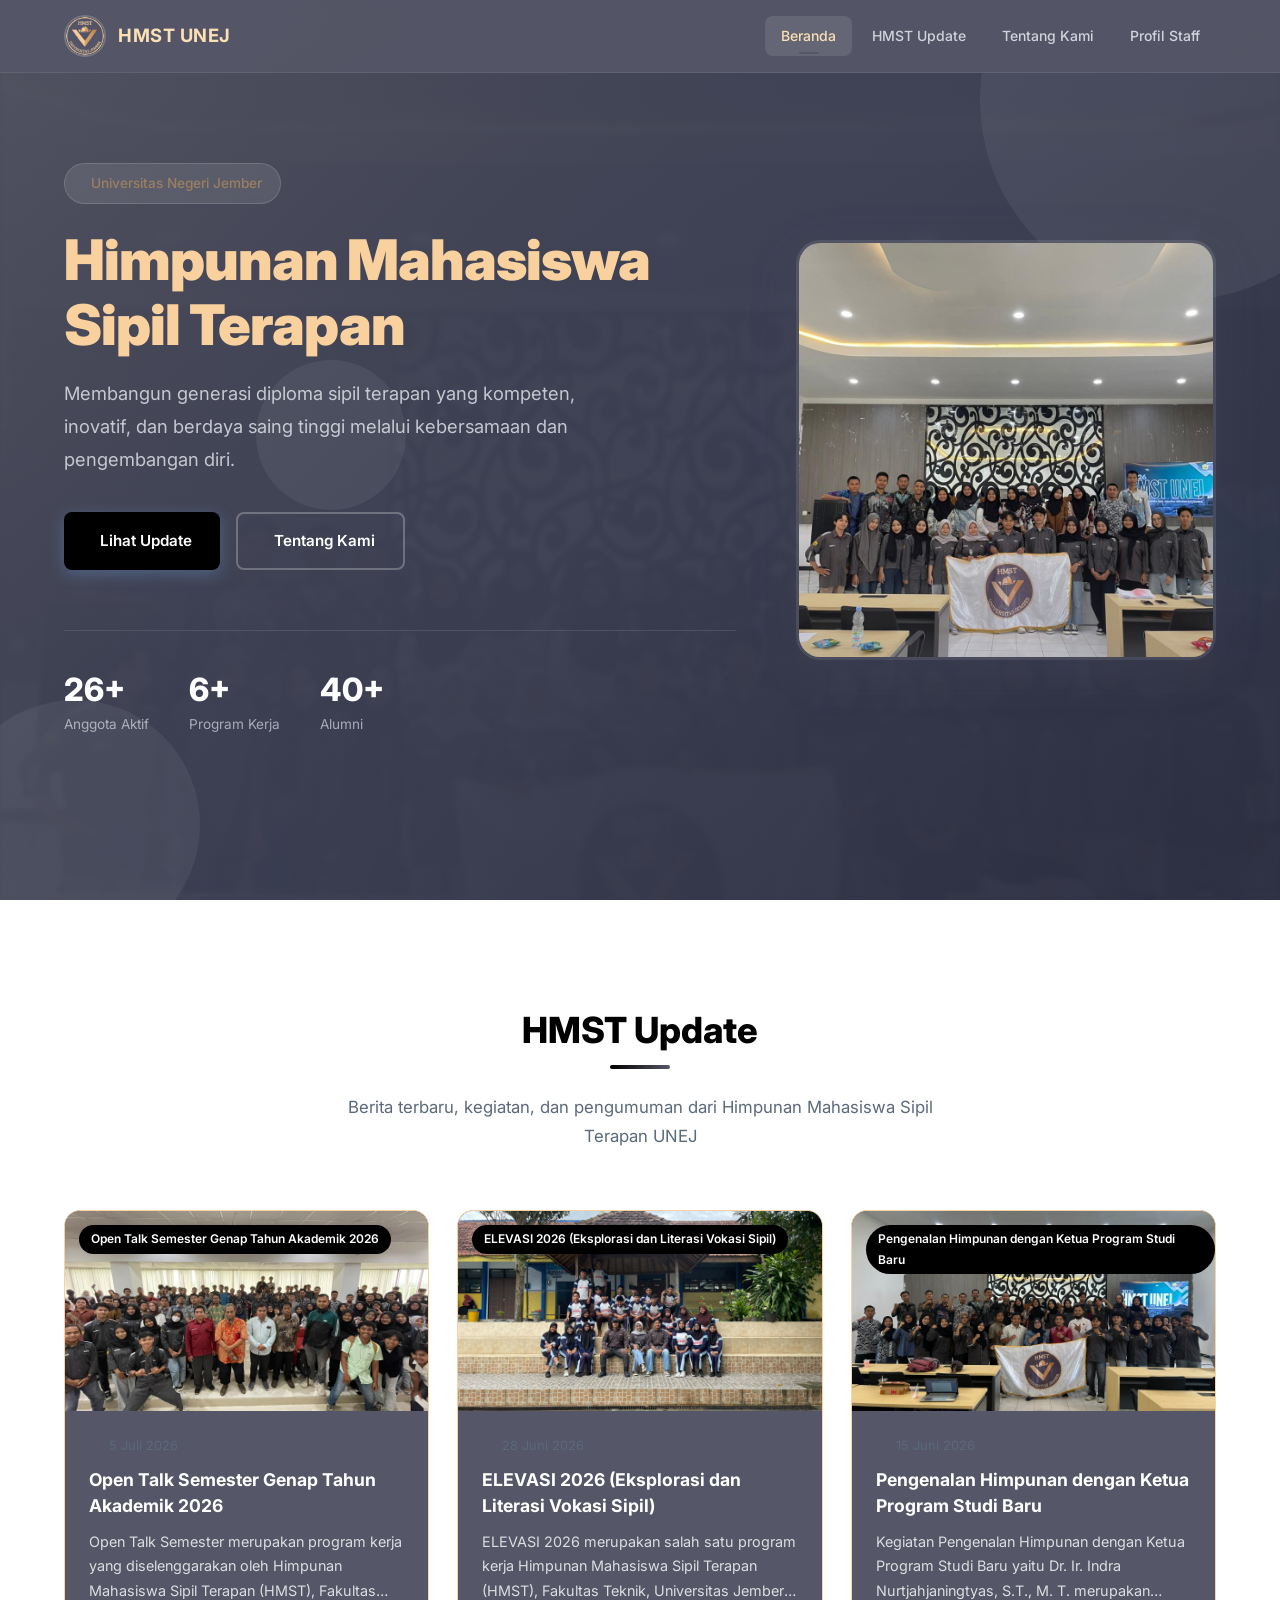
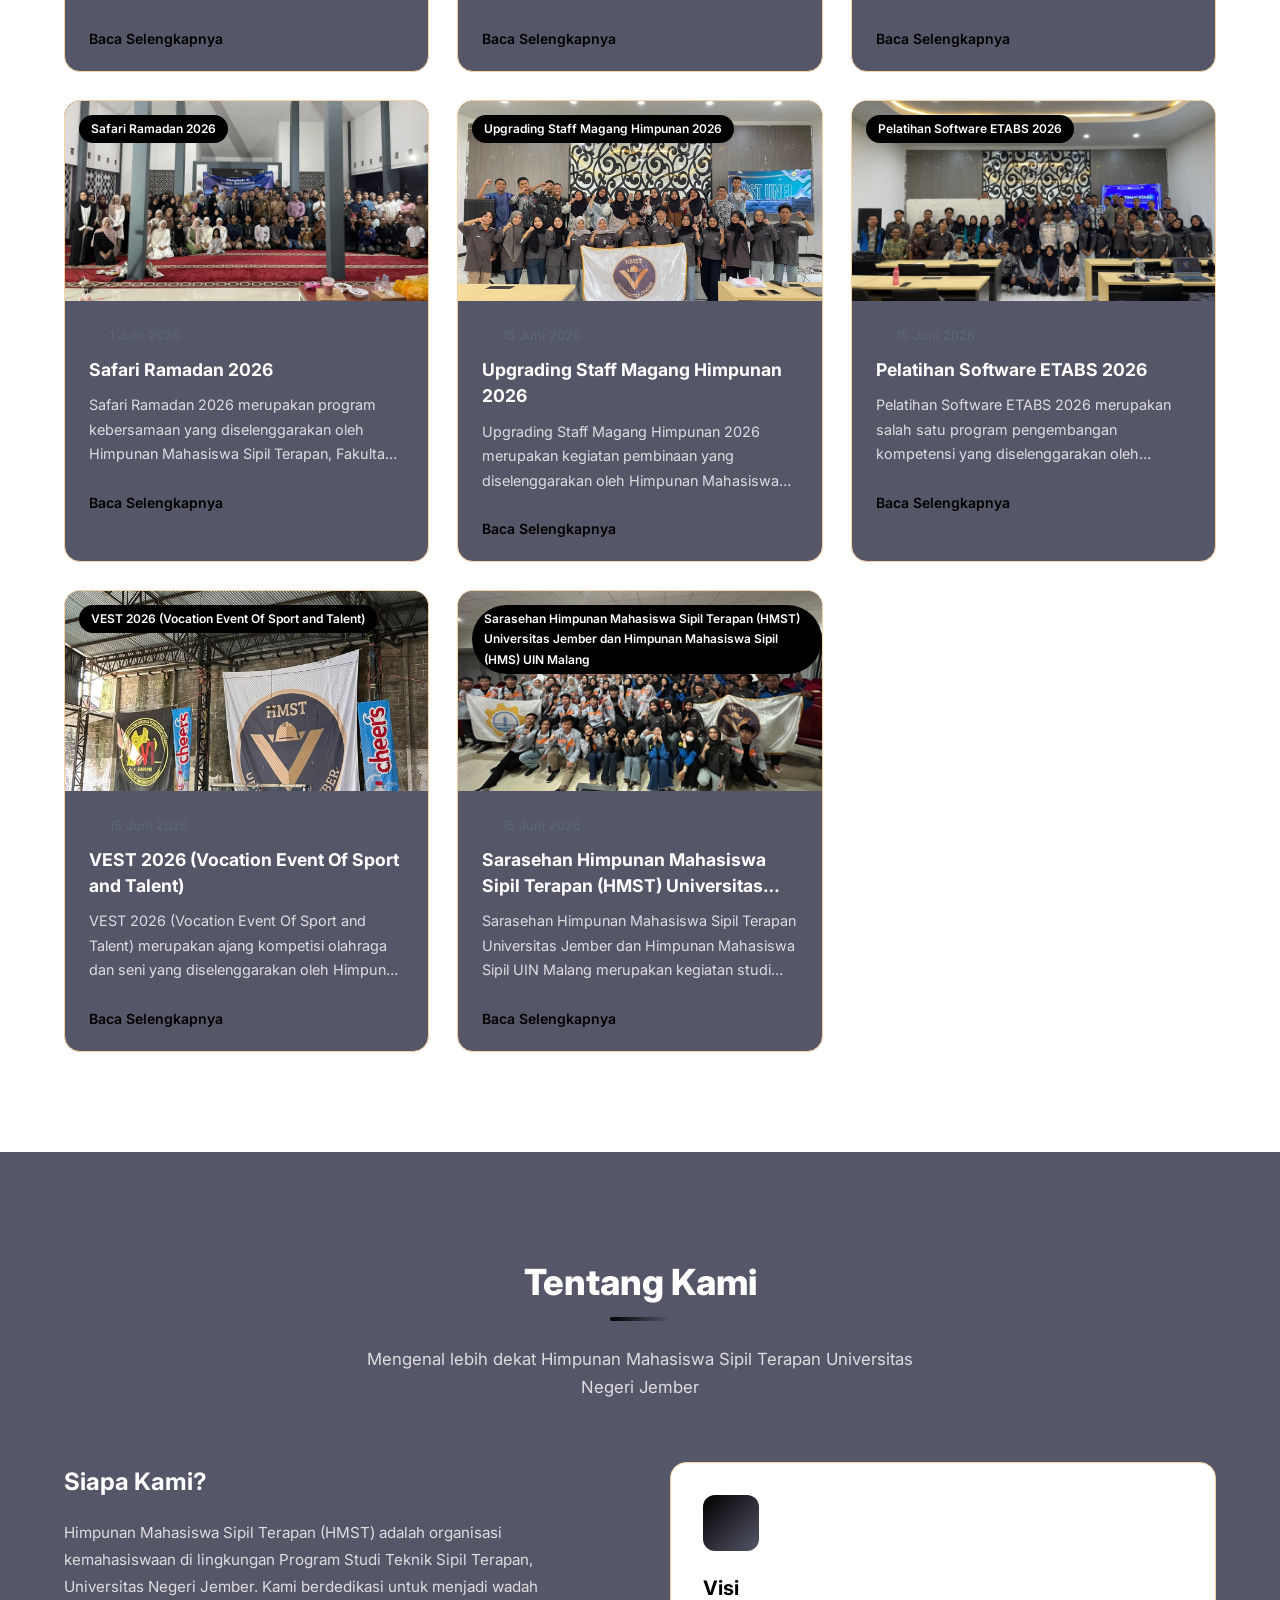
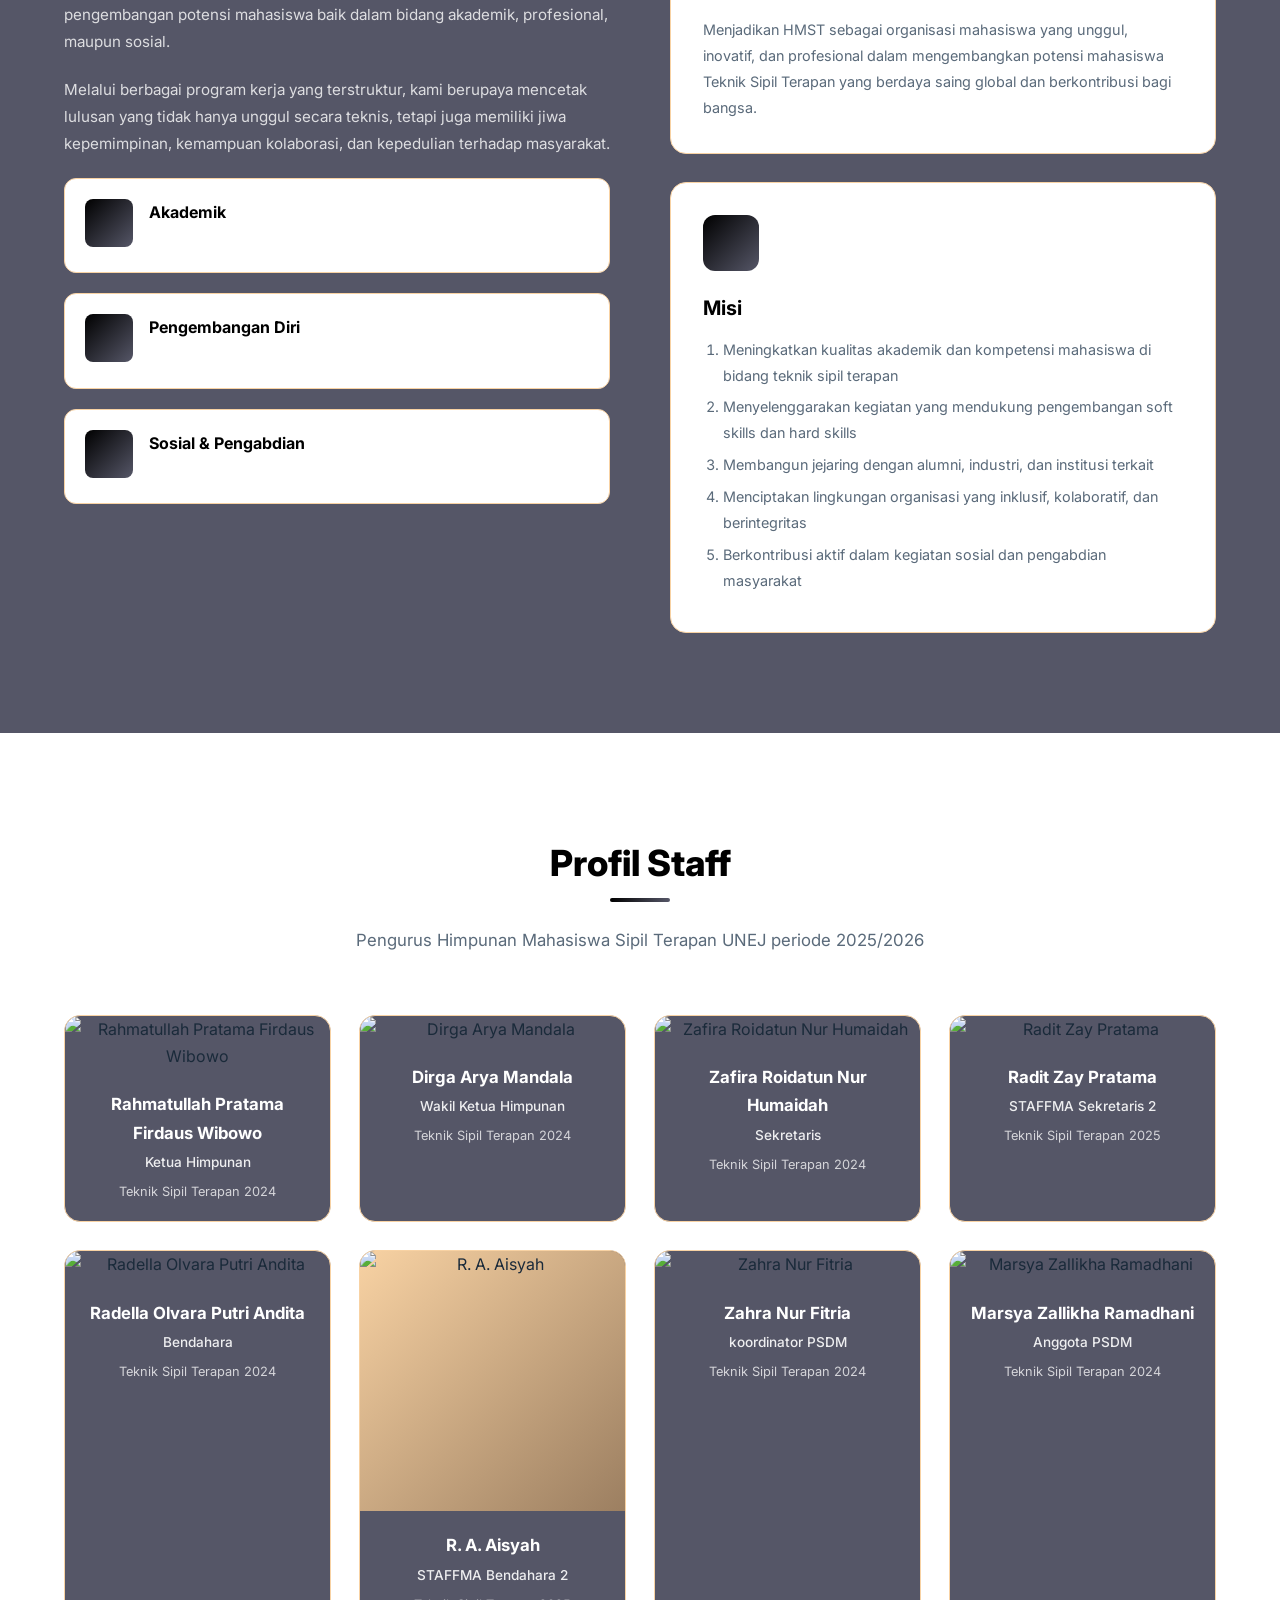
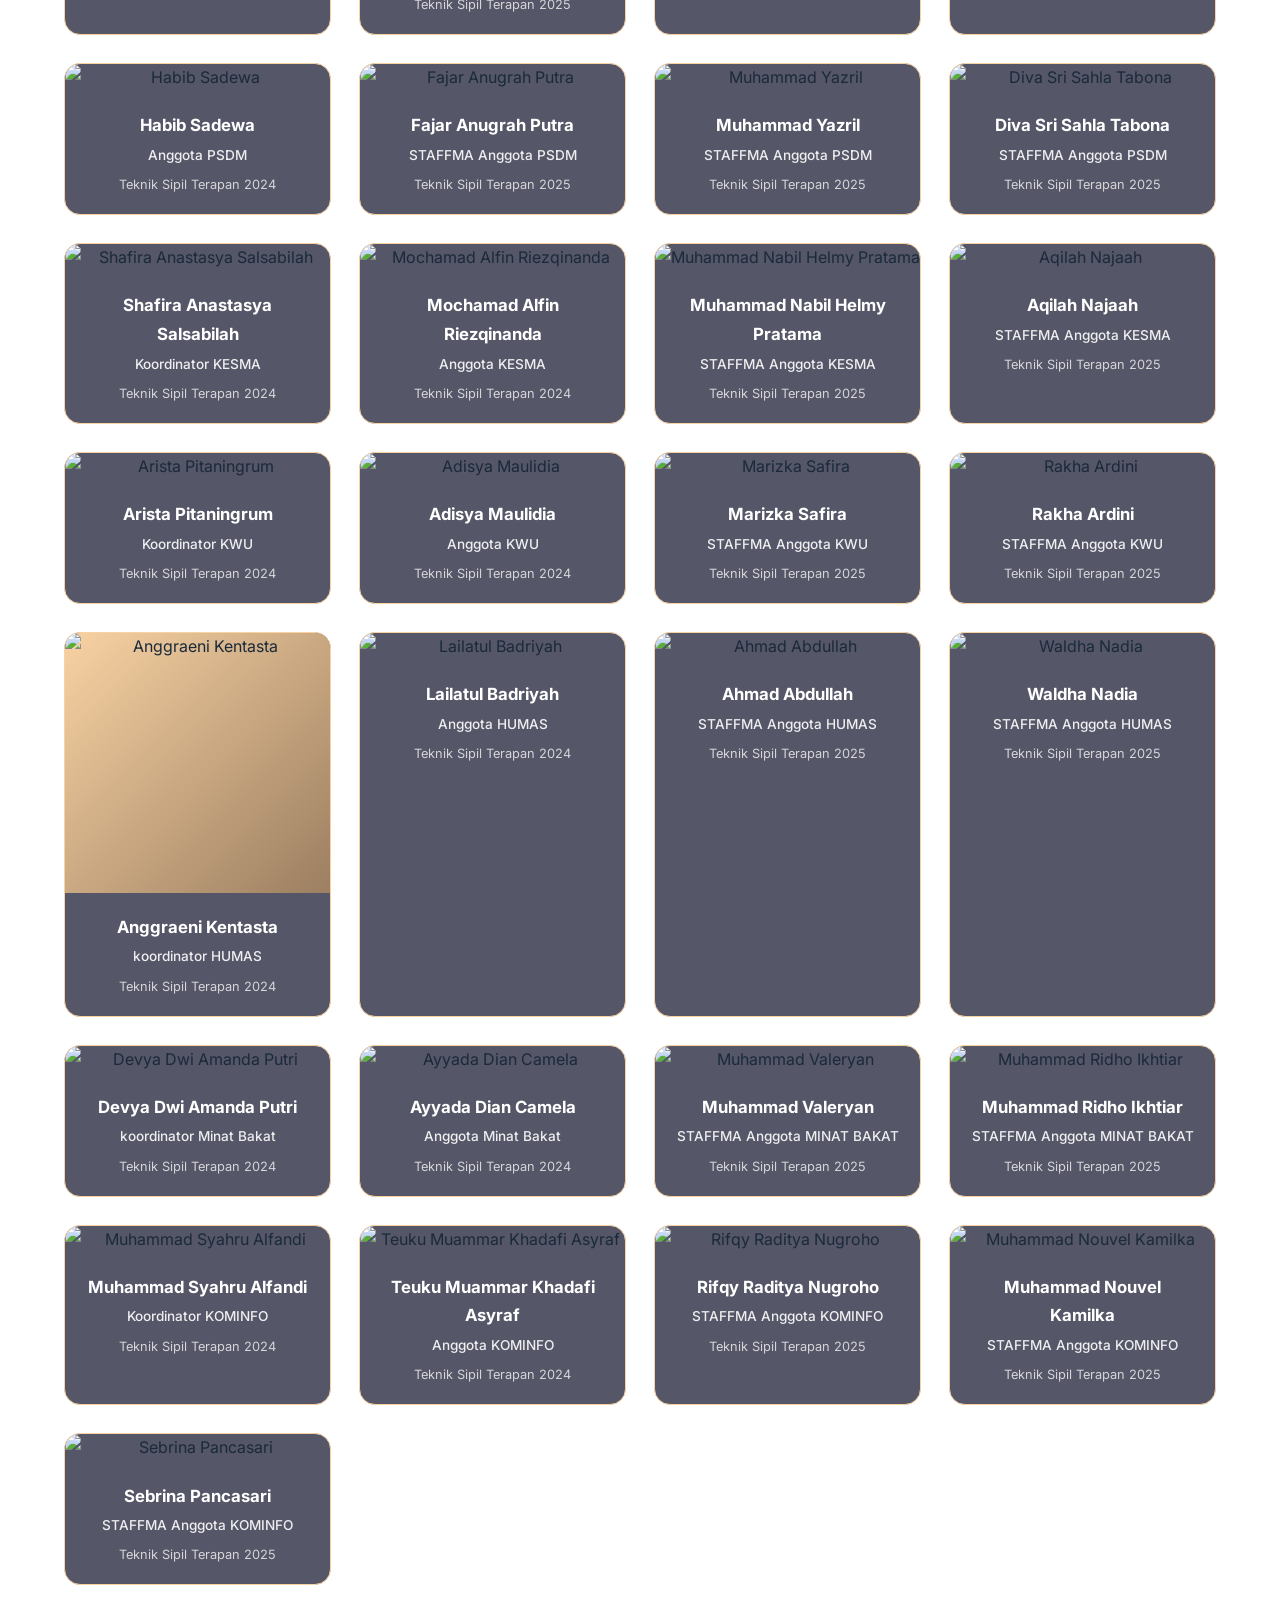
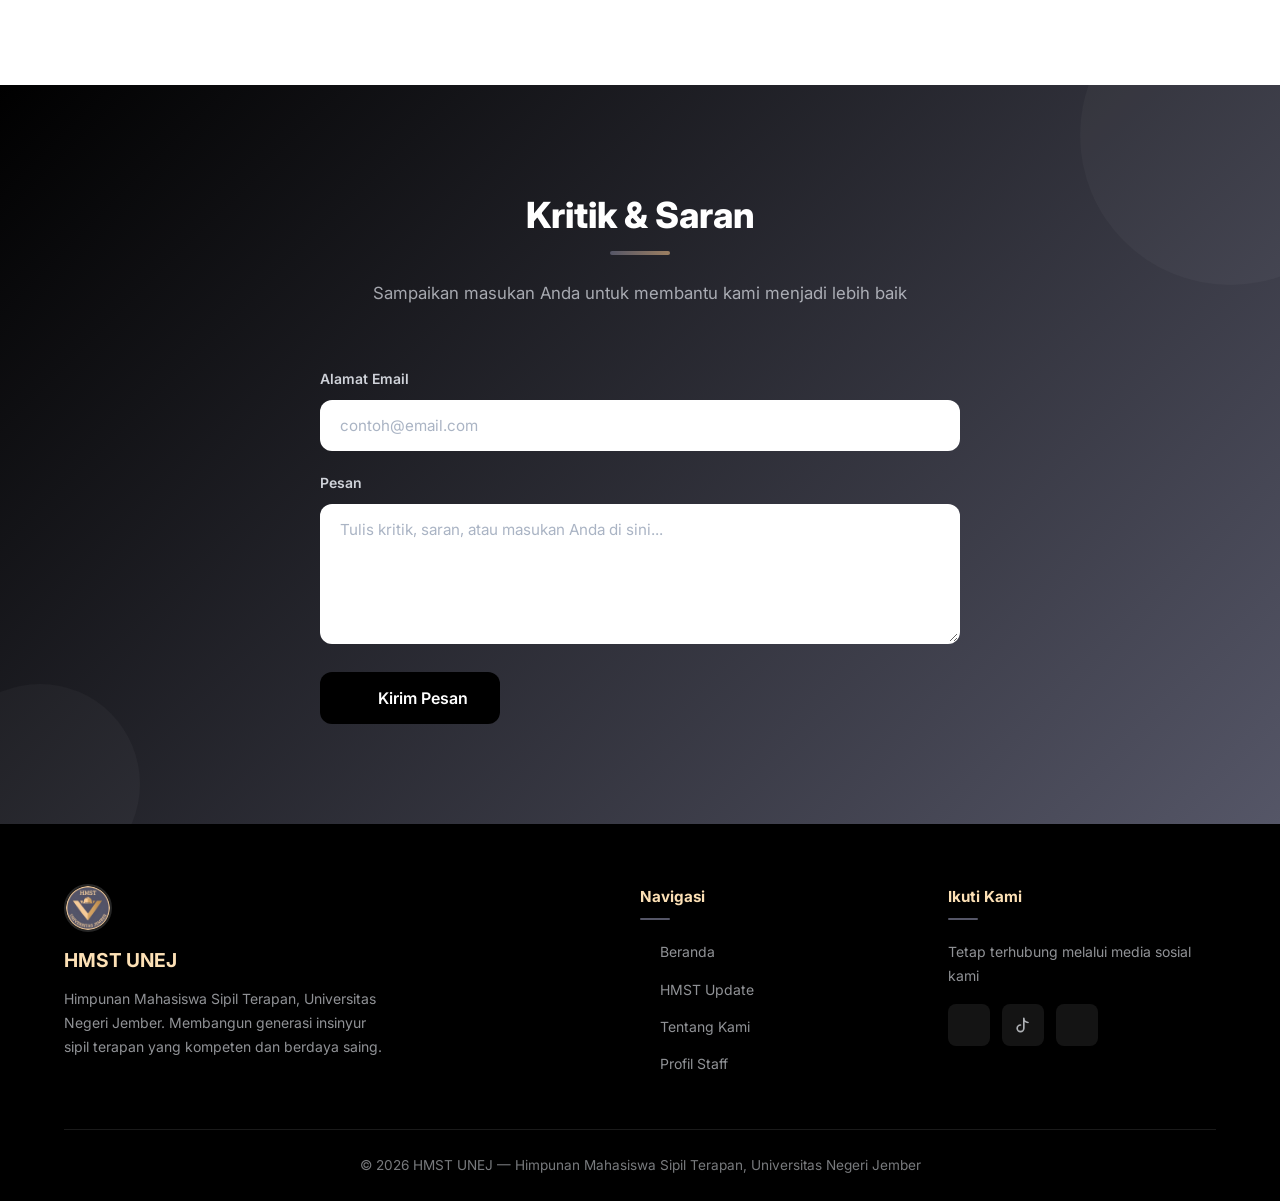
==== commit e3f56e1e: "Add files via upload" ====
--- a/index.html
+++ b/index.html
@@ -382,8 +382,8 @@
       <div class="people-grid stagger-children">
         <!-- Ketua -->
         <div class="person-card fade-up">
-          <div class="person-card-img">
-            <img src="https://i.pravatar.cc/300?img=11" alt="Rahmatullah Pratama Firdaus Wibowo">
+          <div class="RAHMAT.jpg">
+            <img src="assets/RAHMAT.jpg" alt="Rahmatullah Pratama Firdaus Wibowo">
           </div>
           <div class="person-card-body">
             <h3>Rahmatullah Pratama Firdaus Wibowo</h3>
@@ -394,8 +394,8 @@
 
         <!-- Wakil Ketua -->
         <div class="person-card fade-up">
-          <div class="person-card-img">
-            <img src="https://i.pravatar.cc/300?img=5" alt="Dirga Arya Mandala">
+          <div class="DIRGA.jpg">
+            <img src="assets/DIRGA.jpg" alt="Dirga Arya Mandala">
           </div>
           <div class="person-card-body">
             <h3>Dirga Arya Mandala</h3>
@@ -406,8 +406,8 @@
 
         <!-- Sekretaris -->
         <div class="person-card fade-up">
-          <div class="person-card-img">
-            <img src="https://i.pravatar.cc/300?img=13" alt="Zafira Roidatun Nur Humaidah">
+          <div class="FIRA.jpg">
+            <img src="assets/FIRA.jpg" alt="Zafira Roidatun Nur Humaidah">
           </div>
           <div class="person-card-body">
             <h3>Zafira Roidatun Nur Humaidah</h3>
@@ -418,8 +418,8 @@
 
         <!-- STAFFMA Sekretaris 2 -->
         <div class="person-card fade-up">
-          <div class="person-card-img">
-            <img src="https://i.pravatar.cc/300?img=13" alt="Radit Zay Pratama">
+          <div class="RADIT.jpg">
+            <img src="assets/RADIT.jpg" alt="Radit Zay Pratama">
           </div>
           <div class="person-card-body">
             <h3>Radit Zay Pratama</h3>
@@ -430,8 +430,8 @@
          
         <!-- Bendahara -->
         <div class="person-card fade-up">
-          <div class="person-card-img">
-            <img src="https://i.pravatar.cc/300?img=9" alt="Radella Olvara Putri Andita">
+          <div class="RADEL.jpg">
+            <img src="assets/RADEL.jpg" alt="Radella Olvara Putri Andita">
           </div>
           <div class="person-card-body">
             <h3>Radella Olvara Putri Andita</h3>
@@ -454,8 +454,8 @@
 
         <!-- PSDM -->
         <div class="person-card fade-up">
-          <div class="person-card-img">
-            <img src="https://i.pravatar.cc/300?img=15" alt="Zahra Nur Fitria">
+          <div class="ZAHRA.jpg">
+            <img src="assets/ZAHRA.jpg" alt="Zahra Nur Fitria">
           </div>
           <div class="person-card-body">
             <h3>Zahra Nur Fitria</h3>
@@ -466,8 +466,8 @@
 
          <!-- PSDM -->
         <div class="person-card fade-up">
-          <div class="person-card-img">
-            <img src="https://i.pravatar.cc/300?img=15" alt="Marsya Zallikha Ramadhani">
+          <div class="MARSYA.jpg">
+            <img src="assets/MARSYA.jpg" alt="Marsya Zallikha Ramadhani">
           </div>
           <div class="person-card-body">
             <h3>Marsya Zallikha Ramadhani</h3>
@@ -478,8 +478,8 @@
 
          <!-- PSDM -->
         <div class="person-card fade-up">
-          <div class="person-card-img">
-            <img src="https://i.pravatar.cc/300?img=15" alt="Habib Sadewa">
+          <div class="HABIB.jpg">
+            <img src="assets/HABIB.jpg" alt="Habib Sadewa">
           </div>
           <div class="person-card-body">
             <h3>Habib Sadewa</h3>
@@ -490,8 +490,8 @@
         
         <!-- STAFFMA PSDM -->
         <div class="person-card fade-up">
-          <div class="person-card-img">
-            <img src="https://i.pravatar.cc/300?img=13" alt="Fajar Anugrah Putra">
+          <div class="FAJAR.jpg">
+            <img src="assets/FAJAR.jpg" alt="Fajar Anugrah Putra">
           </div>
           <div class="person-card-body">
             <h3>Fajar Anugrah Putra</h3>
@@ -502,8 +502,8 @@
 
         <!-- STAFFMA PSDM -->
         <div class="person-card fade-up">
-          <div class="person-card-img">
-            <img src="https://i.pravatar.cc/300?img=13" alt="Muhammad Yazril">
+          <div class="YAZRIL.jpg">
+            <img src="assets/YAZRIL.jpg" alt="Muhammad Yazril">
           </div>
           <div class="person-card-body">
             <h3>Muhammad Yazril</h3>
@@ -514,8 +514,8 @@
 
         <!-- STAFFMA PSDM -->
         <div class="person-card fade-up">
-          <div class="person-card-img">
-            <img src="https://i.pravatar.cc/300?img=13" alt="Diva Sri Sahla Tabona">
+          <div class="DIVA.jpg">
+            <img src="assets/DIVA.jpg" alt="Diva Sri Sahla Tabona">
           </div>
           <div class="person-card-body">
             <h3>Diva Sri Sahla Tabona</h3>
@@ -526,8 +526,8 @@
 
         <!-- KESMA -->
         <div class="person-card fade-up">
-          <div class="person-card-img">
-            <img src="https://i.pravatar.cc/300?img=10" alt="Shafira Anastasya Salsabilah">
+          <div class="TASYA.jpg">
+            <img src="assets/TASYA.jpg" alt="Shafira Anastasya Salsabilah">
           </div>
           <div class="person-card-body">
             <h3>Shafira Anastasya Salsabilah</h3>
@@ -538,8 +538,8 @@
 
          <!-- KESMA -->
         <div class="person-card fade-up">
-          <div class="person-card-img">
-            <img src="https://i.pravatar.cc/300?img=10" alt="Mochamad Alfin Riezqinanda">
+          <div class="ALFIN.jpg">
+            <img src="assets/ALFIN.jpg" alt="Mochamad Alfin Riezqinanda">
           </div>
           <div class="person-card-body">
             <h3>Mochamad Alfin Riezqinanda</h3>
@@ -550,11 +550,11 @@
 
         <!-- STAFFMA KESMA -->
         <div class="person-card fade-up">
-          <div class="person-card-img">
-            <img src="https://i.pravatar.cc/300?img=13" alt="Muhammad Nabil">
-          </div>
-          <div class="person-card-body">
-            <h3>Muhammad Nabil</h3>
+          <div class="NABIL.jpg">
+            <img src="assets/NABIL.jpg" alt="Muhammad Nabil Helmy Pratama">
+          </div>
+          <div class="person-card-body">
+            <h3>Muhammad Nabil Helmy Pratama</h3>
             <p class="role">STAFFMA Anggota KESMA</p>
             <p class="detail">Teknik Sipil Terapan 2025</p>
           </div>
@@ -562,8 +562,8 @@
 
         <!-- STAFFMA KESMA -->
         <div class="person-card fade-up">
-          <div class="person-card-img">
-            <img src="https://i.pravatar.cc/300?img=13" alt="Aqilah Najaah">
+          <div class="KIKI.jpg">
+            <img src="assets/KIKI.jpg" alt="Aqilah Najaah">
           </div>
           <div class="person-card-body">
             <h3>Aqilah Najaah</h3>
@@ -574,8 +574,8 @@
 
         <!-- KWU -->
         <div class="person-card fade-up">
-          <div class="person-card-img">
-            <img src="https://i.pravatar.cc/300?img=33" alt="Arista Pitaningrum">
+          <div class="ARISTA.jpg">
+            <img src="assets/ARISTA.jpg" alt="Arista Pitaningrum">
           </div>
           <div class="person-card-body">
             <h3>Arista Pitaningrum</h3>
@@ -586,8 +586,8 @@
 
         <!-- KWU -->
         <div class="person-card fade-up">
-          <div class="person-card-img">
-            <img src="https://i.pravatar.cc/300?img=33" alt="Adisya Maulidia">
+          <div class="ADISYA.jpg">
+            <img src="assets/ADISYA.jpg" alt="Adisya Maulidia">
           </div>
           <div class="person-card-body">
             <h3>Adisya Maulidia</h3>
@@ -598,8 +598,8 @@
 
         <!-- STAFFMA KWU -->
         <div class="person-card fade-up">
-          <div class="person-card-img">
-            <img src="https://i.pravatar.cc/300?img=13" alt="Marizka Safira">
+          <div class="MARISKA.jpg">
+            <img src="assets/MARISKA.jpg" alt="Marizka Safira">
           </div>
           <div class="person-card-body">
             <h3>Marizka Safira</h3>
@@ -610,8 +610,8 @@
 
         <!-- STAFFMA KWU -->
         <div class="person-card fade-up">
-          <div class="person-card-img">
-            <img src="https://i.pravatar.cc/300?img=13" alt="Rakha Ardini">
+          <div class="REHA.jpg">
+            <img src="assets/REHA.jpg" alt="Rakha Ardini">
           </div>
           <div class="person-card-body">
             <h3>Rakha Ardini</h3>
@@ -634,8 +634,8 @@
 
      <!-- HUMAS -->
         <div class="person-card fade-up">
-          <div class="person-card-img">
-            <img src="https://i.pravatar.cc/300?img=20" alt="Lailatul Badriyah">
+          <div class="LALA.jpg">
+            <img src="assets/LALA.jpg" alt="Lailatul Badriyah">
           </div>
           <div class="person-card-body">
             <h3>Lailatul Badriyah</h3>
@@ -646,8 +646,8 @@
 
         <!-- STAFFMA HUMAS -->
         <div class="person-card fade-up">
-          <div class="person-card-img">
-            <img src="https://i.pravatar.cc/300?img=13" alt="Ahmad Abdullah">
+          <div class="AHMAD.jpg">
+            <img src="assets/AHMAD.jpg" alt="Ahmad Abdullah">
           </div>
           <div class="person-card-body">
             <h3>Ahmad Abdullah</h3>
@@ -658,8 +658,8 @@
 
         <!-- STAFFMA HUMAS -->
         <div class="person-card fade-up">
-          <div class="person-card-img">
-            <img src="https://i.pravatar.cc/300?img=13" alt="Waldha Nadia">
+          <div class="WALDA.jpg">
+            <img src="assets/WALDA.jpg" alt="Waldha Nadia">
           </div>
           <div class="person-card-body">
             <h3>Waldha Nadia</h3>
@@ -670,8 +670,8 @@
       
     <!-- MINAT BAKAT -->
         <div class="person-card fade-up">
-          <div class="person-card-img">
-            <img src="https://i.pravatar.cc/300?img=20" alt="Devya Dwi Amanda Putri">
+          <div class="person-card-jpg">
+            <img src="assets/DEVYA.jpg" alt="Devya Dwi Amanda Putri">
           </div>
           <div class="person-card-body">
             <h3>Devya Dwi Amanda Putri</h3>
@@ -682,8 +682,8 @@
 
     <!-- MINAT BAKAT -->
         <div class="person-card fade-up">
-          <div class="person-card-img">
-            <img src="https://i.pravatar.cc/300?img=20" alt="Ayyada Dian Camela">
+          <div class="person-card-jpg">
+            <img src="assets/AYYADA.jpg" alt="Ayyada Dian Camela">
           </div>
           <div class="person-card-body">
             <h3>Ayyada Dian Camela</h3>
@@ -694,8 +694,8 @@
 
         <!-- STAFFMA MINAT BAKAT -->
         <div class="person-card fade-up">
-          <div class="person-card-img">
-            <img src="https://i.pravatar.cc/300?img=13" alt="Muhammad Valeryan">
+          <div class="person-card-jpg">
+            <img src="assets/RYAN.jpg" alt="Muhammad Valeryan">
           </div>
           <div class="person-card-body">
             <h3>Muhammad Valeryan</h3>
@@ -706,8 +706,8 @@
 
         <!-- STAFFMA MINAT BAKAT -->
         <div class="person-card fade-up">
-          <div class="person-card-img">
-            <img src="https://i.pravatar.cc/300?img=13" alt="Muhammad Ridho Ikhtiar">
+          <div class="person-card-jpg">
+            <img src="assets/RIDHO.jpg" alt="Muhammad Ridho Ikhtiar">
           </div>
           <div class="person-card-body">
             <h3>Muhammad Ridho Ikhtiar</h3>
@@ -718,8 +718,8 @@
 
         <!-- KOMINFO -->
         <div class="person-card fade-up">
-          <div class="person-card-img">
-            <img src="https://i.pravatar.cc/300?img=20" alt="Muhammad Syahru Alfandi">
+          <div class="ANDI.jpg">
+            <img src="assets/ANDI.jpg" alt="Muhammad Syahru Alfandi">
           </div>
           <div class="person-card-body">
             <h3>Muhammad Syahru Alfandi</h3>
@@ -730,8 +730,8 @@
 
         <!-- KOMINFO -->
         <div class="person-card fade-up">
-          <div class="person-card-img">
-            <img src="https://i.pravatar.cc/300?img=20" alt="Teuku Muammar Khadafi Asyraf">
+          <div class="AMMAR.jpg">
+            <img src="assets/AMMAR.jpg" alt="Teuku Muammar Khadafi Asyraf">
           </div>
           <div class="person-card-body">
             <h3>Teuku Muammar Khadafi Asyraf</h3>
@@ -742,8 +742,8 @@
 
         <!-- STAFFMA KOMINFO -->
         <div class="person-card fade-up">
-          <div class="person-card-img">
-            <img src="https://i.pravatar.cc/300?img=13" alt="Rifqy Raditya Nugroho">
+          <div class="person-card-jpg">
+            <img src="assets/RIFQI.jpg" alt="Rifqy Raditya Nugroho">
           </div>
           <div class="person-card-body">
             <h3>Rifqy Raditya Nugroho</h3>
@@ -754,8 +754,8 @@
 
         <!-- STAFFMA KOMINFO -->
         <div class="person-card fade-up">
-          <div class="person-card-img">
-            <img src="https://i.pravatar.cc/300?img=13" alt="Muhammad Nouvel Kamilka">
+          <div class="person-card-jpg">
+            <img src="assets/NOUVEL.jpg" alt="Muhammad Nouvel Kamilka">
           </div>
           <div class="person-card-body">
             <h3>Muhammad Nouvel Kamilka</h3>
@@ -766,8 +766,8 @@
 
         <!-- STAFFMA KOMINFO -->
         <div class="person-card fade-up">
-          <div class="person-card-img">
-            <img src="https://i.pravatar.cc/300?img=13" alt="Sebrina Pancasari">
+          <div class="person-card-jpg">
+            <img src="assets/SEBRINA.jpg" alt="Sebrina Pancasari">
           </div>
           <div class="person-card-body">
             <h3>Sebrina Pancasari</h3>
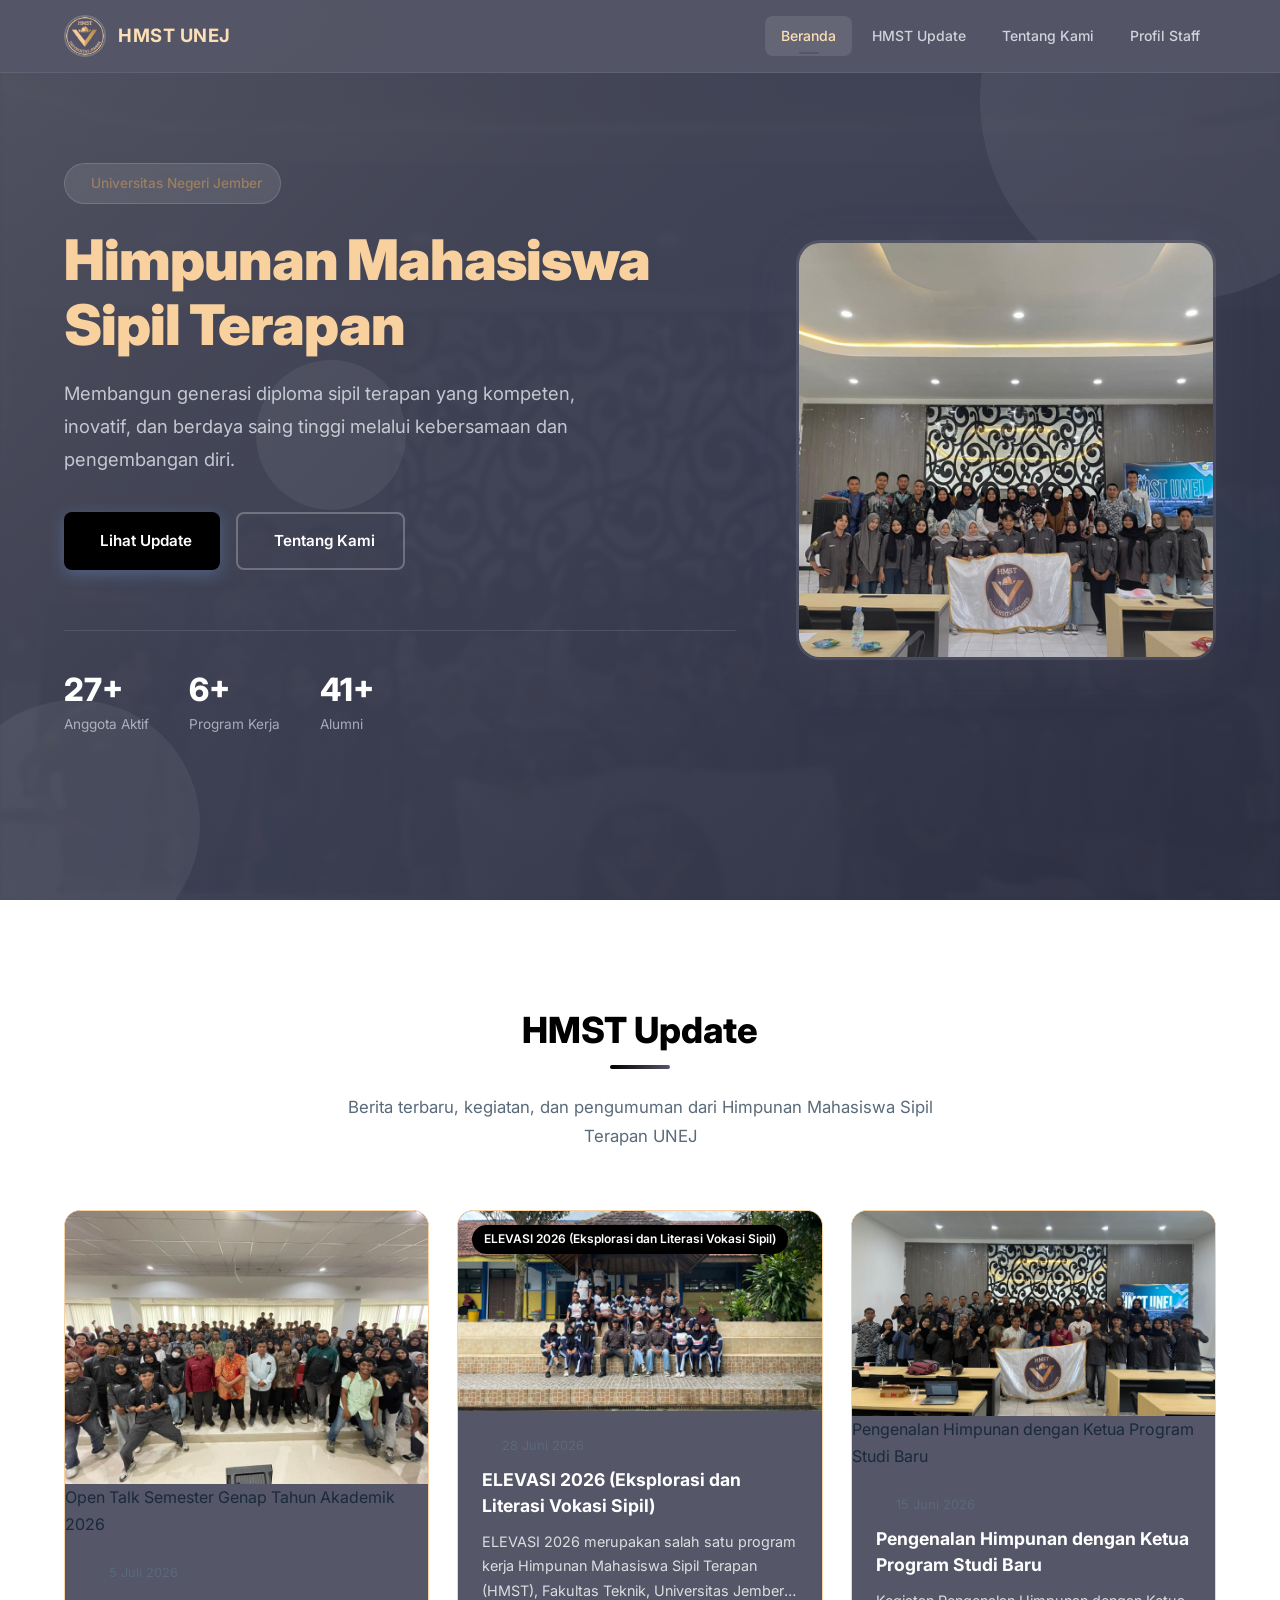
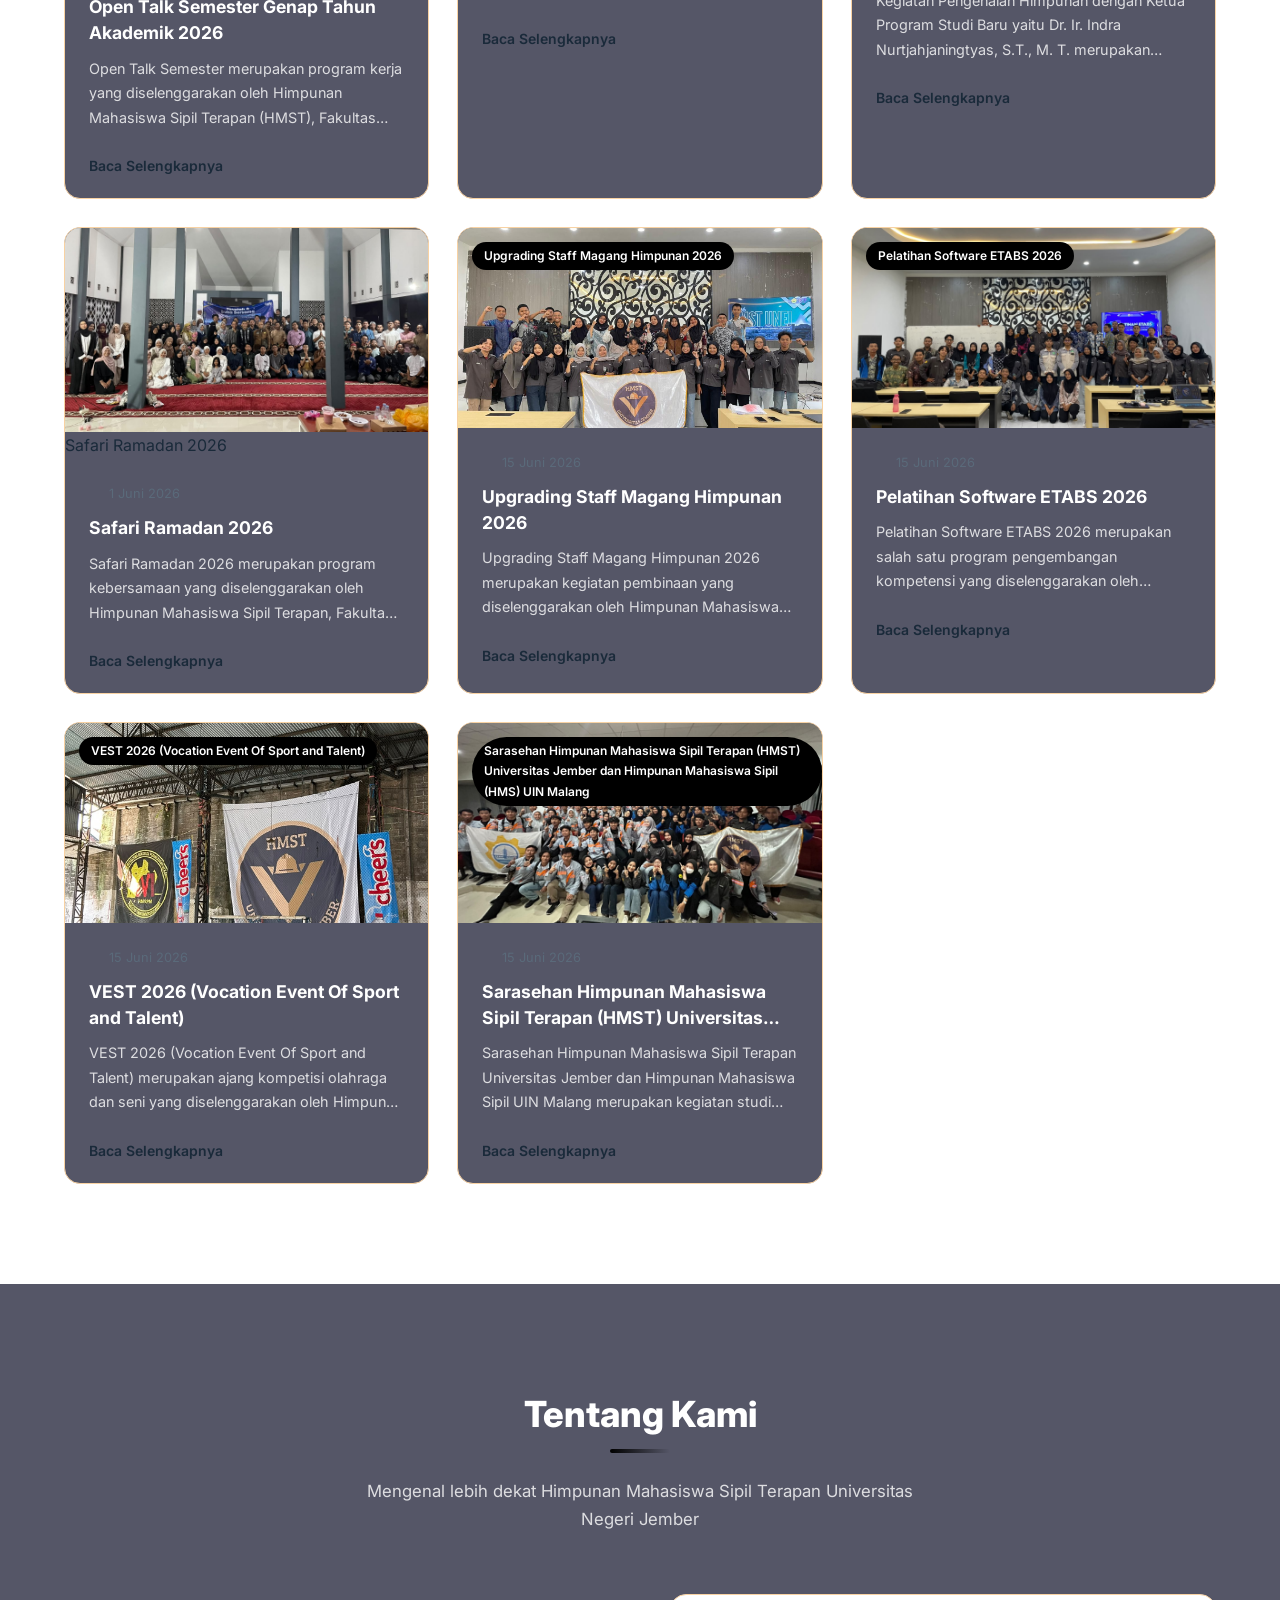
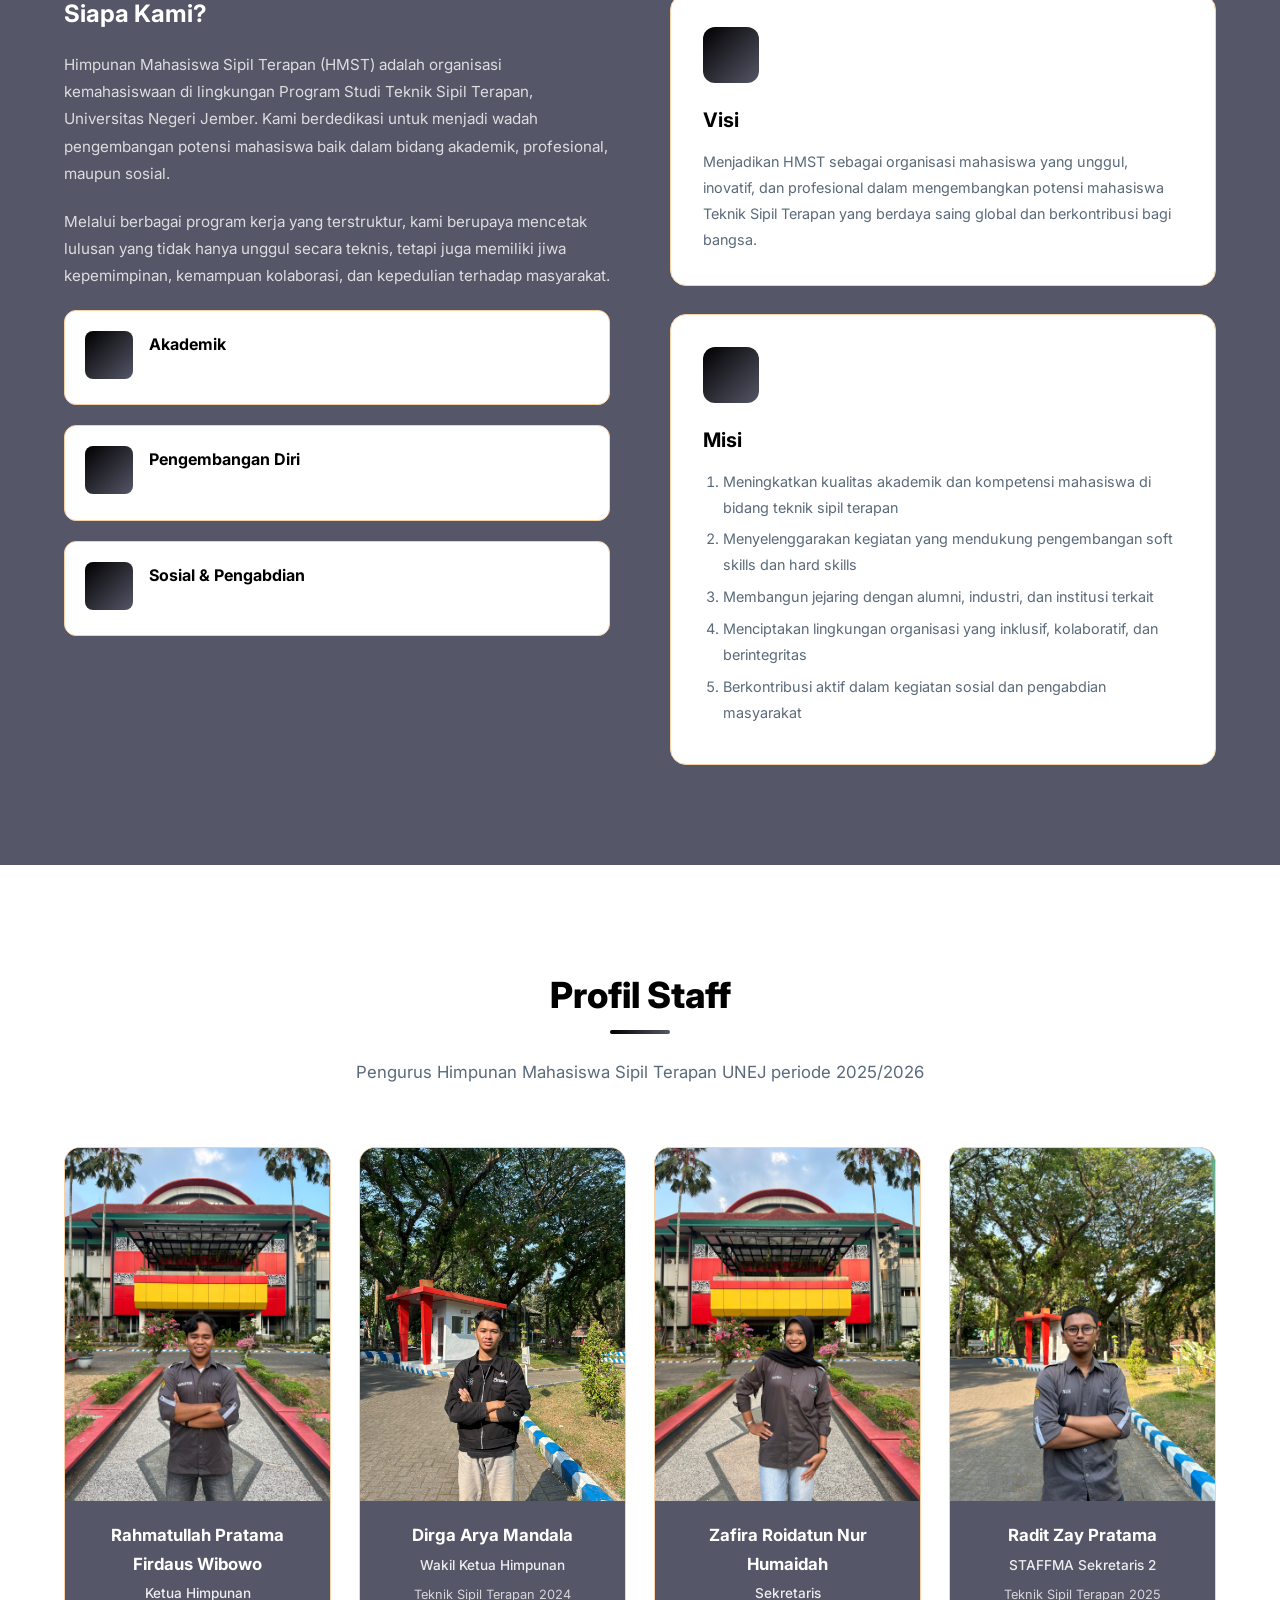
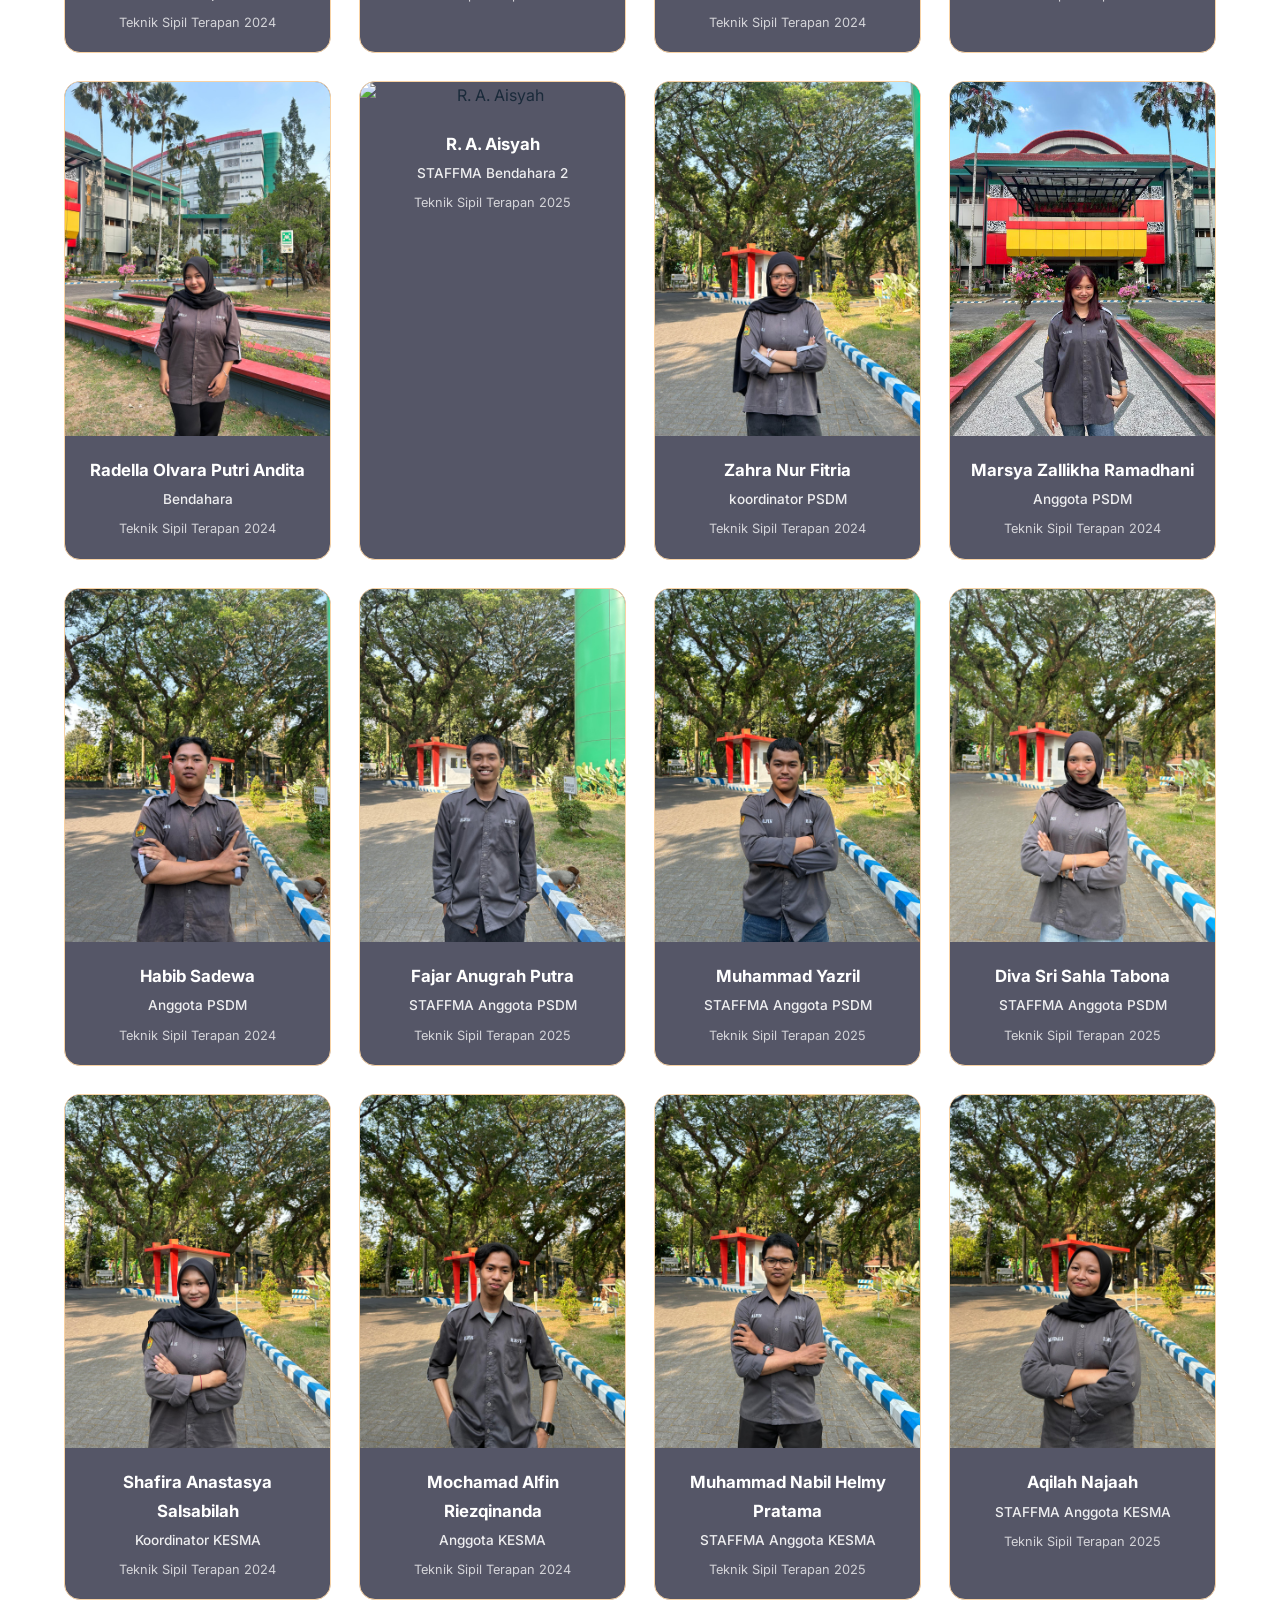
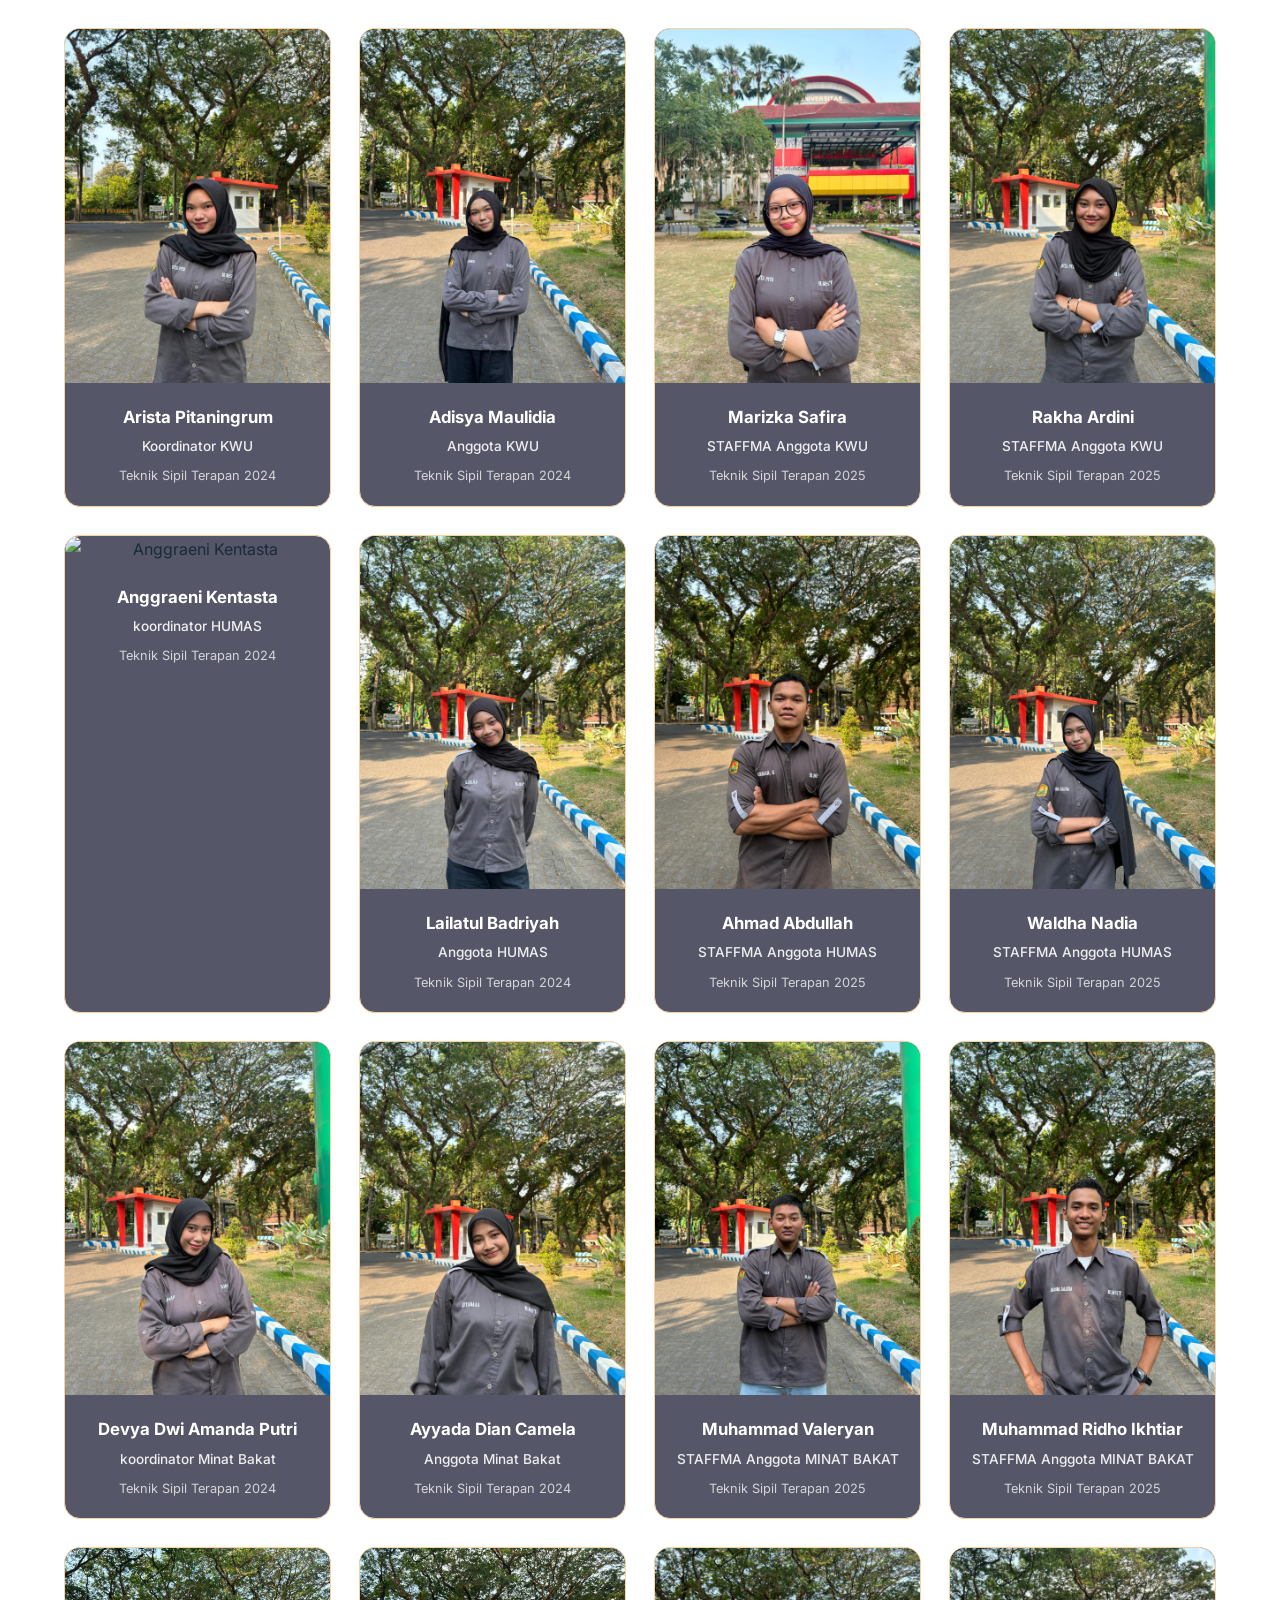
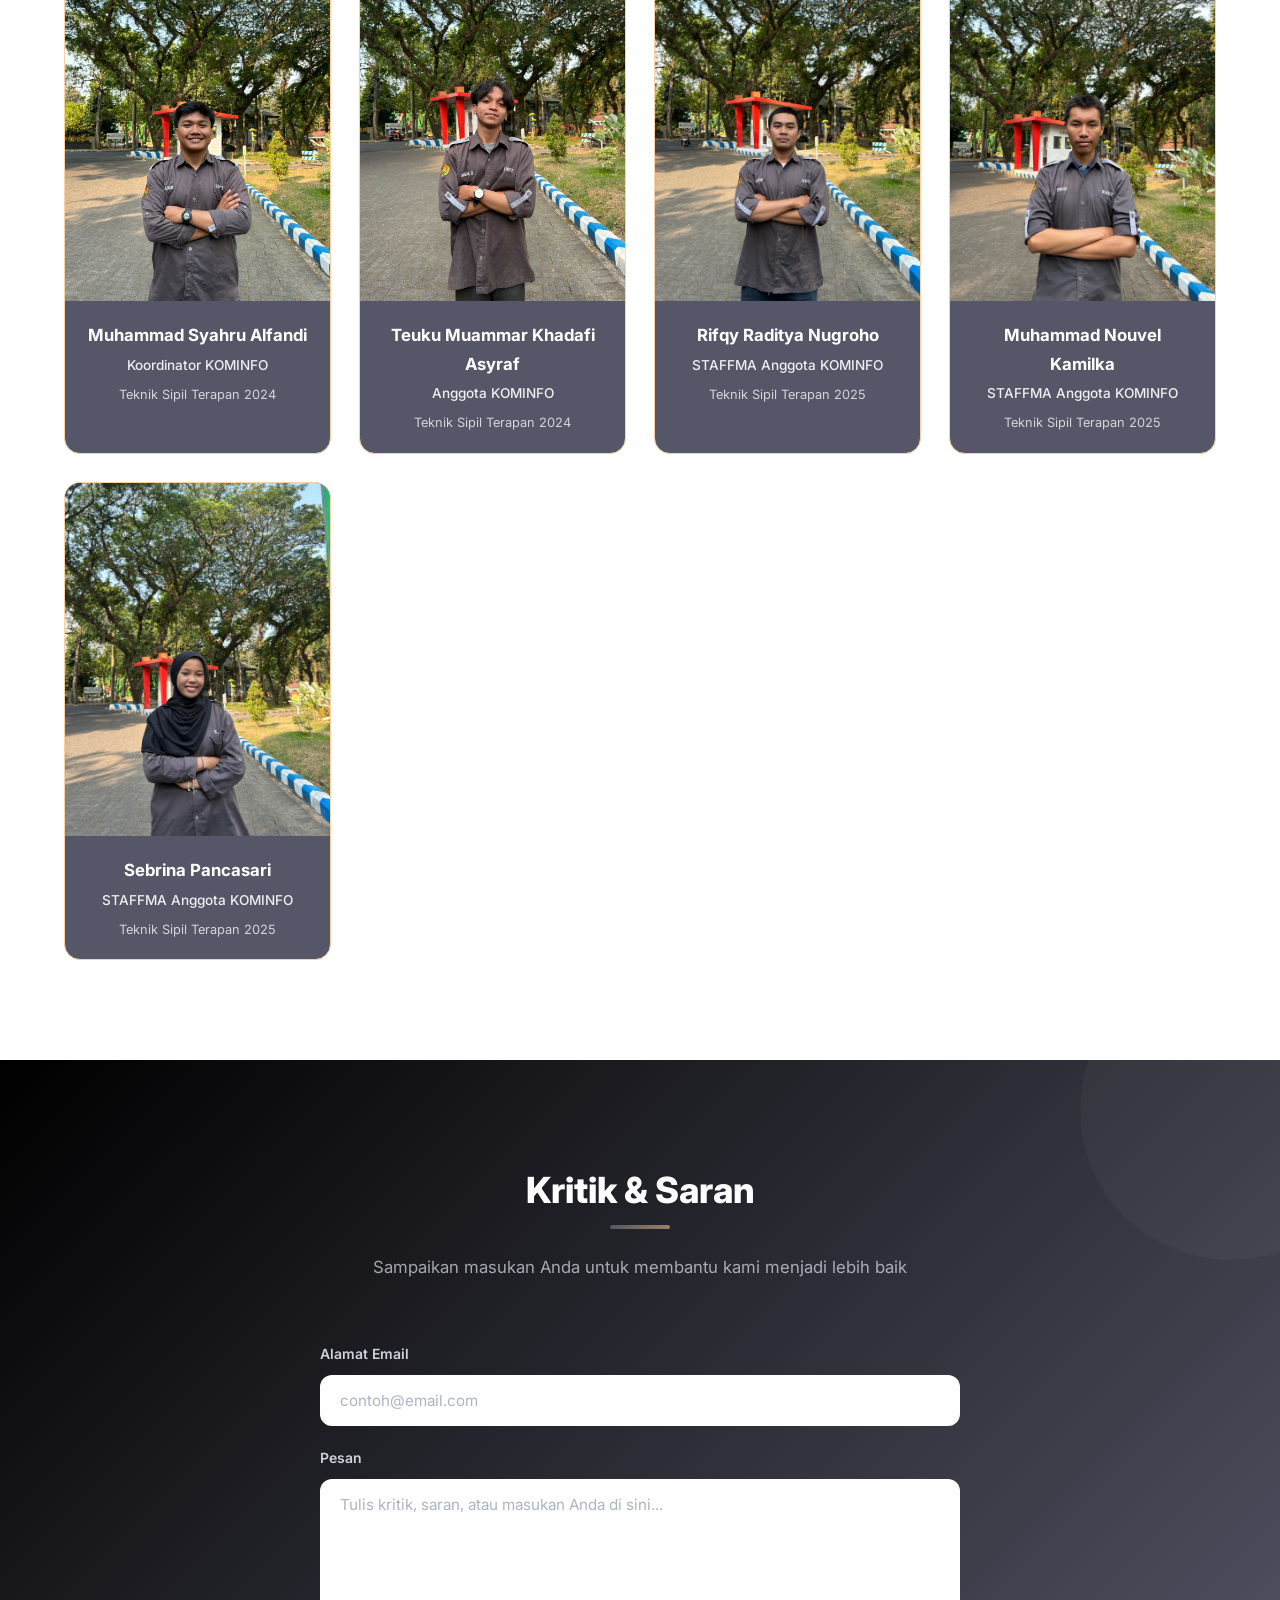
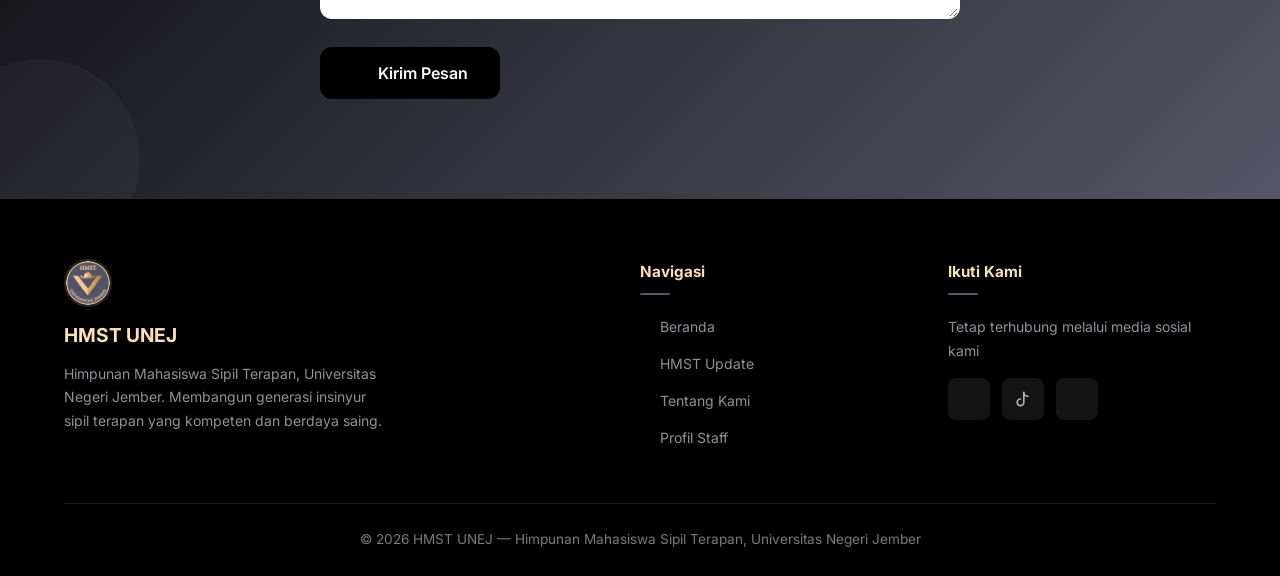
==== commit ef8a776e: "Add files via upload" ====
--- a/index.html
+++ b/index.html
@@ -127,7 +127,7 @@
       <div class="news-grid stagger-children">
         <!-- Card 1 -->
         <article class="news-card fade-up">
-          <div class="news-card-img">
+          <div class="news-card-jpg">
             <img src="assets/OPEN TALK.jpg" alt="OPEN TALK">
             <span class="badge">Open Talk Semester Genap Tahun Akademik 2026</span>
           </div>
@@ -139,9 +139,9 @@
             <h3>Open Talk Semester Genap Tahun Akademik 2026</h3>
             <p>Open Talk Semester merupakan program kerja yang diselenggarakan oleh Himpunan Mahasiswa Sipil Terapan (HMST), Fakultas Teknik, Universitas Jember sebagai wadah komunikasi dan diskusi antara mahasiswa dengan Program Studi Sipil Terapan. Kegiatan ini dilaksanakan secara rutin pada setiap awal pergantian semester sebagai bentuk komitmen himpunan dalam mendukung kelancaran proses akademik mahasiswa serta menjembatani penyampaian informasi yang relevan dengan perkuliahan.</p>
           </div>
-          <div class="news-card-footer">
+          <a href="article-opentalk.html" target="_blank" class="news-card-footer" style="text-decoration: none; display: flex; color: inherit;">
             Baca Selengkapnya <i data-lucide="arrow-right" style="width:16px;height:16px;"></i>
-          </div>
+          </a>
         </article>
 
         <!-- Card 2 -->
@@ -158,14 +158,14 @@
             <h3>ELEVASI 2026 (Eksplorasi dan Literasi Vokasi Sipil)</h3>
             <p>ELEVASI 2026 merupakan salah satu program kerja Himpunan Mahasiswa Sipil Terapan (HMST), Fakultas Teknik, Universitas Jember yang berfokus pada kegiatan sosialisasi dan promosi Program Studi Teknologi Rekayasa Konstruksi Bangunan Gedung (TRKBG)  kepada siswa-siswi sekolah menengah. Kegiatan ini diselenggarakan pada Jumat, 13 Februari 2026 melalui kunjungan langsung ke beberapa sekolah-sekolah (SMA/SMK) di Jember sebagai upaya memperkenalkan Program Studi TRKBG kepada calon mahasiswa sekaligus meningkatkan eksistensi program studi di tengah masyarakat.</p>
           </div>
-          <div class="news-card-footer">
+          <a href="article-elevasi.html" target="_blank" class="news-card-footer" style="text-decoration: none; display: flex; color: inherit;">
             Baca Selengkapnya <i data-lucide="arrow-right" style="width:16px;height:16px;"></i>
-          </div>
+          </a>
         </article>
 
         <!-- Card 3 -->
         <article class="news-card fade-up">
-          <div class="news-card-img">
+          <div class="news-card-jpg">
             <img src="assets/pengenalan prodi.jpg" alt="pengenalan prodi">
             <span class="badge">Pengenalan Himpunan dengan Ketua Program Studi Baru</span>
           </div>
@@ -177,14 +177,14 @@
             <h3>Pengenalan Himpunan dengan Ketua Program Studi Baru</h3>
             <p>Kegiatan Pengenalan Himpunan dengan Ketua Program Studi Baru yaitu Dr. Ir. Indra Nurtjahjaningtyas, S.T., M. T. merupakan agenda silaturahmi yang diselenggarakan oleh Himpunan Mahasiswa Sipil Terapan, Fakultas Teknik, Universitas Jember sebagai bentuk penyambutan dan pengenalan kepengurusan kepada Ketua Program Studi yang baru. Kegiatan ini dilaksanakan pada Jumat, 9 Mei 2026, dengan tujuan membangun komunikasi yang baik serta memperkuat sinergi antara himpunan dan Program Studi TRKBG.</p>
           </div>
-          <div class="news-card-footer">
+          <a href="article-pengenalan.html" target="_blank" class="news-card-footer" style="text-decoration: none; display: flex; color: inherit;">
             Baca Selengkapnya <i data-lucide="arrow-right" style="width:16px;height:16px;"></i>
-          </div>
+          </a>
         </article>
 
         <!-- Card 4 -->
         <article class="news-card fade-up">
-          <div class="news-card-img">
+          <div class="news-card-jpg">
             <img src="assets/SAFARI RAMADHAN.jpg" alt="SAFARI RAMADHAN">
             <span class="badge">Safari Ramadan 2026</span>
           </div>
@@ -197,9 +197,9 @@
             <p>Safari Ramadan 2026 merupakan program kebersamaan yang diselenggarakan oleh Himpunan Mahasiswa Sipil Terapan, Fakultas Teknik, Universitas Jember pada Selasa, 10 Maret 2026. Kegiatan ini bertujuan untuk mempererat tali silaturahmi serta memperkuat rasa kekeluargaan di lingkungan Program Studi TRKBG. Acara ini dihadiri oleh Kepala Jurusan Teknik Sipil, Ketua Program Studi TRKBG, dosen beserta keluarganya, dan juga mahasiswa yang bersama-sama mengikuti rangkaian kegiatan dalam suasana penuh kehangatan dan kebersamaan.
 </p>
           </div>
-          <div class="news-card-footer">
+          <a href="article-safari.html" target="_blank" class="news-card-footer" style="text-decoration: none; display: flex; color: inherit;">
             Baca Selengkapnya <i data-lucide="arrow-right" style="width:16px;height:16px;"></i>
-          </div>
+          </a>
         </article>
 
          <!-- Card 5 -->
@@ -216,9 +216,9 @@
             <h3>Upgrading Staff Magang Himpunan 2026</h3>
             <p>Upgrading Staff Magang Himpunan 2026 merupakan kegiatan pembinaan yang diselenggarakan oleh Himpunan Mahasiswa Sipil Terapan, Fakultas Teknik, Universitas Jember pada Sabtu, 9 Mei 2026. Kegiatan ini diikuti oleh seluruh staf magang Himpunan periode 2026 sebagai langkah awal dalam meningkatkan kapasitas, pengetahuan, dan kesiapan mereka untuk berkontribusi secara aktif dalam menjalankan roda organisasi.</p>
           </div>
-          <div class="news-card-footer">
+          <a href="article-upgrading.html" target="_blank" class="news-card-footer" style="text-decoration: none; display: flex; color: inherit;">
             Baca Selengkapnya <i data-lucide="arrow-right" style="width:16px;height:16px;"></i>
-          </div>
+          </a>
         </article>
 
         <!-- Card 6 -->
@@ -236,9 +236,9 @@
             <p>Pelatihan Software ETABS 2026 merupakan salah satu program pengembangan kompetensi yang diselenggarakan oleh Himpunan Mahasiswa Sipil Terapan, Fakultas Teknik, Universitas Jember pada Sabtu, 16 Mei 2026. Kegiatan ini diikuti oleh mahasiswa angkatan 2025 dengan menghadirkan pemateri dari mahasiswa angkatan 2023 yang telah memiliki pengalaman dalam penggunaan perangkat lunak ETABS. Pelatihan ini bertujuan untuk meningkatkan pengetahuan dan keterampilan mahasiswa dalam melakukan analisis struktur bangunan menggunakan software ETABS sebagai salah satu aplikasi yang banyak digunakan di dunia konstruksi.
 </p>
           </div>
-          <div class="news-card-footer">
+          <a href="article-etabs.html" target="_blank" class="news-card-footer" style="text-decoration: none; display: flex; color: inherit;">
             Baca Selengkapnya <i data-lucide="arrow-right" style="width:16px;height:16px;"></i>
-          </div>
+          </a>
         </article>
 
         <!-- Card 7 -->
@@ -256,9 +256,9 @@
             <p>VEST 2026 (Vocation Event Of Sport and Talent) merupakan ajang kompetisi olahraga dan seni yang diselenggarakan oleh Himpunan Mahasiswa Sipil Terapan, Fakultas Teknik, Universitas Jember. Kegiatan ini menjadi wadah untuk mempererat hubungan antarhimpunan mahasiswa di lingkungan Kampus Vokasi Universitas Jember melalui semangat sportivitas, kreativitas, dan kebersamaan. VEST 2026 diikuti oleh empat himpunan mahasiswa yang ada di Kampus Vokasi Universitas Jember dengan mempertandingkan tiga cabang perlombaan, yaitu futsal, voli, dan menyanyi. Rangkaian perlombaan dilaksanakan pada Sabtu–Minggu, 6–7 Juni 2026 dan Jumat–Sabtu, 12–13 Juni 2026.
 </p>
           </div>
-          <div class="news-card-footer">
+          <a href="article-vest.html" target="_blank" class="news-card-footer" style="text-decoration: none; display: flex; color: inherit;">
             Baca Selengkapnya <i data-lucide="arrow-right" style="width:16px;height:16px;"></i>
-          </div>
+          </a>
         </article>
 
          <!-- Card 8 -->
@@ -276,9 +276,9 @@
             <p>Sarasehan Himpunan Mahasiswa Sipil Terapan Universitas Jember dan Himpunan Mahasiswa Sipil UIN Malang merupakan kegiatan studi banding yang diselenggarakan oleh Himpunan Mahasiswa Sipil Terapan, Fakultas Teknik, Universitas Jember pada Selasa, 16 Juni 2026. Kegiatan ini bertujuan untuk mempererat hubungan antarlembaga kemahasiswaan sekaligus menjadi wadah berbagi pengalaman, wawasan, dan praktik terbaik dalam pengelolaan organisasi. Melalui sarasehan ini, kedua himpunan dapat saling mengenal serta membangun jejaring yang bermanfaat bagi pengembangan organisasi di masa mendatang.
 </p>
           </div>
-          <div class="news-card-footer">
+          <a href="article-sarasehan.html" target="_blank" class="news-card-footer" style="text-decoration: none; display: flex; color: inherit;">
             Baca Selengkapnya <i data-lucide="arrow-right" style="width:16px;height:16px;"></i>
-          </div>
+          </a>
         </article>
       </div>
     </div>
@@ -382,7 +382,7 @@
       <div class="people-grid stagger-children">
         <!-- Ketua -->
         <div class="person-card fade-up">
-          <div class="RAHMAT.jpg">
+          <div class="person-card-jpg">
             <img src="assets/RAHMAT.jpg" alt="Rahmatullah Pratama Firdaus Wibowo">
           </div>
           <div class="person-card-body">
@@ -394,7 +394,7 @@
 
         <!-- Wakil Ketua -->
         <div class="person-card fade-up">
-          <div class="DIRGA.jpg">
+          <div class="person-card-jpg">
             <img src="assets/DIRGA.jpg" alt="Dirga Arya Mandala">
           </div>
           <div class="person-card-body">
@@ -406,7 +406,7 @@
 
         <!-- Sekretaris -->
         <div class="person-card fade-up">
-          <div class="FIRA.jpg">
+          <div class="person-card-jpg">
             <img src="assets/FIRA.jpg" alt="Zafira Roidatun Nur Humaidah">
           </div>
           <div class="person-card-body">
@@ -418,7 +418,7 @@
 
         <!-- STAFFMA Sekretaris 2 -->
         <div class="person-card fade-up">
-          <div class="RADIT.jpg">
+          <div class="person-card-jpg">
             <img src="assets/RADIT.jpg" alt="Radit Zay Pratama">
           </div>
           <div class="person-card-body">
@@ -430,7 +430,7 @@
          
         <!-- Bendahara -->
         <div class="person-card fade-up">
-          <div class="RADEL.jpg">
+          <div class="person-card-jpg">
             <img src="assets/RADEL.jpg" alt="Radella Olvara Putri Andita">
           </div>
           <div class="person-card-body">
@@ -442,7 +442,7 @@
         
         <!-- STAFFMA Bendahara 2 -->
         <div class="person-card fade-up">
-          <div class="person-card-img">
+          <div class="person-card-jpg">
             <img src="https://i.pravatar.cc/300?img=13" alt="R. A. Aisyah">
           </div>
           <div class="person-card-body">
@@ -454,7 +454,7 @@
 
         <!-- PSDM -->
         <div class="person-card fade-up">
-          <div class="ZAHRA.jpg">
+          <div class="person-card-jpg">
             <img src="assets/ZAHRA.jpg" alt="Zahra Nur Fitria">
           </div>
           <div class="person-card-body">
@@ -466,7 +466,7 @@
 
          <!-- PSDM -->
         <div class="person-card fade-up">
-          <div class="MARSYA.jpg">
+          <div class="person-card-jpg">
             <img src="assets/MARSYA.jpg" alt="Marsya Zallikha Ramadhani">
           </div>
           <div class="person-card-body">
@@ -478,7 +478,7 @@
 
          <!-- PSDM -->
         <div class="person-card fade-up">
-          <div class="HABIB.jpg">
+          <div class="person-card-jpg">
             <img src="assets/HABIB.jpg" alt="Habib Sadewa">
           </div>
           <div class="person-card-body">
@@ -490,7 +490,7 @@
         
         <!-- STAFFMA PSDM -->
         <div class="person-card fade-up">
-          <div class="FAJAR.jpg">
+          <div class="person-card-jpg">
             <img src="assets/FAJAR.jpg" alt="Fajar Anugrah Putra">
           </div>
           <div class="person-card-body">
@@ -502,7 +502,7 @@
 
         <!-- STAFFMA PSDM -->
         <div class="person-card fade-up">
-          <div class="YAZRIL.jpg">
+          <div class="person-card-jpg">
             <img src="assets/YAZRIL.jpg" alt="Muhammad Yazril">
           </div>
           <div class="person-card-body">
@@ -514,7 +514,7 @@
 
         <!-- STAFFMA PSDM -->
         <div class="person-card fade-up">
-          <div class="DIVA.jpg">
+          <div class="person-card-jpg">
             <img src="assets/DIVA.jpg" alt="Diva Sri Sahla Tabona">
           </div>
           <div class="person-card-body">
@@ -526,7 +526,7 @@
 
         <!-- KESMA -->
         <div class="person-card fade-up">
-          <div class="TASYA.jpg">
+          <div class="person-card-jpg">
             <img src="assets/TASYA.jpg" alt="Shafira Anastasya Salsabilah">
           </div>
           <div class="person-card-body">
@@ -538,7 +538,7 @@
 
          <!-- KESMA -->
         <div class="person-card fade-up">
-          <div class="ALFIN.jpg">
+          <div class="person-card-jpg">
             <img src="assets/ALFIN.jpg" alt="Mochamad Alfin Riezqinanda">
           </div>
           <div class="person-card-body">
@@ -550,7 +550,7 @@
 
         <!-- STAFFMA KESMA -->
         <div class="person-card fade-up">
-          <div class="NABIL.jpg">
+          <div class="person-card-jpg">
             <img src="assets/NABIL.jpg" alt="Muhammad Nabil Helmy Pratama">
           </div>
           <div class="person-card-body">
@@ -562,7 +562,7 @@
 
         <!-- STAFFMA KESMA -->
         <div class="person-card fade-up">
-          <div class="KIKI.jpg">
+          <div class="person-card-jpg">
             <img src="assets/KIKI.jpg" alt="Aqilah Najaah">
           </div>
           <div class="person-card-body">
@@ -574,7 +574,7 @@
 
         <!-- KWU -->
         <div class="person-card fade-up">
-          <div class="ARISTA.jpg">
+          <div class="person-card-jpg">
             <img src="assets/ARISTA.jpg" alt="Arista Pitaningrum">
           </div>
           <div class="person-card-body">
@@ -586,7 +586,7 @@
 
         <!-- KWU -->
         <div class="person-card fade-up">
-          <div class="ADISYA.jpg">
+          <div class="person-card-jpg">
             <img src="assets/ADISYA.jpg" alt="Adisya Maulidia">
           </div>
           <div class="person-card-body">
@@ -598,7 +598,7 @@
 
         <!-- STAFFMA KWU -->
         <div class="person-card fade-up">
-          <div class="MARISKA.jpg">
+          <div class="person-card-jpg">
             <img src="assets/MARISKA.jpg" alt="Marizka Safira">
           </div>
           <div class="person-card-body">
@@ -610,7 +610,7 @@
 
         <!-- STAFFMA KWU -->
         <div class="person-card fade-up">
-          <div class="REHA.jpg">
+          <div class="person-card-jpg">
             <img src="assets/REHA.jpg" alt="Rakha Ardini">
           </div>
           <div class="person-card-body">
@@ -622,7 +622,7 @@
 
         <!-- HUMAS -->
         <div class="person-card fade-up">
-          <div class="person-card-img">
+          <div class="person-card-jpg">
             <img src="https://i.pravatar.cc/300?img=20" alt="Anggraeni Kentasta">
           </div>
           <div class="person-card-body">
@@ -634,7 +634,7 @@
 
      <!-- HUMAS -->
         <div class="person-card fade-up">
-          <div class="LALA.jpg">
+          <div class="person-card-jpg">
             <img src="assets/LALA.jpg" alt="Lailatul Badriyah">
           </div>
           <div class="person-card-body">
@@ -646,7 +646,7 @@
 
         <!-- STAFFMA HUMAS -->
         <div class="person-card fade-up">
-          <div class="AHMAD.jpg">
+          <div class="person-card-jpg">
             <img src="assets/AHMAD.jpg" alt="Ahmad Abdullah">
           </div>
           <div class="person-card-body">
@@ -658,7 +658,7 @@
 
         <!-- STAFFMA HUMAS -->
         <div class="person-card fade-up">
-          <div class="WALDA.jpg">
+          <div class="person-card-jpg">
             <img src="assets/WALDA.jpg" alt="Waldha Nadia">
           </div>
           <div class="person-card-body">
@@ -718,7 +718,7 @@
 
         <!-- KOMINFO -->
         <div class="person-card fade-up">
-          <div class="ANDI.jpg">
+          <div class="person-card-jpg">
             <img src="assets/ANDI.jpg" alt="Muhammad Syahru Alfandi">
           </div>
           <div class="person-card-body">
@@ -730,7 +730,7 @@
 
         <!-- KOMINFO -->
         <div class="person-card fade-up">
-          <div class="AMMAR.jpg">
+          <div class="person-card-jpg">
             <img src="assets/AMMAR.jpg" alt="Teuku Muammar Khadafi Asyraf">
           </div>
           <div class="person-card-body">
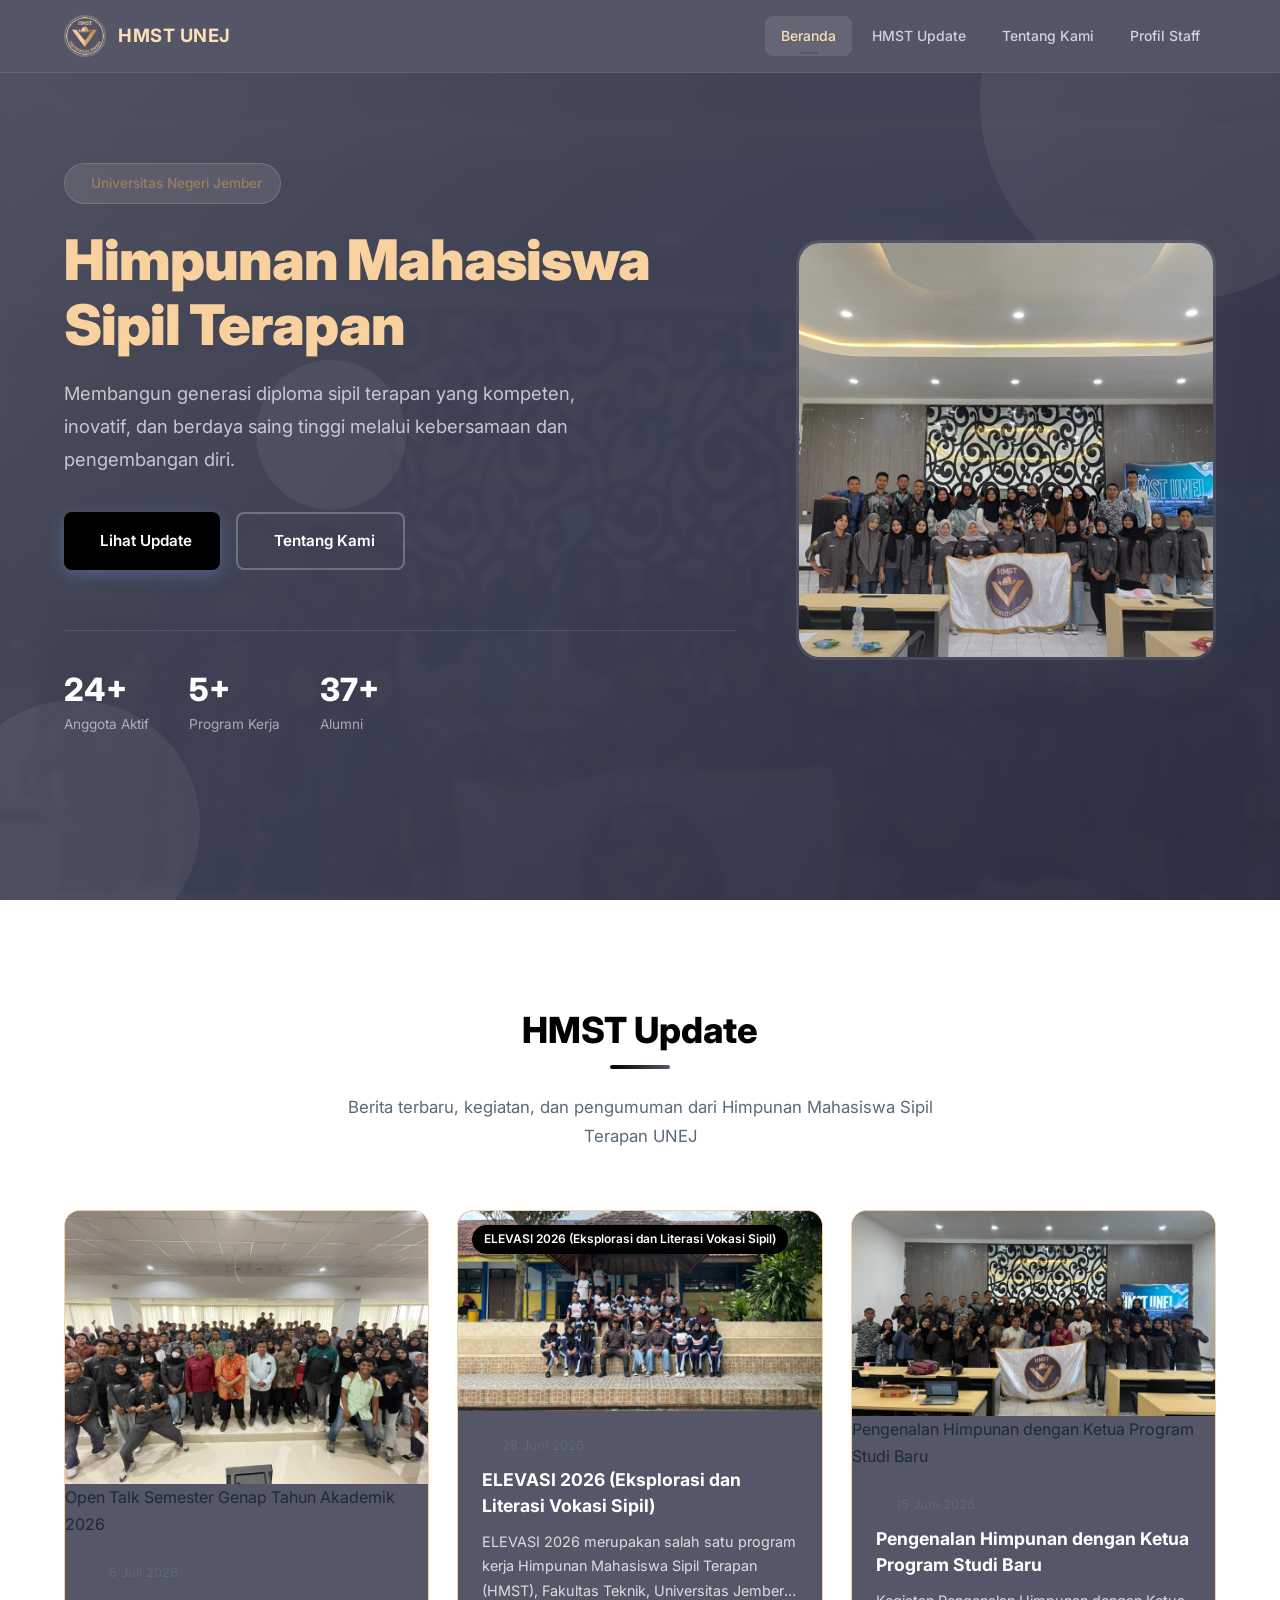
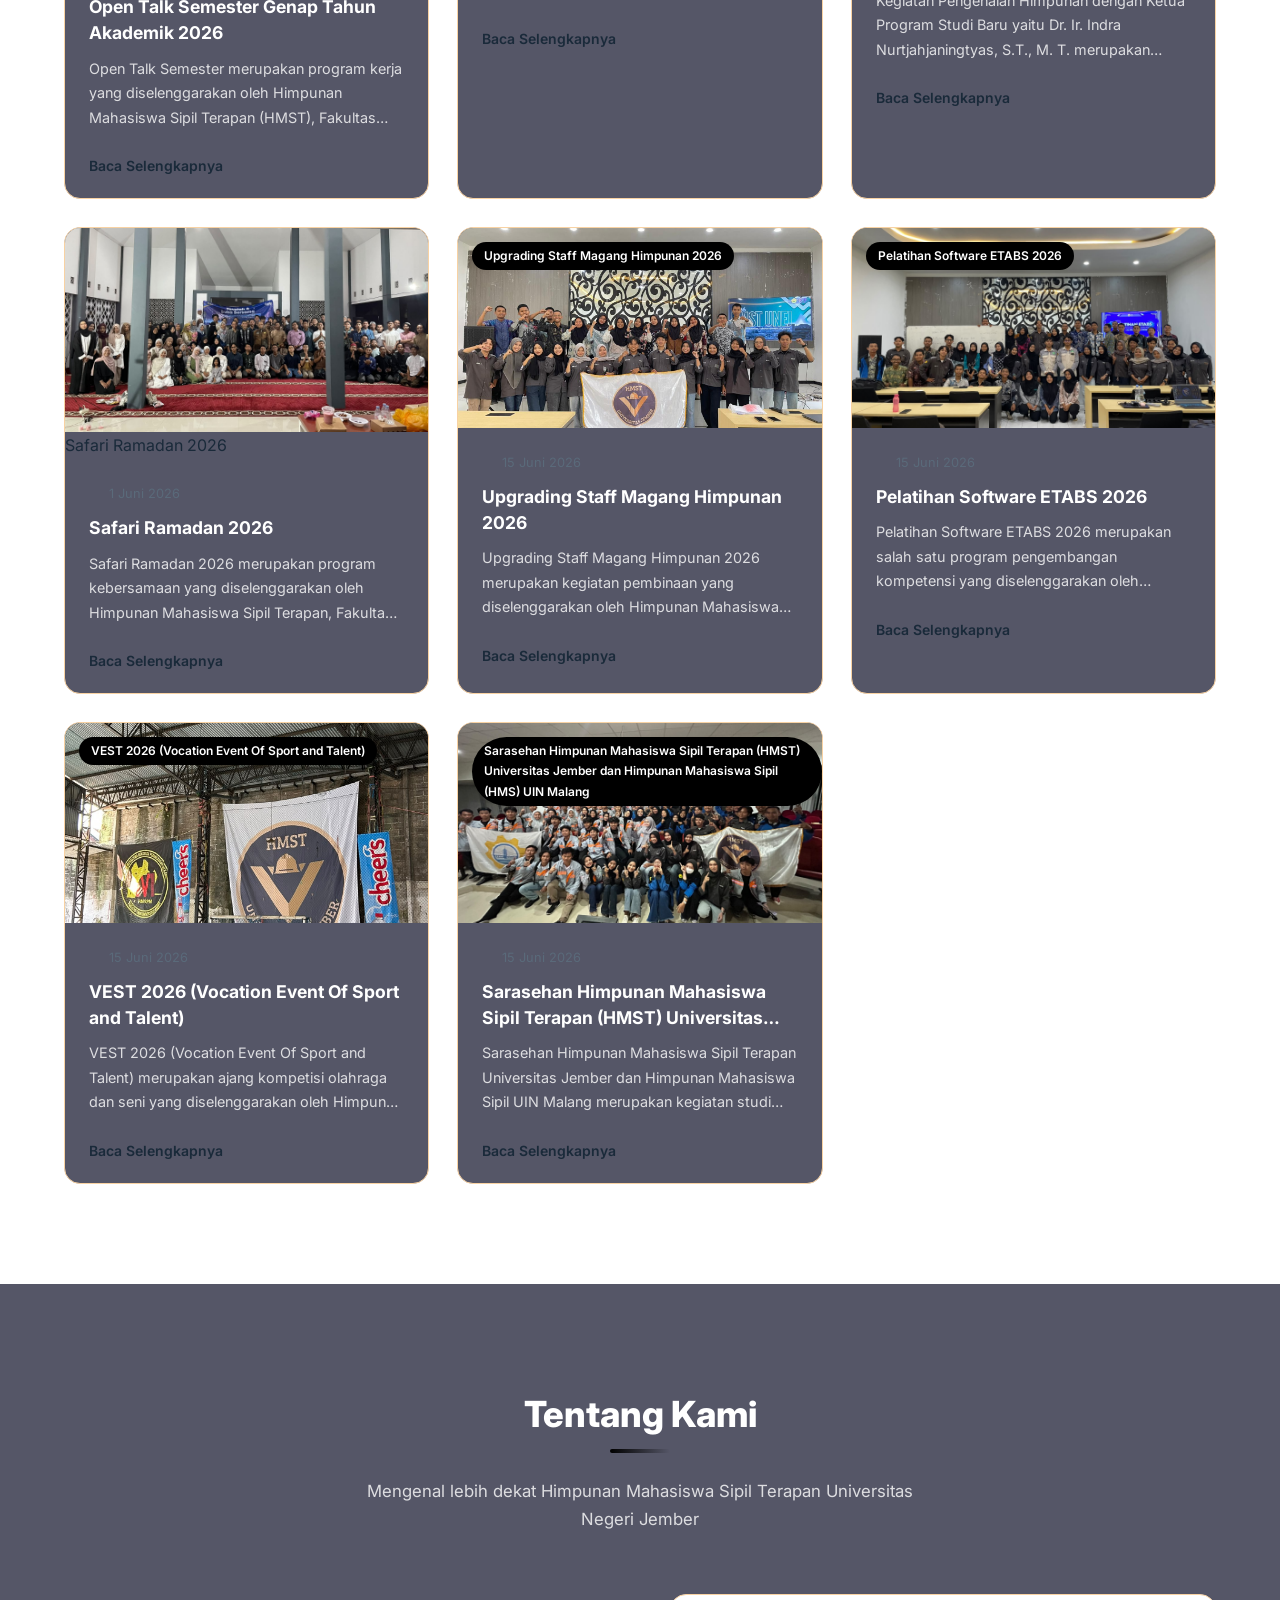
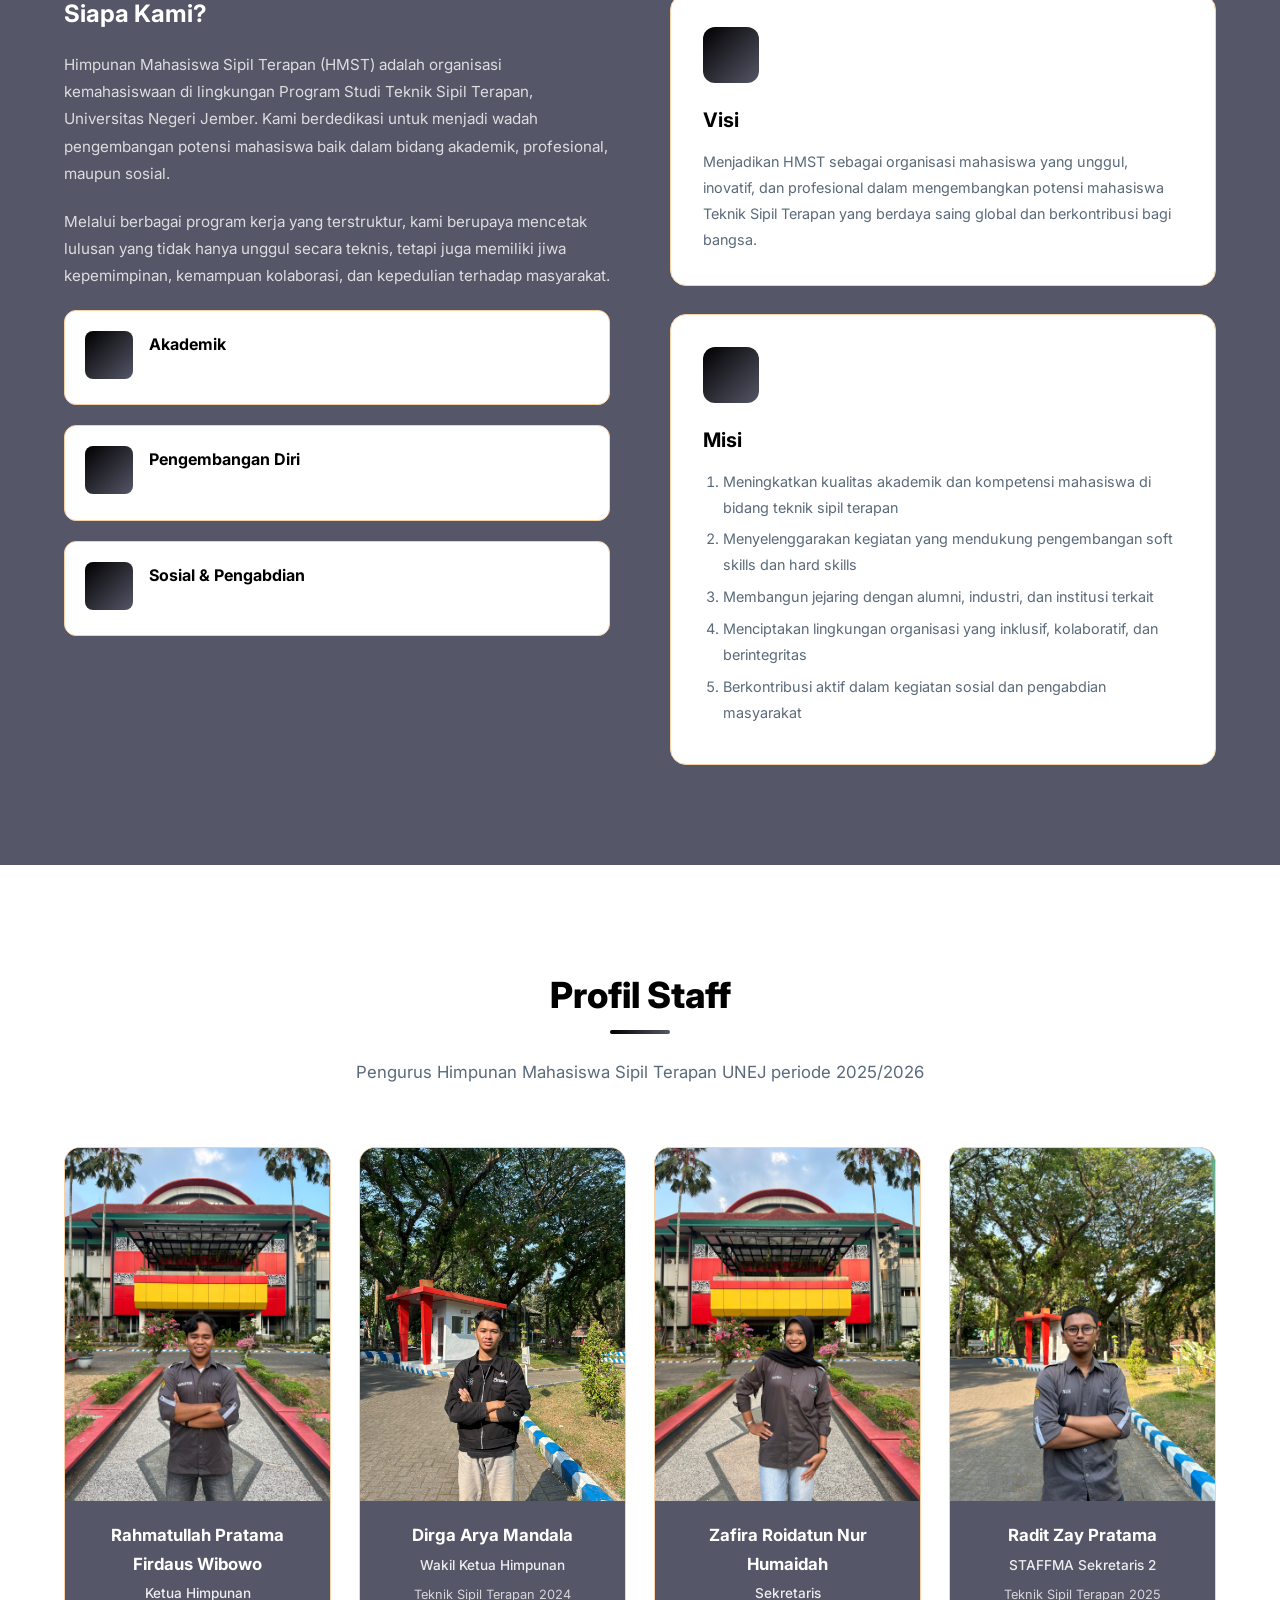
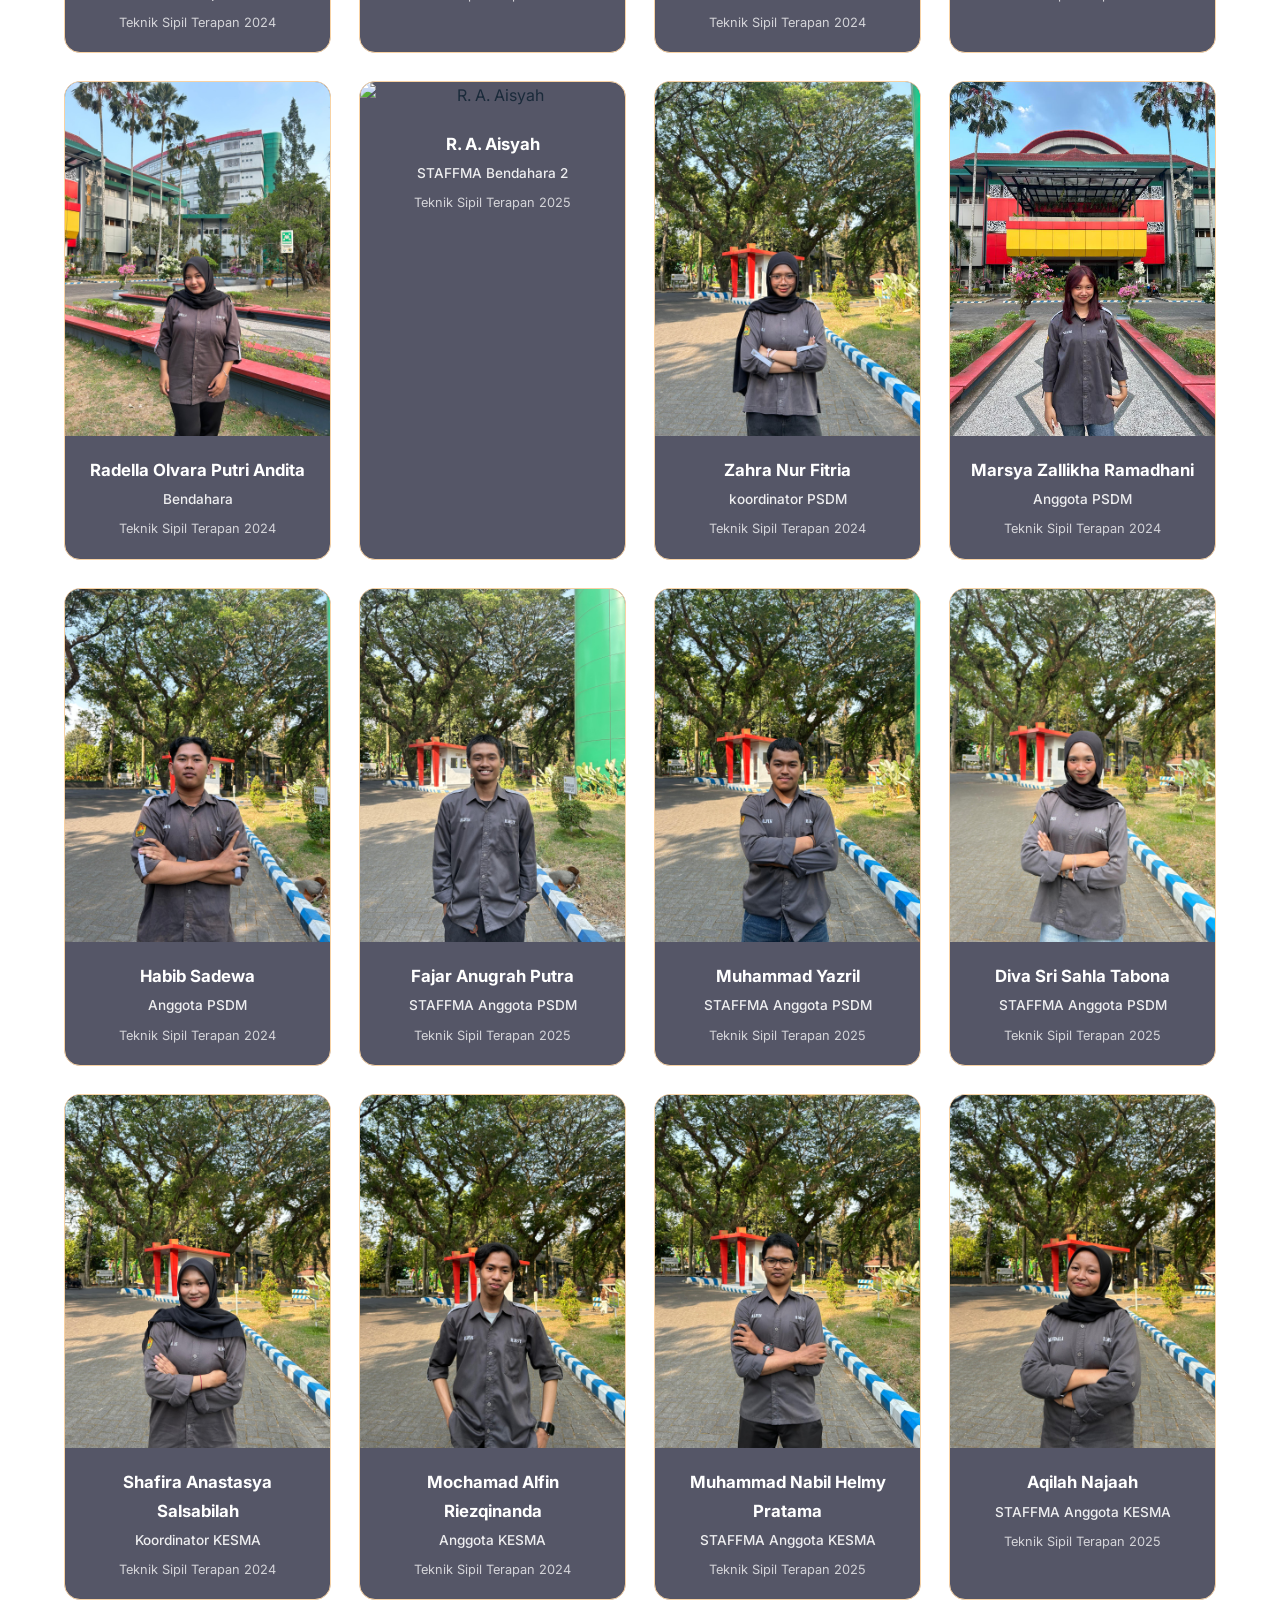
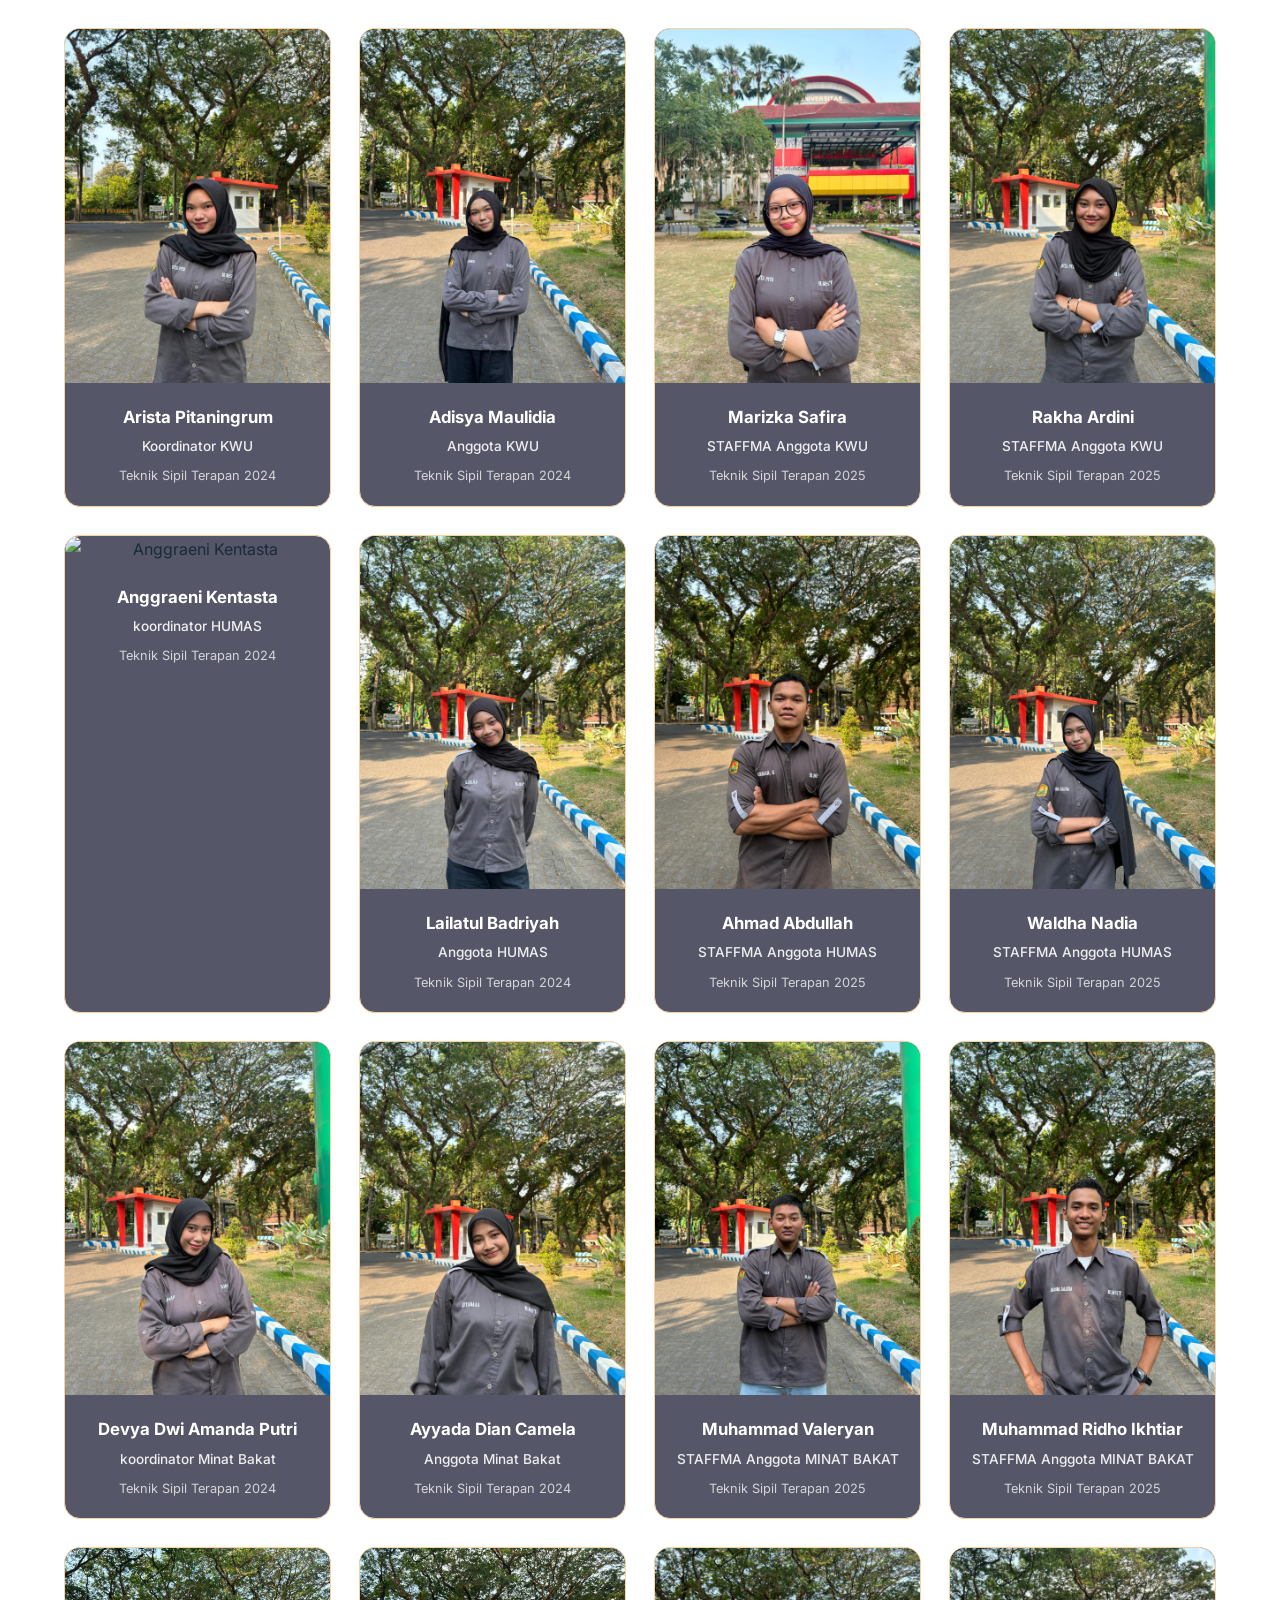
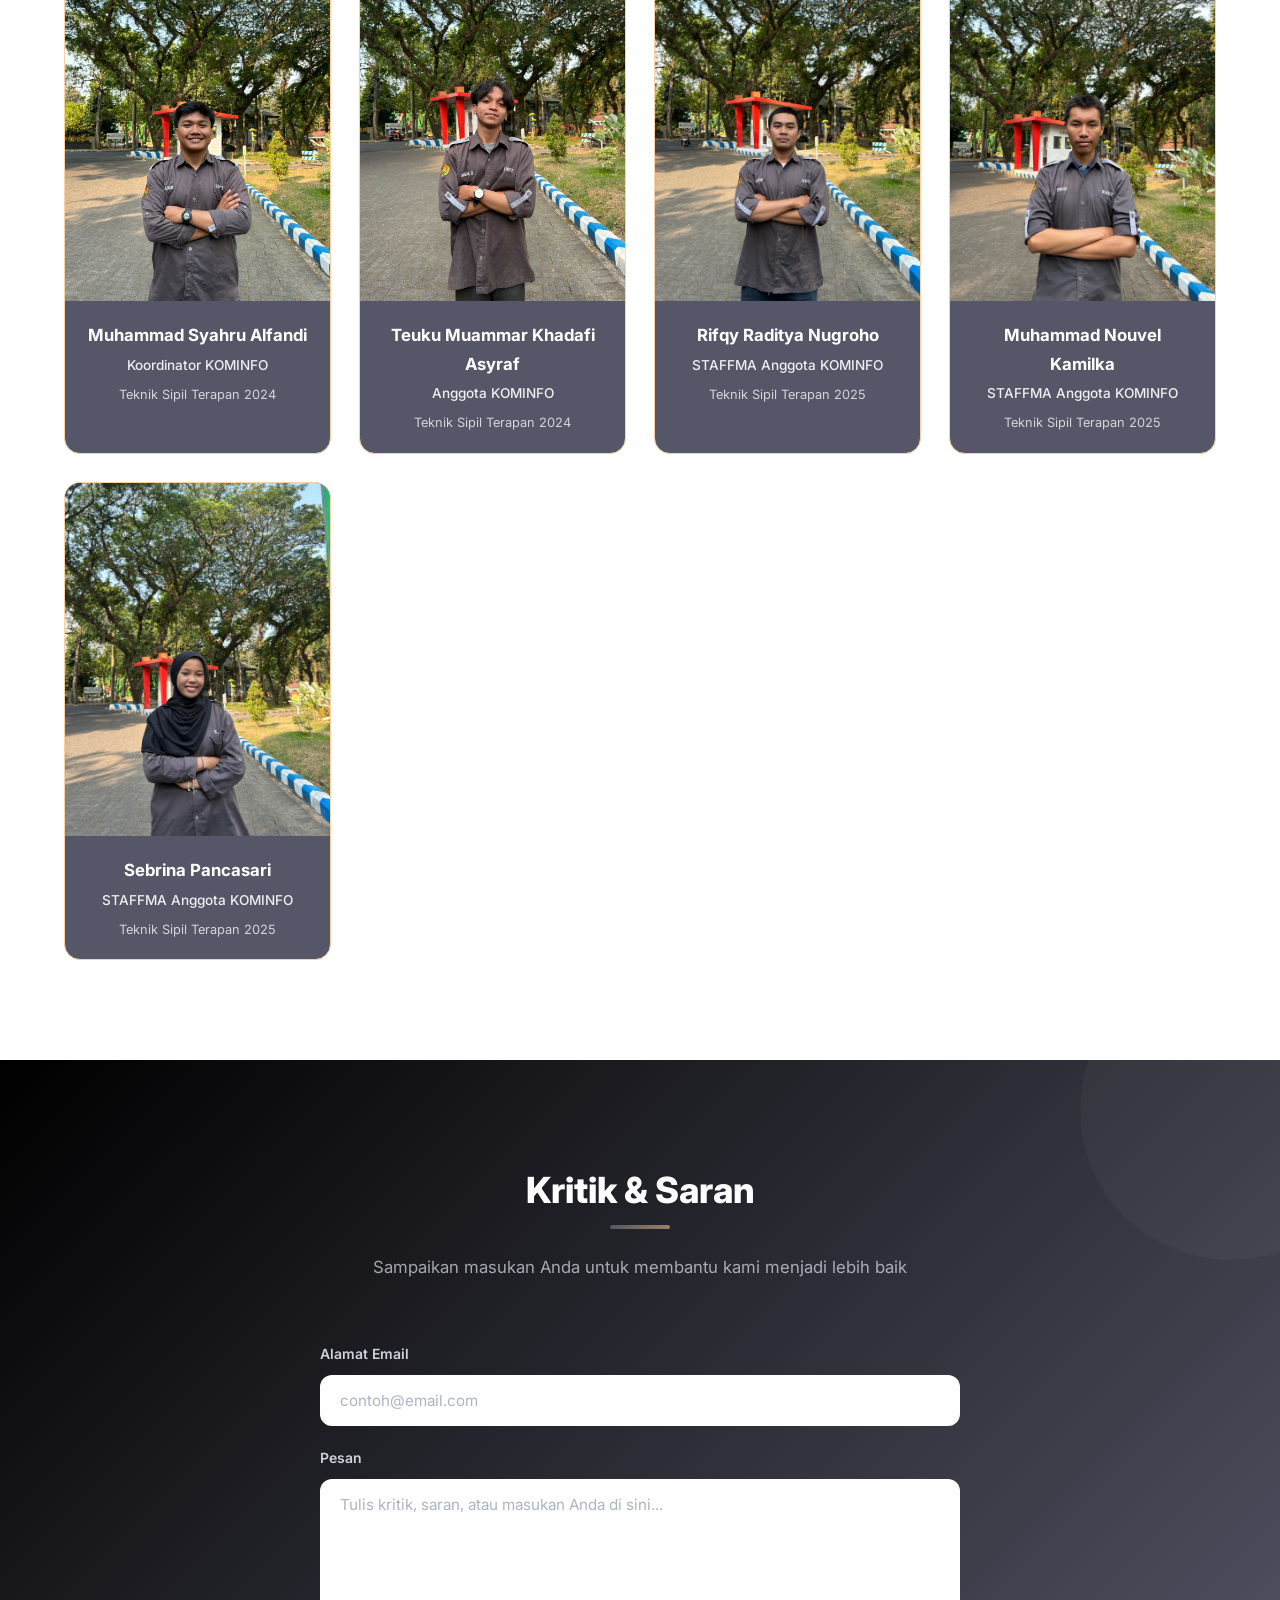
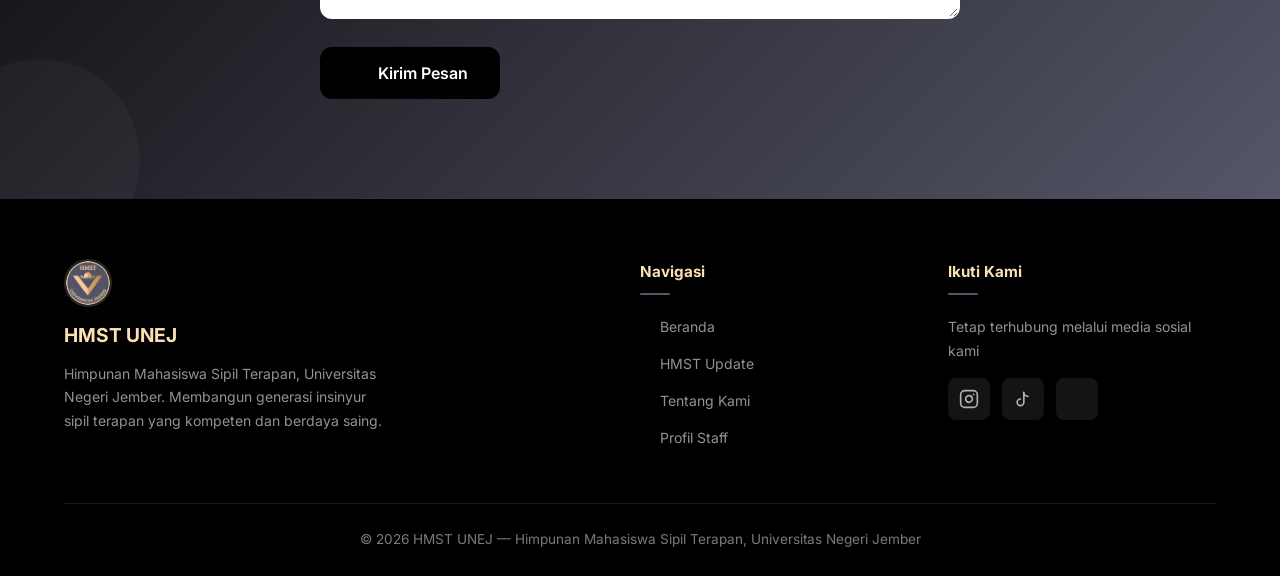
==== commit 622dffe7: "Add files via upload" ====
--- a/index.html
+++ b/index.html
@@ -849,8 +849,12 @@
           <h4>Ikuti Kami</h4>
           <p style="font-size:0.875rem;color:rgba(240,243,250,0.6);margin-bottom:16px;">Tetap terhubung melalui media sosial kami</p>
           <div class="footer-social">
-            <a href="https://www.instagram.com/hmst.unej" target="_blank" rel="noopener noreferrer" aria-label="Instagram HMST UNEJ">
-              <i data-lucide="instagram"></i>
+            <a href="https://www.instagram.com/hmst.unej?stkn=MTJobmRoMGthMmU3" target="_blank" rel="noopener noreferrer" aria-label="Instagram HMST UNEJ">
+              <svg xmlns="http://www.w3.org/2000/svg" width="20" height="20" viewBox="0 0 24 24" fill="none" stroke="currentColor" stroke-width="2" stroke-linecap="round" stroke-linejoin="round">
+                <rect width="20" height="20" x="2" y="2" rx="5" ry="5"></rect>
+                <path d="M16 11.37A4 4 0 1 1 12.63 8 4 4 0 0 1 16 11.37z"></path>
+                <line x1="17.5" x2="17.51" y1="6.5" y2="6.5"></line>
+              </svg>
             </a>
             <a href="https://vt.tiktok.com/ZSCoVULDy/" target="_blank" rel="noopener noreferrer" aria-label="TikTok HMST UNEJ">
               <svg xmlns="http://www.w3.org/2000/svg" width="20" height="20" viewBox="0 0 24 24" fill="none" stroke="currentColor" stroke-width="2" stroke-linecap="round" stroke-linejoin="round">
